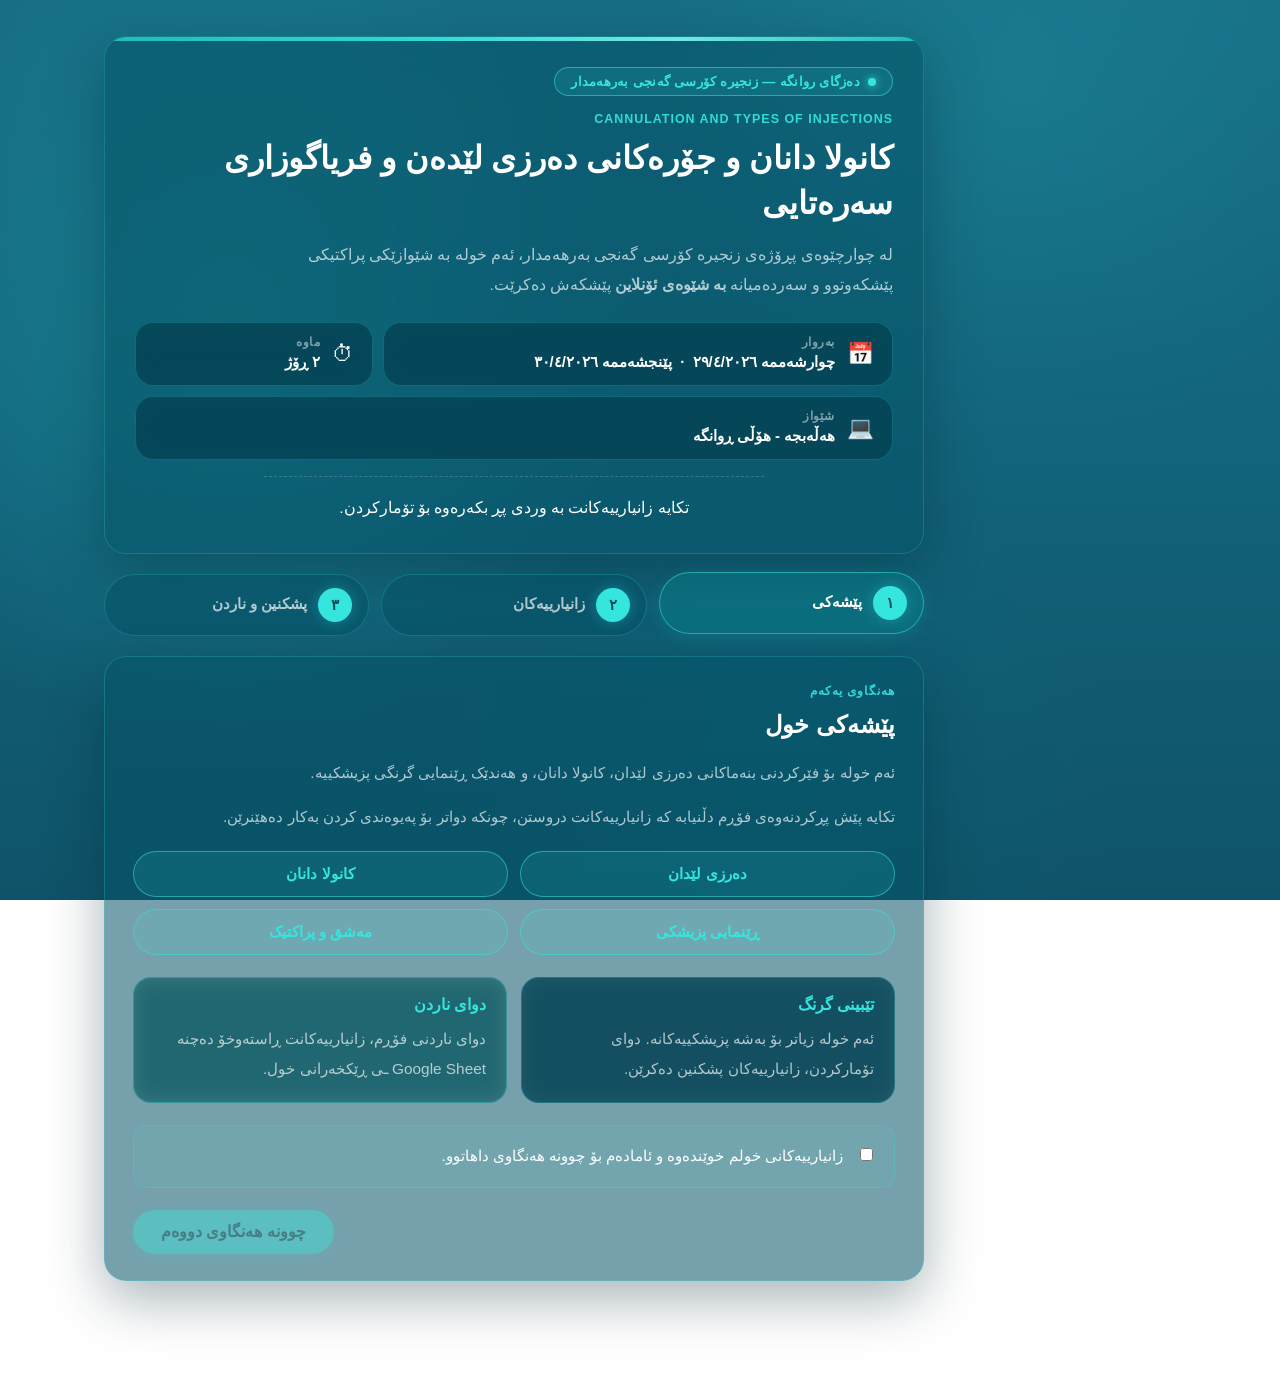
==== index.html @ 4887dec7 "Add files via upload" ====
<!DOCTYPE html>
<html lang="ckb" dir="rtl">

<head>
  <meta charset="UTF-8">
  <meta name="viewport" content="width=device-width, initial-scale=1.0">
  <title>فۆڕمی تۆمارکردن</title>
  <link rel="stylesheet" href="style.css">
</head>

<body>
  <div class="page-shell">
    <main class="form-shell">
      <header class="title-card">
        <div class="title-card__accent" aria-hidden="true"></div>

        <div class="org-badge">
          <span class="org-badge__dot" aria-hidden="true"></span>
          دەزگای روانگە — زنجیرە کۆرسی گەنجی بەرهەمدار
        </div>

        <p class="eyebrow">Cannulation and Types of Injections</p>
        <h1>کانولا دانان و جۆرەکانی دەرزی لێدەن و فریاگوزاری سەرەتایی</h1>

        <p class="lead">
          لە چوارچێوەی پڕۆژەی زنجیرە کۆرسی گەنجی بەرهەمدار، ئەم خولە بە شێوازێکی
          پراکتیکی پێشکەوتوو و سەردەمیانە <strong>بە شێوەی ئۆنلاین</strong> پێشکەش دەکرێت.
        </p>

        <div class="course-meta">
          <div class="course-meta__item">
            <span class="course-meta__icon" aria-hidden="true">📅</span>
            <div>
              <span class="course-meta__label">بەروار</span>
              <span class="course-meta__value">
                چوارشەممە ٢٩/٤/٢٠٢٦
                &nbsp;·&nbsp;
                پێنجشەممە ٣٠/٤/٢٠٢٦
              </span>
            </div>
          </div>
          <div class="course-meta__item">
            <span class="course-meta__icon" aria-hidden="true">⏱</span>
            <div>
              <span class="course-meta__label">ماوە</span>
              <span class="course-meta__value">٢ ڕۆژ</span>
            </div>
          </div>
          <div class="course-meta__item">
            <span class="course-meta__icon" aria-hidden="true">💻</span>
            <div>
              <span class="course-meta__label">شێواز</span>
              <span class="course-meta__value">هەڵەبجە - هۆڵی ڕوانگە</span>
            </div>
          </div>
        </div>

        <p class="lead lead--small title-card__note">
          تکایە زانیارییەکانت بە وردی پڕ بکەرەوە بۆ تۆمارکردن.
        </p>
      </header>

      <ol class="stepper" aria-label="هەنگاوەکانی فۆڕم">
        <li class="stepper__item is-active" data-step-chip="0">
          <span class="stepper__number">١</span>
          <span class="stepper__label">پێشەکی</span>
        </li>
        <li class="stepper__item" data-step-chip="1">
          <span class="stepper__number">٢</span>
          <span class="stepper__label">زانیارییەکان</span>
        </li>
        <li class="stepper__item" data-step-chip="2">
          <span class="stepper__number">٣</span>
          <span class="stepper__label">پشکنین و ناردن</span>
        </li>
      </ol>

      <form id="multiStepForm" novalidate>
        <div class="form-trap" aria-hidden="true">
          <label for="companyWebsite">Leave this field empty</label>
          <input id="companyWebsite" name="companyWebsite" type="text" tabindex="-1" autocomplete="off">
        </div>

        <!-- ══ Step 0: Intro ══════════════════════ -->
        <section class="step-panel step-panel--intro is-active" data-step="0" aria-labelledby="introTitle">
          <article class="section-card intro-card">
            <div class="section-card__head">
              <p class="section-kicker">هەنگاوی یەکەم</p>
              <h2 id="introTitle">پێشەکی خول</h2>
            </div>

            <div class="intro-copy">
              <p>ئەم خولە بۆ فێرکردنی بنەماکانی دەرزی لێدان، کانولا دانان، و هەندێک ڕێنمایی گرنگی پزیشکییە.</p>
              <p>تکایە پێش پڕکردنەوەی فۆڕم دڵنیابە کە زانیارییەکانت دروستن، چونکە دواتر بۆ پەیوەندی کردن بەکار دەهێنرێن.
              </p>
            </div>

            <div class="program-grid" aria-label="بوارەکانی خول">
              <div class="program-pill">دەرزی لێدان</div>
              <div class="program-pill">کانولا دانان</div>
              <div class="program-pill">ڕێنمایی پزیشکی</div>
              <div class="program-pill">مەشق و پراکتیک</div>
            </div>

            <div class="notice-grid">
              <div class="notice-box">
                <h3>تێبینی گرنگ</h3>
                <p>ئەم خولە زیاتر بۆ بەشە پزیشکییەکانە. دوای تۆمارکردن، زانیارییەکان پشکنین دەکرێن.</p>
              </div>
              <div class="notice-box notice-box--soft">
                <h3>دوای ناردن</h3>
                <p>دوای ناردنی فۆڕم، زانیارییەکانت ڕاستەوخۆ دەچنە Google Sheet ـی ڕێکخەرانی خول.</p>
              </div>
            </div>

            <label class="checkbox-card" for="confirmRead">
              <input id="confirmRead" name="confirmRead" type="checkbox">
              <span>زانیارییەکانی خولم خوێندەوە و ئامادەم بۆ چوونە هەنگاوی داهاتوو.</span>
            </label>

            <div class="panel-actions panel-actions--end">
              <button class="button button--primary" id="startButton" type="button" disabled>
                چوونە هەنگاوی دووەم
              </button>
            </div>
          </article>
        </section>

        <!-- ══ Step 1: Info ═══════════════════════ -->
        <section class="step-panel step-panel--details" data-step="1" aria-labelledby="infoTitle">
          <article class="question-card question-card--lead">
            <div class="section-card__head">
              <p class="section-kicker">هەنگاوی دووەم</p>
              <h2 id="infoTitle">پڕکردنەوەی زانیاری</h2>
            </div>
            <p class="hint">تکایە هەموو خانە پێویستەکان بە دروستی پڕ بکەوە.</p>
          </article>

          <!-- ناوی تەواو -->
          <article class="question-card question-card--wide">
            <label class="field-label" for="fullName">ناوی تەواو ( ناو بە ئینگلیزی )*</label>
            <input id="fullName" name="fullName" type="text" placeholder="Mhamad Ahmad" required minlength="3"
              pattern="[A-Za-z\s]+" inputmode="latin">
          </article>

          <!-- ژمارەی مۆبایل -->
          <article class="question-card question-card--half">
            <label class="field-label" for="phone">ژمارەی مۆبایل *</label>
            <input id="phone" name="phone" type="tel" placeholder="07501234567" required pattern="07[0-9]{9}">
          </article>

          <!-- ئیمەیڵ -->
          <article class="question-card question-card--half">
            <label class="field-label" for="email">ئیمەیڵ *</label>
            <input id="email" name="email" type="email" placeholder="example@gmail.com" required inputmode="email">
          </article>

          <!-- شار -->
          <article class="question-card question-card--half">
            <label class="field-label" for="city">شار *</label>
            <input id="city" name="city" type="text" placeholder="ناوی شارەکەت" required minlength="2">
          </article>

          <!-- ڕەگەز -->
          <article class="question-card question-card--half">
            <fieldset class="field-fieldset">
              <legend class="field-label">ڕەگەز *</legend>
              <div class="radio-group" id="genderGroup">
                <label class="radio-card">
                  <input type="radio" name="gender" value="نێر" required>
                  <span>نێر</span>
                </label>
                <label class="radio-card">
                  <input type="radio" name="gender" value="مێ">
                  <span>مێ</span>
                </label>
              </div>
            </fieldset>
          </article>

          <!-- تەمەن -->
          <article class="question-card question-card--wide">
            <label class="field-label" for="age">تەمەن *</label>
            <input id="age" name="age" type="number" placeholder="تەمەنت بنووسە" required min="10" max="80">
          </article>

          <!-- بەش -->
          <article class="question-card question-card--half">
            <label class="field-label" for="department">بەش *</label>
            <input id="department" name="department" type="text" placeholder="وەک: پزیشکی، ددان، پەرستاری..." required
              minlength="2">
          </article>

          <!-- پیشە -->
          <article class="question-card question-card--wide">
            <fieldset class="field-fieldset">
              <legend class="field-label">پیشە *</legend>
              <div class="radio-group" id="professionGroup">
                <label class="radio-card">
                  <input type="radio" name="profession" value="خوێندکار" required>
                  <span>خوێندکار</span>
                </label>
                
                <label class="radio-card radio-card--other" id="profLabelOther">
                  <input type="radio" name="profession" value="other" id="profRadioOther">
                  <span>تر</span>
                  <input type="text" id="professionOther" name="professionOther" class="other-input"
                    placeholder="پیشەکەت بنووسە..." disabled tabindex="-1" autocomplete="off">
                </label>
              </div>
            </fieldset>
          </article>

          <div class="panel-actions">
            <button class="button button--ghost" type="button" data-prev>گەڕانەوە</button>
            <button class="button button--primary" type="button" data-next>چوونە پشکنینەوە</button>
          </div>
        </section>

        <!-- ══ Step 2: Review ═════════════════════ -->
        <section class="step-panel step-panel--review" data-step="2" aria-labelledby="reviewTitle">
          <article class="question-card question-card--lead">
            <div class="section-card__head">
              <p class="section-kicker">هەنگاوی سێیەم</p>
              <h2 id="reviewTitle">پشکنینەوە و ناردن</h2>
            </div>
            <p class="hint">
              پێش ناردنی فۆڕمەکە، تکایە هەموو زانیارییەکان بخوێنەوە. ئەگەر هەڵەیەک هەیە، بگەڕێرەوە و دەستکاری بکە.
            </p>
          </article>

          <article class="question-card question-card--wide review-card">
            <div id="reviewList" class="review-list" aria-live="polite"></div>
          </article>

          <article class="question-card question-card--wide">
            <label class="checkbox-card" for="confirmAccuracy">
              <input id="confirmAccuracy" name="confirmAccuracy" type="checkbox" required>
              <span>دڵنیام لە دروستی زانیارییەکان و ئامادەم بۆ ناردنی فۆڕمەکە.</span>
            </label>
          </article>

          <div id="submitMessage" class="submit-message" aria-live="polite"></div>

          <div class="panel-actions">
            <button class="button button--ghost" type="button" data-prev>گەڕانەوە</button>
            <button class="button button--primary" id="submitButton" type="submit">ناردنی فۆڕم</button>
          </div>
        </section>

        <!-- ══ Step 3: Success ════════════════════ -->
        <section class="step-panel step-panel--success" data-step="3" aria-labelledby="successTitle">
          <article class="section-card success-card">
            <div class="success-badge" aria-hidden="true">✓</div>
            <div class="section-card__head">
              <p class="section-kicker">تەواوبوو</p>
              <h2 id="successTitle">فۆڕمەکەت بە سەرکەوتوویی نێردرا</h2>
            </div>
            <p class="lead lead--small">
              سوپاس بۆ تۆمارکردن. زانیارییەکانت گەیشتنە لای ڕێکخەرانی خول.
            </p>
            <div class="panel-actions panel-actions--end">
              <button class="button button--secondary" id="restartButton" type="button">
                فۆڕمێکی نوێ
              </button>
            </div>
          </article>
        </section>
      </form>
    </main>
  </div>

  <script src="script.js"></script>
</body>

</html>
---- style.css ----
/* ═══════════════════════════════════════════════════════════
   Rwanga Xwendn — Medical Course Registration
   Visual Identity: xwendn.krd
   ═══════════════════════════════════════════════════════════ */

:root {
  /* ── Brand Colors ── */
  --primary: #35e6df;
  --primary-dark: #20c7c0;
  --primary-hover: #7ff7ee;
  --primary-glow: rgba(53, 230, 223, 0.32);
  --primary-glow-sm: rgba(53, 230, 223, 0.18);
  --secondary: #7ff7ee;

  /* ── Background ── */
  --bg-top: #176f86;
  --bg-mid: #12647c;
  --bg-bottom: #0f5369;

  /* ── Surfaces ── */
  --surface: rgba(7, 82, 103, 0.55);
  --surface-deep: rgba(5, 65, 82, 0.70);
  --surface-soft: rgba(53, 230, 223, 0.06);

  /* ── Text ── */
  --text-main: #ffffff;
  --text-muted: rgba(255, 255, 255, 0.68);
  --text-label: rgba(255, 255, 255, 0.50);

  /* ── Borders ── */
  --border: rgba(53, 230, 223, 0.22);
  --border-strong: rgba(53, 230, 223, 0.52);
  --line: rgba(255, 255, 255, 0.18);

  /* ── Shadows ── */
  --shadow-card: 0 18px 55px rgba(0, 36, 50, 0.35);
  --shadow-sm: 0 8px 24px rgba(0, 30, 42, 0.28);
  --shadow-btn: 0 4px 20px rgba(53, 230, 223, 0.32);
  --shadow-btn-hover: 0 6px 28px rgba(53, 230, 223, 0.48);

  /* ── Danger ── */
  --danger: #ff6b6b;

  /* ── Radius ── */
  --radius-xl: 22px;
  --radius-lg: 18px;
  --radius-md: 13px;
  --radius-sm: 8px;

  /* ── Blur ── */
  --blur-card: blur(20px);
  --blur-sm: blur(10px);
}

/* ════════════════════════════════════════════════
   Base Reset
════════════════════════════════════════════════ */
*,
*::before,
*::after {
  box-sizing: border-box;
}

html {
  font-size: 16px;
  width: 100%;
  max-width: 100%;
  overflow-x: hidden;
}

body {
  margin: 0;
  min-height: 100vh;
  width: 100%;
  max-width: 100%;
  overflow-x: hidden;
  font-family: "Noto Sans Arabic", "Vazirmatn", "Segoe UI", Tahoma, sans-serif;
  color: var(--text-main);
  background:
    radial-gradient(circle at 18% 38%, rgba(53, 230, 223, 0.18), transparent 34%),
    radial-gradient(circle at 80% 10%, rgba(53, 230, 223, 0.10), transparent 28%),
    radial-gradient(circle at 60% 85%, rgba(0, 110, 130, 0.20), transparent 32%),
    linear-gradient(180deg, var(--bg-top) 0%, var(--bg-mid) 48%, var(--bg-bottom) 100%);
  background-attachment: fixed;
  -webkit-font-smoothing: antialiased;
}

/* ════════════════════════════════════════════════
   Layout Shell
════════════════════════════════════════════════ */
.page-shell {
  width: 100%;
  max-width: 1120px;
  margin: 0 auto;
  padding: clamp(22px, 4vw, 36px) clamp(14px, 3vw, 24px) 80px;
}

.form-shell {
  width: min(100%, 820px);
  max-width: 100%;
  margin-inline-start: auto;
}

/* ════════════════════════════════════════════════
   Glass Card — Base
════════════════════════════════════════════════ */
.title-card,
.section-card,
.question-card {
  background: var(--surface);
  backdrop-filter: var(--blur-card);
  -webkit-backdrop-filter: var(--blur-card);
  border: 1px solid var(--border);
  border-radius: var(--radius-xl);
  box-shadow: var(--shadow-card);
}

/* ────── Title Card ────── */
.title-card {
  overflow: hidden;
  margin-bottom: 20px;
  padding: 0 30px 30px;
}

.title-card__accent {
  height: 4px;
  margin: 0 -30px 26px;
  background: linear-gradient(90deg,
      var(--primary-dark) 0%,
      var(--primary) 40%,
      var(--primary-hover) 70%,
      var(--primary-dark) 100%);
  opacity: 0.9;
}

/* ────── Section & Question Cards ────── */
.section-card,
.question-card {
  padding: 26px 28px;
  margin-bottom: 14px;
}

.question-card {
  border-top: 4px solid var(--primary);
  border-top-left-radius: var(--radius-xl);
  border-top-right-radius: var(--radius-xl);
}

.section-card__head {
  margin-bottom: 16px;
}

/* ════════════════════════════════════════════════
   Typography
════════════════════════════════════════════════ */
.eyebrow,
.section-kicker {
  margin: 0 0 10px;
  color: var(--primary);
  font-size: 0.78rem;
  font-weight: 700;
  letter-spacing: 0.08em;
  text-transform: uppercase;
  opacity: 0.92;
}

.title-card h1 {
  margin: 0;
  font-size: clamp(1.4rem, 3vw, 2rem);
  font-weight: 800;
  line-height: 1.4;
  color: var(--text-main);
}

.section-card h2,
.question-card h2 {
  margin: 0;
  font-size: clamp(1.1rem, 2.4vw, 1.5rem);
  font-weight: 700;
  line-height: 1.4;
  color: var(--text-main);
}

.lead {
  margin: 14px 0 0;
  max-width: 72ch;
  line-height: 1.95;
  color: var(--text-muted);
  font-size: 0.97rem;
}

.lead--small {
  max-width: 58ch;
  margin-left: auto;
  margin-right: auto;
  text-align: center;
}

.title-card__note {
  margin-top: 16px;
  padding-top: 16px;
  border-top: 1px dashed var(--line);
  color: var(--text-main);
}

.hint {
  margin: 0;
  color: var(--text-muted);
  line-height: 1.85;
  font-size: 0.95rem;
}

/* ════════════════════════════════════════════════
   Org Badge
════════════════════════════════════════════════ */
.org-badge {
  display: inline-flex;
  align-items: center;
  gap: 8px;
  margin-bottom: 16px;
  padding: 6px 16px;
  border-radius: 999px;
  border: 1px solid var(--border-strong);
  background: rgba(53, 230, 223, 0.10);
  color: var(--primary);
  font-size: 0.84rem;
  font-weight: 700;
  letter-spacing: 0.02em;
}

.org-badge__dot {
  width: 8px;
  height: 8px;
  border-radius: 50%;
  background: var(--primary);
  box-shadow: 0 0 8px var(--primary);
  animation: pulse-dot 2.2s ease-in-out infinite;
  flex-shrink: 0;
}

@keyframes pulse-dot {

  0%,
  100% {
    opacity: 1;
    transform: scale(1);
  }

  50% {
    opacity: 0.45;
    transform: scale(0.68);
  }
}

/* ════════════════════════════════════════════════
   Course Meta Cards
════════════════════════════════════════════════ */
.course-meta {
  display: flex;
  flex-wrap: wrap;
  gap: 10px;
  margin-top: 22px;
}

.course-meta__item {
  display: flex;
  align-items: center;
  gap: 12px;
  padding: 12px 18px;
  border-radius: var(--radius-lg);
  border: 1px solid var(--border);
  background: var(--surface-deep);
  backdrop-filter: var(--blur-sm);
  -webkit-backdrop-filter: var(--blur-sm);
  flex: 1 1 auto;
  min-width: 165px;
  transition: border-color 200ms ease, background 200ms ease, transform 180ms ease;
}

.course-meta__item:hover {
  border-color: var(--border-strong);
  background: rgba(7, 100, 125, 0.65);
  transform: translateY(-1px);
}

.course-meta__icon {
  font-size: 1.35rem;
  flex-shrink: 0;
  line-height: 1;
}

.course-meta__label {
  display: block;
  font-size: 0.72rem;
  color: var(--text-label);
  font-weight: 600;
  letter-spacing: 0.05em;
  text-transform: uppercase;
  margin-bottom: 3px;
}

.course-meta__value {
  display: block;
  font-size: 0.93rem;
  font-weight: 700;
  color: var(--text-main);
  line-height: 1.4;
}

/* ════════════════════════════════════════════════
   Stepper
════════════════════════════════════════════════ */
.stepper {
  display: grid;
  grid-template-columns: repeat(3, minmax(0, 1fr));
  gap: 12px;
  list-style: none;
  padding: 0;
  margin: 0 0 20px;
}

.stepper__item {
  display: flex;
  align-items: center;
  gap: 11px;
  padding: 13px 16px;
  border-radius: 999px;
  border: 1px solid var(--border);
  background: var(--surface);
  backdrop-filter: var(--blur-sm);
  -webkit-backdrop-filter: var(--blur-sm);
  color: var(--text-muted);
  transition: transform 180ms ease, border-color 180ms ease, background 180ms ease;
}

.stepper__item.is-active,
.stepper__item.is-complete {
  transform: translateY(-2px);
  border-color: var(--border-strong);
  background: rgba(0, 180, 170, 0.20);
  box-shadow: 0 4px 18px rgba(53, 230, 223, 0.12);
}

.stepper__item.is-active {
  color: var(--text-main);
}

.stepper__item.is-complete .stepper__number {
  background: var(--secondary);
  color: #084d55;
  box-shadow: 0 0 16px rgba(127, 247, 238, 0.45);
}

.stepper__number {
  display: inline-grid;
  place-items: center;
  width: 34px;
  height: 34px;
  flex-shrink: 0;
  border-radius: 50%;
  background: var(--primary);
  color: #084d55;
  font-size: 0.92rem;
  font-weight: 800;
  box-shadow: 0 0 14px var(--primary-glow);
  transition: background 180ms ease, box-shadow 180ms ease;
}

.stepper__label {
  font-size: 0.91rem;
  font-weight: 700;
  line-height: 1.2;
}

/* ════════════════════════════════════════════════
   Step Panels
════════════════════════════════════════════════ */
.step-panel {
  display: none;
}

.step-panel.is-active {
  display: block;
  animation: panel-in 240ms ease both;
}

.step-panel--details.is-active,
.step-panel--review.is-active {
  display: grid;
  grid-template-columns: repeat(2, minmax(0, 1fr));
  gap: 14px;
  align-items: start;
}

.question-card--lead,
.question-card--wide,
.step-panel--details .panel-actions,
.step-panel--review .panel-actions,
#submitMessage {
  grid-column: 1 / -1;
}

.step-panel--details .question-card,
.step-panel--review .question-card,
.step-panel--details .panel-actions,
.step-panel--review .panel-actions,
.step-panel--review #submitMessage {
  margin-bottom: 0;
}

@keyframes panel-in {
  from {
    opacity: 0;
    transform: translateY(12px);
  }

  to {
    opacity: 1;
    transform: translateY(0);
  }
}

/* ════════════════════════════════════════════════
   Intro Sections
════════════════════════════════════════════════ */
.intro-copy p,
.notice-box p {
  margin: 0 0 14px;
  color: var(--text-muted);
  line-height: 1.95;
  font-size: 0.96rem;
}

.intro-copy p:last-child,
.notice-box p:last-child {
  margin-bottom: 0;
}

/* ── Program Pills ── */
.program-grid {
  display: grid;
  grid-template-columns: repeat(2, minmax(0, 1fr));
  gap: 12px;
  margin: 20px 0 22px;
}

.program-pill {
  padding: 13px 18px;
  border: 1px solid var(--border-strong);
  border-radius: 999px;
  background: rgba(53, 230, 223, 0.10);
  font-weight: 700;
  font-size: 0.95rem;
  text-align: center;
  color: var(--primary);
  transition: background 180ms ease, transform 180ms ease, box-shadow 180ms ease;
}

.program-pill:hover {
  background: rgba(53, 230, 223, 0.20);
  transform: translateY(-1px);
  box-shadow: 0 4px 16px rgba(53, 230, 223, 0.16);
}

/* ── Notice Boxes ── */
.notice-grid {
  display: grid;
  grid-template-columns: repeat(2, minmax(0, 1fr));
  gap: 14px;
  margin-bottom: 22px;
}

.notice-box {
  padding: 18px 20px;
  border-radius: var(--radius-lg);
  border: 1px solid var(--border);
  background: var(--surface-deep);
  backdrop-filter: var(--blur-sm);
  -webkit-backdrop-filter: var(--blur-sm);
}

.notice-box--soft {
  border-color: rgba(53, 230, 223, 0.32);
  background: rgba(6, 88, 90, 0.45);
}

.notice-box h3 {
  margin: 0 0 10px;
  font-size: 0.97rem;
  font-weight: 700;
  color: var(--primary);
}

/* ════════════════════════════════════════════════
   Form Fields
════════════════════════════════════════════════ */

/* Honeypot trap — visually hidden */
.form-trap {
  position: absolute;
  width: 1px;
  height: 1px;
  padding: 0;
  margin: -1px;
  overflow: hidden;
  clip: rect(0 0 0 0);
  clip-path: inset(50%);
  white-space: nowrap;
  border: 0;
}

.field-label {
  display: block;
  margin-bottom: 14px;
  font-size: 0.97rem;
  font-weight: 700;
  color: var(--text-main);
}

input[type="text"],
input[type="tel"],
input[type="email"] {
  width: 100%;
  padding: 13px 0 11px;
  border: none;
  border-bottom: 2px solid var(--line);
  background: transparent;
  color: var(--text-main);
  font: inherit;
  font-size: 1rem;
  border-radius: 0;
  transition: border-color 200ms ease, box-shadow 200ms ease;
}

input::placeholder {
  color: rgba(255, 255, 255, 0.30);
}

input:focus {
  outline: none;
  border-bottom-color: var(--primary);
  box-shadow: inset 0 -1px 0 var(--primary);
}

/* Phone: LTR digits, RTL aligned */
#phone {
  direction: ltr;
  text-align: right;
}

#phone::placeholder {
  direction: ltr;
  text-align: right;
}

/* ════════════════════════════════════════════════
   Checkbox Card
════════════════════════════════════════════════ */
.checkbox-card {
  display: flex;
  align-items: flex-start;
  gap: 13px;
  padding: 16px 18px;
  border: 1px solid var(--border);
  border-radius: var(--radius-md);
  background: var(--surface-soft);
  cursor: pointer;
  line-height: 1.85;
  color: var(--text-main);
  font-size: 0.96rem;
  transition: border-color 180ms ease, background 180ms ease;
}

.checkbox-card:hover {
  border-color: var(--border-strong);
  background: rgba(53, 230, 223, 0.09);
}

.checkbox-card input {
  width: auto;
  margin-top: 6px;
  flex-shrink: 0;
  accent-color: var(--primary);
}

/* ════════════════════════════════════════════════
   Buttons
════════════════════════════════════════════════ */
.panel-actions {
  display: flex;
  justify-content: space-between;
  align-items: center;
  gap: 12px;
  margin-top: 22px;
}

.panel-actions--end {
  justify-content: flex-end;
}

.button {
  appearance: none;
  border: none;
  border-radius: 999px;
  padding: 13px 28px;
  font: inherit;
  font-size: 0.97rem;
  font-weight: 700;
  cursor: pointer;
  transition:
    transform 180ms ease,
    background 180ms ease,
    opacity 180ms ease,
    box-shadow 180ms ease;
}

.button:hover:not(:disabled) {
  transform: translateY(-2px);
}

.button:active:not(:disabled) {
  transform: translateY(0);
}

.button:disabled {
  opacity: 0.42;
  cursor: not-allowed;
  transform: none;
}

/* Primary */
.button--primary {
  background: var(--primary);
  color: #084d55;
  box-shadow: var(--shadow-btn);
}

.button--primary:hover:not(:disabled) {
  background: var(--primary-hover);
  box-shadow: var(--shadow-btn-hover);
}

/* Secondary */
.button--secondary {
  background: var(--secondary);
  color: #084d55;
  box-shadow: 0 4px 18px rgba(127, 247, 238, 0.28);
}

.button--secondary:hover:not(:disabled) {
  background: var(--primary-hover);
}

/* Ghost */
.button--ghost {
  background: rgba(53, 230, 223, 0.10);
  color: var(--primary);
  border: 1px solid var(--border);
}

.button--ghost:hover:not(:disabled) {
  background: rgba(53, 230, 223, 0.20);
  border-color: var(--border-strong);
}

/* ════════════════════════════════════════════════
   Review List
════════════════════════════════════════════════ */
.review-list {
  display: grid;
  grid-template-columns: repeat(2, minmax(0, 1fr));
  gap: 12px;
}

.review-card {
  background: linear-gradient(180deg, rgba(7, 82, 103, 0.60), rgba(5, 65, 82, 0.82));
}

.review-item {
  padding: 15px 18px;
  border-radius: var(--radius-md);
  border: 1px solid var(--border);
  background: var(--surface-deep);
  backdrop-filter: var(--blur-sm);
  -webkit-backdrop-filter: var(--blur-sm);
  transition: border-color 180ms ease;
}

.review-item:hover {
  border-color: var(--border-strong);
}

.review-item__label {
  display: block;
  margin-bottom: 6px;
  color: var(--text-label);
  font-size: 0.84rem;
  font-weight: 600;
  letter-spacing: 0.03em;
}

.review-item__value {
  font-weight: 700;
  font-size: 0.98rem;
  word-break: break-word;
  color: var(--primary);
}

/* ════════════════════════════════════════════════
   Submit Message
════════════════════════════════════════════════ */
.submit-message {
  margin: 10px 0 0;
  min-height: 30px;
  text-align: center;
  font-weight: 800;
  font-size: 0.97rem;
  line-height: 1.8;
}

.submit-message.error {
  color: var(--danger);
}

.submit-message.success {
  color: var(--secondary);
}

/* ════════════════════════════════════════════════
   Success Card
════════════════════════════════════════════════ */
.success-card {
  text-align: center;
}

.success-badge {
  display: grid;
  place-items: center;
  width: 84px;
  height: 84px;
  margin: 0 auto 20px;
  border-radius: 50%;
  background: linear-gradient(135deg, var(--primary), var(--secondary));
  color: #084d55;
  font-size: 2.2rem;
  font-weight: 900;
  box-shadow:
    0 0 0 6px rgba(53, 230, 223, 0.18),
    0 12px 36px rgba(53, 230, 223, 0.30);
}

/* ════════════════════════════════════════════════
   Responsive — Tablet
════════════════════════════════════════════════ */
@media (max-width: 760px) {

  body {
    background-attachment: scroll;
  }

  .stepper,
  .step-panel--details.is-active,
  .step-panel--review.is-active,
  .program-grid,
  .notice-grid,
  .review-list {
    grid-template-columns: 1fr;
  }

  .course-meta {
    gap: 8px;
  }

  .page-shell {
    padding-inline: 14px;
  }

  .form-shell {
    width: 100%;
  }

  .org-badge,
  .course-meta__item,
  .stepper__item,
  .checkbox-card,
  .panel-actions>* {
    min-width: 0;
  }

  .org-badge {
    max-width: 100%;
    flex-wrap: wrap;
  }

  .title-card h1,
  .lead,
  .lead--small,
  .course-meta__value,
  .stepper__label,
  .button {
    overflow-wrap: anywhere;
    word-break: break-word;
  }
}

/* ════════════════════════════════════════════════
   Responsive — Mobile
════════════════════════════════════════════════ */
@media (max-width: 580px) {
  .page-shell {
    padding: 20px 14px 64px;
  }

  .title-card {
    padding: 0 20px 22px;
  }

  .title-card__accent {
    margin-left: -20px;
    margin-right: -20px;
  }

  .section-card,
  .question-card {
    padding: 20px;
    border-radius: 16px;
  }

  .panel-actions,
  .panel-actions--end {
    flex-direction: column-reverse;
    align-items: stretch;
  }

  .button {
    width: 100%;
    text-align: center;
    justify-content: center;
  }

  .course-meta__item {
    min-width: 100%;
  }

  .stepper__item {
    padding: 11px 14px;
  }

  .stepper__label {
    font-size: 0.84rem;
  }

  .org-badge {
    width: 100%;
    justify-content: center;
    text-align: center;
  }

  .course-meta__item {
    padding: 12px 14px;
  }
}

@media (max-width: 420px) {
  .page-shell {
    padding: 14px 10px 48px;
  }

  .title-card {
    padding: 0 16px 18px;
  }

  .title-card__accent {
    margin-left: -16px;
    margin-right: -16px;
  }

  .section-card,
  .question-card {
    padding: 16px;
    border-radius: 14px;
  }

  .title-card h1 {
    font-size: 1.28rem;
  }

  .lead,
  .hint,
  .intro-copy p,
  .notice-box p {
    font-size: 0.92rem;
    line-height: 1.75;
  }

  .course-meta__item,
  .button,
  .checkbox-card {
    border-radius: 12px;
  }
}

/* ════════════════════════════════════════════════
   Number Input (Age)
════════════════════════════════════════════════ */
input[type="number"] {
  width: 100%;
  padding: 13px 0 11px;
  border: none;
  border-bottom: 2px solid var(--line);
  background: transparent;
  color: var(--text-main);
  font: inherit;
  font-size: 1rem;
  border-radius: 0;
  transition: border-color 200ms ease, box-shadow 200ms ease;
  -moz-appearance: textfield;
}

input[type="number"]::-webkit-inner-spin-button,
input[type="number"]::-webkit-outer-spin-button {
  -webkit-appearance: none;
  margin: 0;
}

input[type="number"]:focus {
  outline: none;
  border-bottom-color: var(--primary);
  box-shadow: inset 0 -1px 0 var(--primary);
}

/* ════════════════════════════════════════════════
   Radio Group — Gender & Profession
════════════════════════════════════════════════ */
.field-fieldset {
  border: none;
  margin: 0;
  padding: 0;
}

.radio-group {
  display: flex;
  flex-wrap: wrap;
  gap: 10px;
  margin-top: 6px;
}

/* Each radio pill */
.radio-card {
  display: inline-flex;
  align-items: center;
  gap: 9px;
  padding: 11px 20px;
  border: 1px solid var(--border);
  border-radius: 999px;
  background: rgba(53, 230, 223, 0.06);
  cursor: pointer;
  font-weight: 600;
  font-size: 0.95rem;
  color: var(--text-muted);
  transition: border-color 180ms ease, background 180ms ease, color 180ms ease;
  user-select: none;
}

.radio-card:hover {
  border-color: var(--border-strong);
  background: rgba(53, 230, 223, 0.12);
  color: var(--text-main);
}

/* Checked state via JS-added class */
.radio-card.is-selected {
  border-color: var(--border-strong);
  background: rgba(53, 230, 223, 0.20);
  color: var(--primary);
  box-shadow: 0 0 12px rgba(53, 230, 223, 0.14);
}

/* Hide native radio dot, keep it accessible */
.radio-card input[type="radio"] {
  width: 16px;
  height: 16px;
  flex-shrink: 0;
  accent-color: var(--primary);
  cursor: pointer;
  /* override global input styles */
  border-bottom: none !important;
  box-shadow: none !important;
  padding: 0 !important;
  border-radius: 50% !important;
}

/* "Other" option — wider to hold text input */
.radio-card--other {
  border-radius: var(--radius-md);
  flex-wrap: wrap;
  align-items: center;
  gap: 10px;
  padding: 11px 16px;
}

/* Text input that appears when Other is selected */
.other-input {
  display: block;
  width: 180px;
  padding: 4px 0 4px !important;
  border: none !important;
  border-bottom: 1px solid var(--line) !important;
  background: transparent !important;
  color: var(--text-main) !important;
  font: inherit;
  font-size: 0.92rem;
  border-radius: 0 !important;
  box-shadow: none !important;
  transition: border-color 180ms ease, opacity 180ms ease;
  opacity: 0.4;
}

.other-input:not(:disabled) {
  opacity: 1;
  border-bottom-color: var(--primary) !important;
}

.other-input:disabled {
  cursor: not-allowed;
  pointer-events: none;
}

.other-input:focus {
  outline: none;
  border-bottom-color: var(--primary) !important;
  box-shadow: inset 0 -1px 0 var(--primary) !important;
}

.other-input::placeholder {
  color: rgba(255, 255, 255, 0.30);
}

/* Mobile: stack radio pills */
@media (max-width: 480px) {
  .radio-group {
    flex-direction: column;
  }

  .radio-card {
    width: 100%;
    border-radius: var(--radius-md);
  }

  .other-input {
    width: 100%;
  }
}

/* ════════════════════════════════════════════════
   Input background fix — transparent on dark glass
════════════════════════════════════════════════ */

/* Override any browser default white background */
input[type="text"],
input[type="tel"],
input[type="email"],
input[type="number"] {
  background: transparent !important;
  background-color: transparent !important;
}

/* Chrome/Edge autofill override — prevents white flash */
input:-webkit-autofill,
input:-webkit-autofill:hover,
input:-webkit-autofill:focus,
input:-webkit-autofill:active {
  -webkit-box-shadow: 0 0 0 1000px rgba(7, 82, 103, 0.55) inset !important;
  -webkit-text-fill-color: #ffffff !important;
  caret-color: #ffffff;
  transition: background-color 5000s ease-in-out 0s;
}

/* ════════════════════════════════════════════════
   Focus fix — hide outline on programmatic focus
   (h2 headings focused for accessibility only)
════════════════════════════════════════════════ */
[tabindex="-1"]:focus,
[tabindex="-1"]:focus-visible {
  outline: none !important;
  box-shadow: none !important;
}
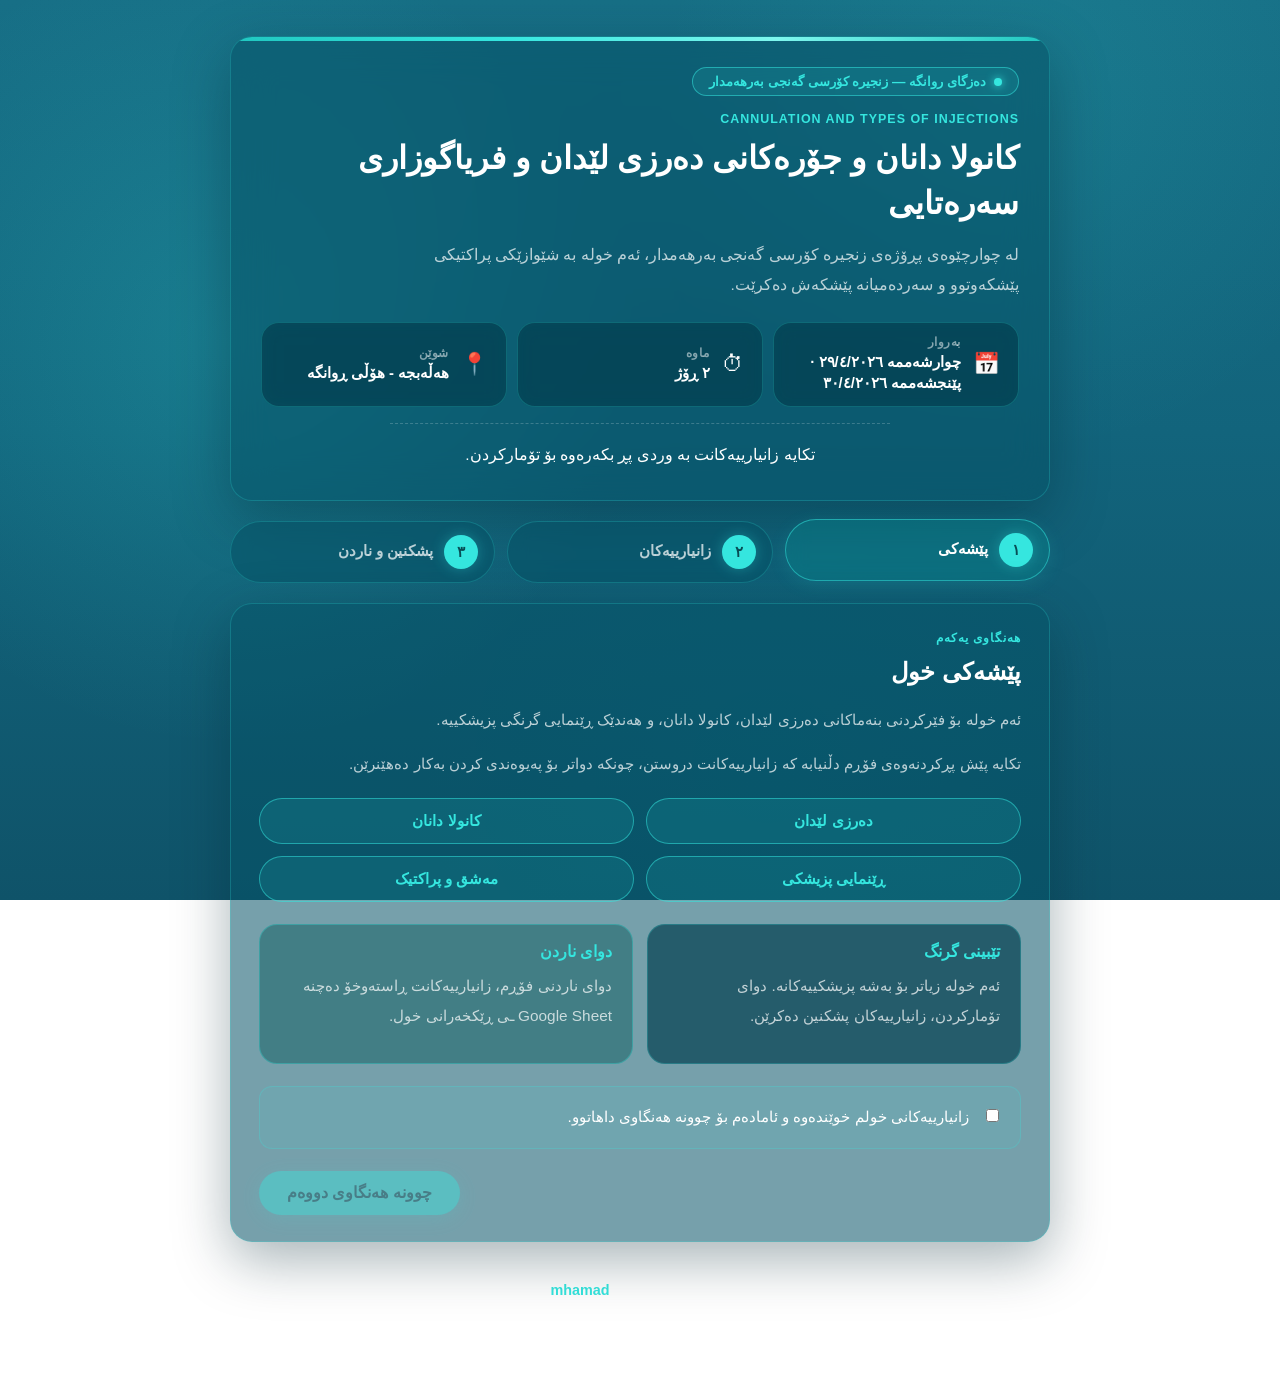
==== commit 2429ffc1: "Add files via upload" ====
--- a/index.html
+++ b/index.html
@@ -2,15 +2,17 @@
 <html lang="ckb" dir="rtl">
 
 <head>
-  <meta charset="UTF-8">
-  <meta name="viewport" content="width=device-width, initial-scale=1.0">
+  <meta charset="UTF-8" />
+  <meta name="viewport" content="width=device-width, initial-scale=1.0" />
   <title>فۆڕمی تۆمارکردن</title>
-  <link rel="stylesheet" href="style.css">
+  <link rel="icon" type="image/png" href="rwanga.png" />
+  <link rel="stylesheet" href="style.css" />
 </head>
 
 <body>
   <div class="page-shell">
     <main class="form-shell">
+
       <header class="title-card">
         <div class="title-card__accent" aria-hidden="true"></div>
 
@@ -20,11 +22,11 @@
         </div>
 
         <p class="eyebrow">Cannulation and Types of Injections</p>
-        <h1>کانولا دانان و جۆرەکانی دەرزی لێدەن و فریاگوزاری سەرەتایی</h1>
+        <h1>کانولا دانان و جۆرەکانی دەرزی لێدان و فریاگوزاری سەرەتایی</h1>
 
         <p class="lead">
           لە چوارچێوەی پڕۆژەی زنجیرە کۆرسی گەنجی بەرهەمدار، ئەم خولە بە شێوازێکی
-          پراکتیکی پێشکەوتوو و سەردەمیانە <strong>بە شێوەی ئۆنلاین</strong> پێشکەش دەکرێت.
+          پراکتیکی پێشکەوتوو و سەردەمیانە پێشکەش دەکرێت.
         </p>
 
         <div class="course-meta">
@@ -32,13 +34,10 @@
             <span class="course-meta__icon" aria-hidden="true">📅</span>
             <div>
               <span class="course-meta__label">بەروار</span>
-              <span class="course-meta__value">
-                چوارشەممە ٢٩/٤/٢٠٢٦
-                &nbsp;·&nbsp;
-                پێنجشەممە ٣٠/٤/٢٠٢٦
-              </span>
-            </div>
-          </div>
+              <span class="course-meta__value">چوارشەممە ٢٩/٤/٢٠٢٦ · پێنجشەممە ٣٠/٤/٢٠٢٦</span>
+            </div>
+          </div>
+
           <div class="course-meta__item">
             <span class="course-meta__icon" aria-hidden="true">⏱</span>
             <div>
@@ -46,10 +45,11 @@
               <span class="course-meta__value">٢ ڕۆژ</span>
             </div>
           </div>
+
           <div class="course-meta__item">
-            <span class="course-meta__icon" aria-hidden="true">💻</span>
+            <span class="course-meta__icon" aria-hidden="true">📍</span>
             <div>
-              <span class="course-meta__label">شێواز</span>
+              <span class="course-meta__label">شوێن</span>
               <span class="course-meta__value">هەڵەبجە - هۆڵی ڕوانگە</span>
             </div>
           </div>
@@ -78,10 +78,9 @@
       <form id="multiStepForm" novalidate>
         <div class="form-trap" aria-hidden="true">
           <label for="companyWebsite">Leave this field empty</label>
-          <input id="companyWebsite" name="companyWebsite" type="text" tabindex="-1" autocomplete="off">
+          <input id="companyWebsite" name="companyWebsite" type="text" tabindex="-1" autocomplete="off" />
         </div>
 
-        <!-- ══ Step 0: Intro ══════════════════════ -->
         <section class="step-panel step-panel--intro is-active" data-step="0" aria-labelledby="introTitle">
           <article class="section-card intro-card">
             <div class="section-card__head">
@@ -91,8 +90,7 @@
 
             <div class="intro-copy">
               <p>ئەم خولە بۆ فێرکردنی بنەماکانی دەرزی لێدان، کانولا دانان، و هەندێک ڕێنمایی گرنگی پزیشکییە.</p>
-              <p>تکایە پێش پڕکردنەوەی فۆڕم دڵنیابە کە زانیارییەکانت دروستن، چونکە دواتر بۆ پەیوەندی کردن بەکار دەهێنرێن.
-              </p>
+              <p>تکایە پێش پڕکردنەوەی فۆڕم دڵنیابە کە زانیارییەکانت دروستن، چونکە دواتر بۆ پەیوەندی کردن بەکار دەهێنرێن.</p>
             </div>
 
             <div class="program-grid" aria-label="بوارەکانی خول">
@@ -107,6 +105,7 @@
                 <h3>تێبینی گرنگ</h3>
                 <p>ئەم خولە زیاتر بۆ بەشە پزیشکییەکانە. دوای تۆمارکردن، زانیارییەکان پشکنین دەکرێن.</p>
               </div>
+
               <div class="notice-box notice-box--soft">
                 <h3>دوای ناردن</h3>
                 <p>دوای ناردنی فۆڕم، زانیارییەکانت ڕاستەوخۆ دەچنە Google Sheet ـی ڕێکخەرانی خول.</p>
@@ -114,7 +113,7 @@
             </div>
 
             <label class="checkbox-card" for="confirmRead">
-              <input id="confirmRead" name="confirmRead" type="checkbox">
+              <input id="confirmRead" name="confirmRead" type="checkbox" />
               <span>زانیارییەکانی خولم خوێندەوە و ئامادەم بۆ چوونە هەنگاوی داهاتوو.</span>
             </label>
 
@@ -126,7 +125,6 @@
           </article>
         </section>
 
-        <!-- ══ Step 1: Info ═══════════════════════ -->
         <section class="step-panel step-panel--details" data-step="1" aria-labelledby="infoTitle">
           <article class="question-card question-card--lead">
             <div class="section-card__head">
@@ -136,76 +134,82 @@
             <p class="hint">تکایە هەموو خانە پێویستەکان بە دروستی پڕ بکەوە.</p>
           </article>
 
-          <!-- ناوی تەواو -->
           <article class="question-card question-card--wide">
-            <label class="field-label" for="fullName">ناوی تەواو ( ناو بە ئینگلیزی )*</label>
+            <label class="field-label" for="fullName">ناوی تەواو (بە ئینگلیزی) *</label>
             <input id="fullName" name="fullName" type="text" placeholder="Mhamad Ahmad" required minlength="3"
-              pattern="[A-Za-z\s]+" inputmode="latin">
-          </article>
-
-          <!-- ژمارەی مۆبایل -->
+              pattern="[A-Za-z\s]+" inputmode="latin" autocomplete="name" />
+          </article>
+
           <article class="question-card question-card--half">
             <label class="field-label" for="phone">ژمارەی مۆبایل *</label>
-            <input id="phone" name="phone" type="tel" placeholder="07501234567" required pattern="07[0-9]{9}">
-          </article>
-
-          <!-- ئیمەیڵ -->
+            <input id="phone" name="phone" type="tel" placeholder="07501234567" required pattern="07[0-9]{9}"
+              autocomplete="tel" />
+          </article>
+
           <article class="question-card question-card--half">
             <label class="field-label" for="email">ئیمەیڵ *</label>
-            <input id="email" name="email" type="email" placeholder="example@gmail.com" required inputmode="email">
-          </article>
-
-          <!-- شار -->
+            <input id="email" name="email" type="email" placeholder="example@gmail.com" required inputmode="email"
+              autocomplete="email" />
+          </article>
+
           <article class="question-card question-card--half">
             <label class="field-label" for="city">شار *</label>
-            <input id="city" name="city" type="text" placeholder="ناوی شارەکەت" required minlength="2">
-          </article>
-
-          <!-- ڕەگەز -->
+            <input id="city" name="city" type="text" placeholder="ناوی شارەکەت" required minlength="2" />
+          </article>
+
           <article class="question-card question-card--half">
             <fieldset class="field-fieldset">
               <legend class="field-label">ڕەگەز *</legend>
               <div class="radio-group" id="genderGroup">
                 <label class="radio-card">
-                  <input type="radio" name="gender" value="نێر" required>
+                  <input type="radio" name="gender" value="نێر" required />
                   <span>نێر</span>
                 </label>
-                <label class="radio-card">
-                  <input type="radio" name="gender" value="مێ">
+
+                <label class="radio-card">
+                  <input type="radio" name="gender" value="مێ" />
                   <span>مێ</span>
                 </label>
               </div>
             </fieldset>
           </article>
 
-          <!-- تەمەن -->
-          <article class="question-card question-card--wide">
+          <article class="question-card question-card--half">
             <label class="field-label" for="age">تەمەن *</label>
-            <input id="age" name="age" type="number" placeholder="تەمەنت بنووسە" required min="10" max="80">
-          </article>
-
-          <!-- بەش -->
+            <input id="age" name="age" type="number" placeholder="تەمەنت بنووسە" required min="10" max="80" />
+          </article>
+
           <article class="question-card question-card--half">
             <label class="field-label" for="department">بەش *</label>
             <input id="department" name="department" type="text" placeholder="وەک: پزیشکی، ددان، پەرستاری..." required
-              minlength="2">
-          </article>
-
-          <!-- پیشە -->
-          <article class="question-card question-card--wide">
+              minlength="2" />
+          </article>
+
+          <article class="question-card question-card--wide profession-card">
             <fieldset class="field-fieldset">
               <legend class="field-label">پیشە *</legend>
-              <div class="radio-group" id="professionGroup">
-                <label class="radio-card">
-                  <input type="radio" name="profession" value="خوێندکار" required>
+
+              <div class="radio-group radio-group--profession" id="professionGroup">
+                <label class="radio-card">
+                  <input type="radio" name="profession" value="خوێندکار" required />
                   <span>خوێندکار</span>
                 </label>
-                
+
+                <label class="radio-card">
+                  <input type="radio" name="profession" value="کارمەند" />
+                  <span>کارمەند</span>
+                </label>
+
+                <label class="radio-card">
+                  <input type="radio" name="profession" value="بێکار" />
+                  <span>بێکار</span>
+                </label>
+
                 <label class="radio-card radio-card--other" id="profLabelOther">
-                  <input type="radio" name="profession" value="other" id="profRadioOther">
+                  <input type="radio" name="profession" value="other" id="profRadioOther" />
                   <span>تر</span>
                   <input type="text" id="professionOther" name="professionOther" class="other-input"
-                    placeholder="پیشەکەت بنووسە..." disabled tabindex="-1" autocomplete="off">
+                    placeholder="پیشەکەت بنووسە..." disabled tabindex="-1" autocomplete="off" />
                 </label>
               </div>
             </fieldset>
@@ -217,7 +221,6 @@
           </div>
         </section>
 
-        <!-- ══ Step 2: Review ═════════════════════ -->
         <section class="step-panel step-panel--review" data-step="2" aria-labelledby="reviewTitle">
           <article class="question-card question-card--lead">
             <div class="section-card__head">
@@ -225,7 +228,8 @@
               <h2 id="reviewTitle">پشکنینەوە و ناردن</h2>
             </div>
             <p class="hint">
-              پێش ناردنی فۆڕمەکە، تکایە هەموو زانیارییەکان بخوێنەوە. ئەگەر هەڵەیەک هەیە، بگەڕێرەوە و دەستکاری بکە.
+              پێش ناردنی فۆڕمەکە، تکایە هەموو زانیارییەکان بخوێنەوە. ئەگەر
+              هەڵەیەک هەیە، بگەڕێرەوە و دەستکاری بکە.
             </p>
           </article>
 
@@ -235,7 +239,7 @@
 
           <article class="question-card question-card--wide">
             <label class="checkbox-card" for="confirmAccuracy">
-              <input id="confirmAccuracy" name="confirmAccuracy" type="checkbox" required>
+              <input id="confirmAccuracy" name="confirmAccuracy" type="checkbox" required />
               <span>دڵنیام لە دروستی زانیارییەکان و ئامادەم بۆ ناردنی فۆڕمەکە.</span>
             </label>
           </article>
@@ -248,17 +252,19 @@
           </div>
         </section>
 
-        <!-- ══ Step 3: Success ════════════════════ -->
         <section class="step-panel step-panel--success" data-step="3" aria-labelledby="successTitle">
           <article class="section-card success-card">
             <div class="success-badge" aria-hidden="true">✓</div>
+
             <div class="section-card__head">
               <p class="section-kicker">تەواوبوو</p>
               <h2 id="successTitle">فۆڕمەکەت بە سەرکەوتوویی نێردرا</h2>
             </div>
+
             <p class="lead lead--small">
               سوپاس بۆ تۆمارکردن. زانیارییەکانت گەیشتنە لای ڕێکخەرانی خول.
             </p>
+
             <div class="panel-actions panel-actions--end">
               <button class="button button--secondary" id="restartButton" type="button">
                 فۆڕمێکی نوێ
@@ -267,6 +273,13 @@
           </article>
         </section>
       </form>
+
+      <footer class="dev-footer">
+        دروستکراوە لەلایەن
+        <a href="https://mhamadrebae-pixel.github.io/my-profile/index.html" target="_blank" rel="noopener">
+          mhamad
+        </a>
+      </footer>
     </main>
   </div>
 
--- a/style.css
+++ b/style.css
@@ -1,60 +1,41 @@
-/* ═══════════════════════════════════════════════════════════
-   Rwanga Xwendn — Medical Course Registration
-   Visual Identity: xwendn.krd
-   ═══════════════════════════════════════════════════════════ */
+/* Rwanga Xwendn — Medical Course Registration */
 
 :root {
-  /* ── Brand Colors ── */
   --primary: #35e6df;
   --primary-dark: #20c7c0;
   --primary-hover: #7ff7ee;
   --primary-glow: rgba(53, 230, 223, 0.32);
-  --primary-glow-sm: rgba(53, 230, 223, 0.18);
   --secondary: #7ff7ee;
 
-  /* ── Background ── */
   --bg-top: #176f86;
   --bg-mid: #12647c;
   --bg-bottom: #0f5369;
 
-  /* ── Surfaces ── */
   --surface: rgba(7, 82, 103, 0.55);
   --surface-deep: rgba(5, 65, 82, 0.70);
-  --surface-soft: rgba(53, 230, 223, 0.06);
-
-  /* ── Text ── */
+  --surface-soft: rgba(53, 230, 223, 0.08);
+
   --text-main: #ffffff;
-  --text-muted: rgba(255, 255, 255, 0.68);
-  --text-label: rgba(255, 255, 255, 0.50);
-
-  /* ── Borders ── */
+  --text-muted: rgba(255, 255, 255, 0.72);
+  --text-label: rgba(255, 255, 255, 0.52);
+
   --border: rgba(53, 230, 223, 0.22);
   --border-strong: rgba(53, 230, 223, 0.52);
-  --line: rgba(255, 255, 255, 0.18);
-
-  /* ── Shadows ── */
+  --line: rgba(255, 255, 255, 0.20);
+
+  --danger: #ff6b6b;
+
   --shadow-card: 0 18px 55px rgba(0, 36, 50, 0.35);
-  --shadow-sm: 0 8px 24px rgba(0, 30, 42, 0.28);
   --shadow-btn: 0 4px 20px rgba(53, 230, 223, 0.32);
   --shadow-btn-hover: 0 6px 28px rgba(53, 230, 223, 0.48);
 
-  /* ── Danger ── */
-  --danger: #ff6b6b;
-
-  /* ── Radius ── */
   --radius-xl: 22px;
   --radius-lg: 18px;
   --radius-md: 13px;
-  --radius-sm: 8px;
-
-  /* ── Blur ── */
   --blur-card: blur(20px);
   --blur-sm: blur(10px);
 }
 
-/* ════════════════════════════════════════════════
-   Base Reset
-════════════════════════════════════════════════ */
 *,
 *::before,
 *::after {
@@ -64,7 +45,6 @@
 html {
   font-size: 16px;
   width: 100%;
-  max-width: 100%;
   overflow-x: hidden;
 }
 
@@ -72,7 +52,6 @@
   margin: 0;
   min-height: 100vh;
   width: 100%;
-  max-width: 100%;
   overflow-x: hidden;
   font-family: "Noto Sans Arabic", "Vazirmatn", "Segoe UI", Tahoma, sans-serif;
   color: var(--text-main);
@@ -85,25 +64,17 @@
   -webkit-font-smoothing: antialiased;
 }
 
-/* ════════════════════════════════════════════════
-   Layout Shell
-════════════════════════════════════════════════ */
 .page-shell {
-  width: 100%;
-  max-width: 1120px;
-  margin: 0 auto;
-  padding: clamp(22px, 4vw, 36px) clamp(14px, 3vw, 24px) 80px;
+  width: min(100%, 960px);
+  margin-inline: auto;
+  padding: 36px 18px 80px;
 }
 
 .form-shell {
   width: min(100%, 820px);
-  max-width: 100%;
-  margin-inline-start: auto;
-}
-
-/* ════════════════════════════════════════════════
-   Glass Card — Base
-════════════════════════════════════════════════ */
+  margin-inline: auto;
+}
+
 .title-card,
 .section-card,
 .question-card {
@@ -115,7 +86,6 @@
   box-shadow: var(--shadow-card);
 }
 
-/* ────── Title Card ────── */
 .title-card {
   overflow: hidden;
   margin-bottom: 20px;
@@ -125,15 +95,9 @@
 .title-card__accent {
   height: 4px;
   margin: 0 -30px 26px;
-  background: linear-gradient(90deg,
-      var(--primary-dark) 0%,
-      var(--primary) 40%,
-      var(--primary-hover) 70%,
-      var(--primary-dark) 100%);
-  opacity: 0.9;
-}
-
-/* ────── Section & Question Cards ────── */
+  background: linear-gradient(90deg, var(--primary-dark), var(--primary), var(--primary-hover), var(--primary-dark));
+}
+
 .section-card,
 .question-card {
   padding: 26px 28px;
@@ -142,17 +106,12 @@
 
 .question-card {
   border-top: 4px solid var(--primary);
-  border-top-left-radius: var(--radius-xl);
-  border-top-right-radius: var(--radius-xl);
 }
 
 .section-card__head {
   margin-bottom: 16px;
 }
 
-/* ════════════════════════════════════════════════
-   Typography
-════════════════════════════════════════════════ */
 .eyebrow,
 .section-kicker {
   margin: 0 0 10px;
@@ -161,24 +120,25 @@
   font-weight: 700;
   letter-spacing: 0.08em;
   text-transform: uppercase;
-  opacity: 0.92;
-}
-
-.title-card h1 {
-  margin: 0;
-  font-size: clamp(1.4rem, 3vw, 2rem);
-  font-weight: 800;
-  line-height: 1.4;
-  color: var(--text-main);
-}
-
+}
+
+.title-card h1,
 .section-card h2,
 .question-card h2 {
   margin: 0;
+  color: var(--text-main);
+  line-height: 1.4;
+}
+
+.title-card h1 {
+  font-size: clamp(1.4rem, 3vw, 2rem);
+  font-weight: 800;
+}
+
+.section-card h2,
+.question-card h2 {
   font-size: clamp(1.1rem, 2.4vw, 1.5rem);
   font-weight: 700;
-  line-height: 1.4;
-  color: var(--text-main);
 }
 
 .lead {
@@ -210,9 +170,6 @@
   font-size: 0.95rem;
 }
 
-/* ════════════════════════════════════════════════
-   Org Badge
-════════════════════════════════════════════════ */
 .org-badge {
   display: inline-flex;
   align-items: center;
@@ -225,7 +182,6 @@
   color: var(--primary);
   font-size: 0.84rem;
   font-weight: 700;
-  letter-spacing: 0.02em;
 }
 
 .org-badge__dot {
@@ -235,7 +191,6 @@
   background: var(--primary);
   box-shadow: 0 0 8px var(--primary);
   animation: pulse-dot 2.2s ease-in-out infinite;
-  flex-shrink: 0;
 }
 
 @keyframes pulse-dot {
@@ -252,12 +207,9 @@
   }
 }
 
-/* ════════════════════════════════════════════════
-   Course Meta Cards
-════════════════════════════════════════════════ */
 .course-meta {
-  display: flex;
-  flex-wrap: wrap;
+  display: grid;
+  grid-template-columns: repeat(3, 1fr);
   gap: 10px;
   margin-top: 22px;
 }
@@ -272,8 +224,6 @@
   background: var(--surface-deep);
   backdrop-filter: var(--blur-sm);
   -webkit-backdrop-filter: var(--blur-sm);
-  flex: 1 1 auto;
-  min-width: 165px;
   transition: border-color 200ms ease, background 200ms ease, transform 180ms ease;
 }
 
@@ -286,7 +236,6 @@
 .course-meta__icon {
   font-size: 1.35rem;
   flex-shrink: 0;
-  line-height: 1;
 }
 
 .course-meta__label {
@@ -295,7 +244,6 @@
   color: var(--text-label);
   font-weight: 600;
   letter-spacing: 0.05em;
-  text-transform: uppercase;
   margin-bottom: 3px;
 }
 
@@ -307,9 +255,6 @@
   line-height: 1.4;
 }
 
-/* ════════════════════════════════════════════════
-   Stepper
-════════════════════════════════════════════════ */
 .stepper {
   display: grid;
   grid-template-columns: repeat(3, minmax(0, 1fr));
@@ -339,16 +284,12 @@
   border-color: var(--border-strong);
   background: rgba(0, 180, 170, 0.20);
   box-shadow: 0 4px 18px rgba(53, 230, 223, 0.12);
-}
-
-.stepper__item.is-active {
   color: var(--text-main);
 }
 
 .stepper__item.is-complete .stepper__number {
   background: var(--secondary);
   color: #084d55;
-  box-shadow: 0 0 16px rgba(127, 247, 238, 0.45);
 }
 
 .stepper__number {
@@ -363,7 +304,6 @@
   font-size: 0.92rem;
   font-weight: 800;
   box-shadow: 0 0 14px var(--primary-glow);
-  transition: background 180ms ease, box-shadow 180ms ease;
 }
 
 .stepper__label {
@@ -372,9 +312,6 @@
   line-height: 1.2;
 }
 
-/* ════════════════════════════════════════════════
-   Step Panels
-════════════════════════════════════════════════ */
 .step-panel {
   display: none;
 }
@@ -420,9 +357,6 @@
   }
 }
 
-/* ════════════════════════════════════════════════
-   Intro Sections
-════════════════════════════════════════════════ */
 .intro-copy p,
 .notice-box p {
   margin: 0 0 14px;
@@ -431,12 +365,6 @@
   font-size: 0.96rem;
 }
 
-.intro-copy p:last-child,
-.notice-box p:last-child {
-  margin-bottom: 0;
-}
-
-/* ── Program Pills ── */
 .program-grid {
   display: grid;
   grid-template-columns: repeat(2, minmax(0, 1fr));
@@ -453,16 +381,8 @@
   font-size: 0.95rem;
   text-align: center;
   color: var(--primary);
-  transition: background 180ms ease, transform 180ms ease, box-shadow 180ms ease;
-}
-
-.program-pill:hover {
-  background: rgba(53, 230, 223, 0.20);
-  transform: translateY(-1px);
-  box-shadow: 0 4px 16px rgba(53, 230, 223, 0.16);
-}
-
-/* ── Notice Boxes ── */
+}
+
 .notice-grid {
   display: grid;
   grid-template-columns: repeat(2, minmax(0, 1fr));
@@ -475,8 +395,6 @@
   border-radius: var(--radius-lg);
   border: 1px solid var(--border);
   background: var(--surface-deep);
-  backdrop-filter: var(--blur-sm);
-  -webkit-backdrop-filter: var(--blur-sm);
 }
 
 .notice-box--soft {
@@ -491,11 +409,6 @@
   color: var(--primary);
 }
 
-/* ════════════════════════════════════════════════
-   Form Fields
-════════════════════════════════════════════════ */
-
-/* Honeypot trap — visually hidden */
 .form-trap {
   position: absolute;
   width: 1px;
@@ -519,12 +432,13 @@
 
 input[type="text"],
 input[type="tel"],
-input[type="email"] {
+input[type="email"],
+input[type="number"] {
   width: 100%;
   padding: 13px 0 11px;
   border: none;
   border-bottom: 2px solid var(--line);
-  background: transparent;
+  background: transparent !important;
   color: var(--text-main);
   font: inherit;
   font-size: 1rem;
@@ -542,7 +456,16 @@
   box-shadow: inset 0 -1px 0 var(--primary);
 }
 
-/* Phone: LTR digits, RTL aligned */
+input[type="number"] {
+  -moz-appearance: textfield;
+}
+
+input[type="number"]::-webkit-inner-spin-button,
+input[type="number"]::-webkit-outer-spin-button {
+  -webkit-appearance: none;
+  margin: 0;
+}
+
 #phone {
   direction: ltr;
   text-align: right;
@@ -553,9 +476,6 @@
   text-align: right;
 }
 
-/* ════════════════════════════════════════════════
-   Checkbox Card
-════════════════════════════════════════════════ */
 .checkbox-card {
   display: flex;
   align-items: flex-start;
@@ -583,9 +503,106 @@
   accent-color: var(--primary);
 }
 
-/* ════════════════════════════════════════════════
-   Buttons
-════════════════════════════════════════════════ */
+.field-fieldset {
+  border: none;
+  margin: 0;
+  padding: 0;
+}
+
+.radio-group {
+  display: flex;
+  flex-wrap: wrap;
+  gap: 10px;
+  margin-top: 6px;
+}
+
+.radio-group--profession {
+  display: grid;
+  grid-template-columns: repeat(4, minmax(120px, 1fr));
+  gap: 12px;
+}
+
+.radio-card {
+  display: inline-flex;
+  align-items: center;
+  justify-content: center;
+  gap: 9px;
+  min-height: 48px;
+  padding: 11px 18px;
+  border: 1px solid var(--border);
+  border-radius: 999px;
+  background: rgba(53, 230, 223, 0.06);
+  cursor: pointer;
+  font-weight: 700;
+  font-size: 0.95rem;
+  color: var(--text-muted);
+  transition: border-color 180ms ease, background 180ms ease, color 180ms ease, box-shadow 180ms ease;
+  user-select: none;
+}
+
+.radio-card:hover {
+  border-color: var(--border-strong);
+  background: rgba(53, 230, 223, 0.12);
+  color: var(--text-main);
+}
+
+.radio-card.is-selected {
+  border-color: var(--border-strong);
+  background: rgba(53, 230, 223, 0.20);
+  color: var(--primary);
+  box-shadow: 0 0 12px rgba(53, 230, 223, 0.14);
+}
+
+.radio-card input[type="radio"] {
+  width: 16px;
+  height: 16px;
+  flex-shrink: 0;
+  accent-color: var(--primary);
+  cursor: pointer;
+  border-bottom: none !important;
+  box-shadow: none !important;
+  padding: 0 !important;
+}
+
+.radio-card--other {
+  border-radius: var(--radius-md);
+  flex-wrap: wrap;
+  justify-content: flex-start;
+}
+
+.other-input {
+  display: block;
+  width: 100%;
+  min-width: 160px;
+  padding: 6px 0 4px !important;
+  border: none !important;
+  border-bottom: 1px solid var(--line) !important;
+  background: transparent !important;
+  color: var(--text-main) !important;
+  font: inherit;
+  font-size: 0.92rem;
+  border-radius: 0 !important;
+  box-shadow: none !important;
+  transition: border-color 180ms ease, opacity 180ms ease;
+  opacity: 0.4;
+}
+
+.other-input:not(:disabled) {
+  opacity: 1;
+  border-bottom-color: var(--primary) !important;
+}
+
+.other-input:disabled {
+  cursor: not-allowed;
+  pointer-events: none;
+}
+
+.other-input:focus {
+  outline: none;
+  border-bottom-color: var(--primary) !important;
+  box-shadow: inset 0 -1px 0 var(--primary) !important;
+}
+
 .panel-actions {
   display: flex;
   justify-content: space-between;
@@ -607,28 +624,18 @@
   font-size: 0.97rem;
   font-weight: 700;
   cursor: pointer;
-  transition:
-    transform 180ms ease,
-    background 180ms ease,
-    opacity 180ms ease,
-    box-shadow 180ms ease;
+  transition: transform 180ms ease, background 180ms ease, opacity 180ms ease, box-shadow 180ms ease;
 }
 
 .button:hover:not(:disabled) {
   transform: translateY(-2px);
-}
-
-.button:active:not(:disabled) {
-  transform: translateY(0);
 }
 
 .button:disabled {
   opacity: 0.42;
   cursor: not-allowed;
-  transform: none;
-}
-
-/* Primary */
+}
+
 .button--primary {
   background: var(--primary);
   color: #084d55;
@@ -640,32 +647,17 @@
   box-shadow: var(--shadow-btn-hover);
 }
 
-/* Secondary */
 .button--secondary {
   background: var(--secondary);
   color: #084d55;
-  box-shadow: 0 4px 18px rgba(127, 247, 238, 0.28);
-}
-
-.button--secondary:hover:not(:disabled) {
-  background: var(--primary-hover);
-}
-
-/* Ghost */
+}
+
 .button--ghost {
   background: rgba(53, 230, 223, 0.10);
   color: var(--primary);
   border: 1px solid var(--border);
 }
 
-.button--ghost:hover:not(:disabled) {
-  background: rgba(53, 230, 223, 0.20);
-  border-color: var(--border-strong);
-}
-
-/* ════════════════════════════════════════════════
-   Review List
-════════════════════════════════════════════════ */
 .review-list {
   display: grid;
   grid-template-columns: repeat(2, minmax(0, 1fr));
@@ -681,13 +673,6 @@
   border-radius: var(--radius-md);
   border: 1px solid var(--border);
   background: var(--surface-deep);
-  backdrop-filter: var(--blur-sm);
-  -webkit-backdrop-filter: var(--blur-sm);
-  transition: border-color 180ms ease;
-}
-
-.review-item:hover {
-  border-color: var(--border-strong);
 }
 
 .review-item__label {
@@ -696,7 +681,6 @@
   color: var(--text-label);
   font-size: 0.84rem;
   font-weight: 600;
-  letter-spacing: 0.03em;
 }
 
 .review-item__value {
@@ -706,9 +690,6 @@
   color: var(--primary);
 }
 
-/* ════════════════════════════════════════════════
-   Submit Message
-════════════════════════════════════════════════ */
 .submit-message {
   margin: 10px 0 0;
   min-height: 30px;
@@ -726,9 +707,6 @@
   color: var(--secondary);
 }
 
-/* ════════════════════════════════════════════════
-   Success Card
-════════════════════════════════════════════════ */
 .success-card {
   text-align: center;
 }
@@ -744,16 +722,43 @@
   color: #084d55;
   font-size: 2.2rem;
   font-weight: 900;
-  box-shadow:
-    0 0 0 6px rgba(53, 230, 223, 0.18),
-    0 12px 36px rgba(53, 230, 223, 0.30);
-}
-
-/* ════════════════════════════════════════════════
-   Responsive — Tablet
-════════════════════════════════════════════════ */
+  box-shadow: 0 0 0 6px rgba(53, 230, 223, 0.18), 0 12px 36px rgba(53, 230, 223, 0.30);
+}
+
+.dev-footer {
+  text-align: center;
+  margin-top: 40px;
+  font-size: 0.9rem;
+  color: rgba(255, 255, 255, 0.65);
+}
+
+.dev-footer a {
+  color: var(--primary);
+  font-weight: 800;
+  text-decoration: none;
+}
+
+.dev-footer a:hover {
+  text-decoration: underline;
+}
+
+input:-webkit-autofill,
+input:-webkit-autofill:hover,
+input:-webkit-autofill:focus,
+input:-webkit-autofill:active {
+  -webkit-box-shadow: 0 0 0 1000px rgba(7, 82, 103, 0.55) inset !important;
+  -webkit-text-fill-color: #ffffff !important;
+  caret-color: #ffffff;
+  transition: background-color 5000s ease-in-out 0s;
+}
+
+[tabindex="-1"]:focus,
+[tabindex="-1"]:focus-visible {
+  outline: none !important;
+  box-shadow: none !important;
+}
+
 @media (max-width: 760px) {
-
   body {
     background-attachment: scroll;
   }
@@ -763,16 +768,10 @@
   .step-panel--review.is-active,
   .program-grid,
   .notice-grid,
-  .review-list {
+  .review-list,
+  .course-meta,
+  .radio-group--profession {
     grid-template-columns: 1fr;
-  }
-
-  .course-meta {
-    gap: 8px;
-  }
-
-  .page-shell {
-    padding-inline: 14px;
   }
 
   .form-shell {
@@ -785,11 +784,6 @@
   .checkbox-card,
   .panel-actions>* {
     min-width: 0;
-  }
-
-  .org-badge {
-    max-width: 100%;
-    flex-wrap: wrap;
   }
 
   .title-card h1,
@@ -803,12 +797,9 @@
   }
 }
 
-/* ════════════════════════════════════════════════
-   Responsive — Mobile
-════════════════════════════════════════════════ */
 @media (max-width: 580px) {
   .page-shell {
-    padding: 20px 14px 64px;
+    padding: 24px 14px 70px;
   }
 
   .title-card {
@@ -835,7 +826,6 @@
   .button {
     width: 100%;
     text-align: center;
-    justify-content: center;
   }
 
   .course-meta__item {
@@ -854,35 +844,23 @@
     width: 100%;
     justify-content: center;
     text-align: center;
-  }
-
-  .course-meta__item {
-    padding: 12px 14px;
+    flex-wrap: wrap;
   }
 }
 
 @media (max-width: 420px) {
-  .page-shell {
-    padding: 14px 10px 48px;
-  }
-
   .title-card {
     padding: 0 16px 18px;
   }
 
-  .title-card__accent {
-    margin-left: -16px;
-    margin-right: -16px;
+  .title-card h1 {
+    font-size: 1.28rem;
   }
 
   .section-card,
   .question-card {
     padding: 16px;
     border-radius: 14px;
-  }
-
-  .title-card h1 {
-    font-size: 1.28rem;
   }
 
   .lead,
@@ -892,196 +870,51 @@
     font-size: 0.92rem;
     line-height: 1.75;
   }
-
-  .course-meta__item,
-  .button,
-  .checkbox-card {
-    border-radius: 12px;
-  }
-}
-
-/* ════════════════════════════════════════════════
-   Number Input (Age)
-════════════════════════════════════════════════ */
-input[type="number"] {
-  width: 100%;
-  padding: 13px 0 11px;
-  border: none;
-  border-bottom: 2px solid var(--line);
-  background: transparent;
-  color: var(--text-main);
-  font: inherit;
-  font-size: 1rem;
-  border-radius: 0;
-  transition: border-color 200ms ease, box-shadow 200ms ease;
-  -moz-appearance: textfield;
-}
-
-input[type="number"]::-webkit-inner-spin-button,
-input[type="number"]::-webkit-outer-spin-button {
-  -webkit-appearance: none;
-  margin: 0;
-}
-
-input[type="number"]:focus {
-  outline: none;
-  border-bottom-color: var(--primary);
-  box-shadow: inset 0 -1px 0 var(--primary);
-}
-
-/* ════════════════════════════════════════════════
-   Radio Group — Gender & Profession
-════════════════════════════════════════════════ */
-.field-fieldset {
-  border: none;
-  margin: 0;
-  padding: 0;
-}
-
-.radio-group {
+}
+
+/* Profession same style as gender */
+.profession-card {
+  grid-column: 1 / -1;
+}
+
+.radio-group--profession {
   display: flex;
   flex-wrap: wrap;
   gap: 10px;
   margin-top: 6px;
 }
 
-/* Each radio pill */
-.radio-card {
-  display: inline-flex;
-  align-items: center;
-  gap: 9px;
-  padding: 11px 20px;
-  border: 1px solid var(--border);
+.radio-group--profession .radio-card {
+  width: auto;
+  min-width: 115px;
+  min-height: 48px;
+  justify-content: center;
   border-radius: 999px;
-  background: rgba(53, 230, 223, 0.06);
-  cursor: pointer;
-  font-weight: 600;
-  font-size: 0.95rem;
-  color: var(--text-muted);
-  transition: border-color 180ms ease, background 180ms ease, color 180ms ease;
-  user-select: none;
-}
-
-.radio-card:hover {
-  border-color: var(--border-strong);
-  background: rgba(53, 230, 223, 0.12);
-  color: var(--text-main);
-}
-
-/* Checked state via JS-added class */
-.radio-card.is-selected {
-  border-color: var(--border-strong);
-  background: rgba(53, 230, 223, 0.20);
-  color: var(--primary);
-  box-shadow: 0 0 12px rgba(53, 230, 223, 0.14);
-}
-
-/* Hide native radio dot, keep it accessible */
-.radio-card input[type="radio"] {
-  width: 16px;
-  height: 16px;
-  flex-shrink: 0;
-  accent-color: var(--primary);
-  cursor: pointer;
-  /* override global input styles */
-  border-bottom: none !important;
-  box-shadow: none !important;
-  padding: 0 !important;
-  border-radius: 50% !important;
-}
-
-/* "Other" option — wider to hold text input */
-.radio-card--other {
-  border-radius: var(--radius-md);
-  flex-wrap: wrap;
-  align-items: center;
-  gap: 10px;
-  padding: 11px 16px;
-}
-
-/* Text input that appears when Other is selected */
-.other-input {
-  display: block;
-  width: 180px;
-  padding: 4px 0 4px !important;
-  border: none !important;
-  border-bottom: 1px solid var(--line) !important;
-  background: transparent !important;
-  color: var(--text-main) !important;
-  font: inherit;
-  font-size: 0.92rem;
-  border-radius: 0 !important;
-  box-shadow: none !important;
-  transition: border-color 180ms ease, opacity 180ms ease;
-  opacity: 0.4;
-}
-
-.other-input:not(:disabled) {
-  opacity: 1;
-  border-bottom-color: var(--primary) !important;
-}
-
-.other-input:disabled {
-  cursor: not-allowed;
-  pointer-events: none;
-}
-
-.other-input:focus {
-  outline: none;
-  border-bottom-color: var(--primary) !important;
-  box-shadow: inset 0 -1px 0 var(--primary) !important;
-}
-
-.other-input::placeholder {
-  color: rgba(255, 255, 255, 0.30);
-}
-
-/* Mobile: stack radio pills */
+}
+
+.radio-group--profession .radio-card--other {
+  width: auto;
+  min-width: 190px;
+  border-radius: 999px;
+}
+
+.radio-group--profession .other-input {
+  width: 95px;
+  min-width: 95px;
+}
+
 @media (max-width: 480px) {
-  .radio-group {
+  .radio-group--profession {
     flex-direction: column;
   }
 
-  .radio-card {
+  .radio-group--profession .radio-card,
+  .radio-group--profession .radio-card--other {
     width: 100%;
-    border-radius: var(--radius-md);
-  }
-
-  .other-input {
+    min-width: 0;
+  }
+
+  .radio-group--profession .other-input {
     width: 100%;
   }
-}
-
-/* ════════════════════════════════════════════════
-   Input background fix — transparent on dark glass
-════════════════════════════════════════════════ */
-
-/* Override any browser default white background */
-input[type="text"],
-input[type="tel"],
-input[type="email"],
-input[type="number"] {
-  background: transparent !important;
-  background-color: transparent !important;
-}
-
-/* Chrome/Edge autofill override — prevents white flash */
-input:-webkit-autofill,
-input:-webkit-autofill:hover,
-input:-webkit-autofill:focus,
-input:-webkit-autofill:active {
-  -webkit-box-shadow: 0 0 0 1000px rgba(7, 82, 103, 0.55) inset !important;
-  -webkit-text-fill-color: #ffffff !important;
-  caret-color: #ffffff;
-  transition: background-color 5000s ease-in-out 0s;
-}
-
-/* ════════════════════════════════════════════════
-   Focus fix — hide outline on programmatic focus
-   (h2 headings focused for accessibility only)
-════════════════════════════════════════════════ */
-[tabindex="-1"]:focus,
-[tabindex="-1"]:focus-visible {
-  outline: none !important;
-  box-shadow: none !important;
-}
+}
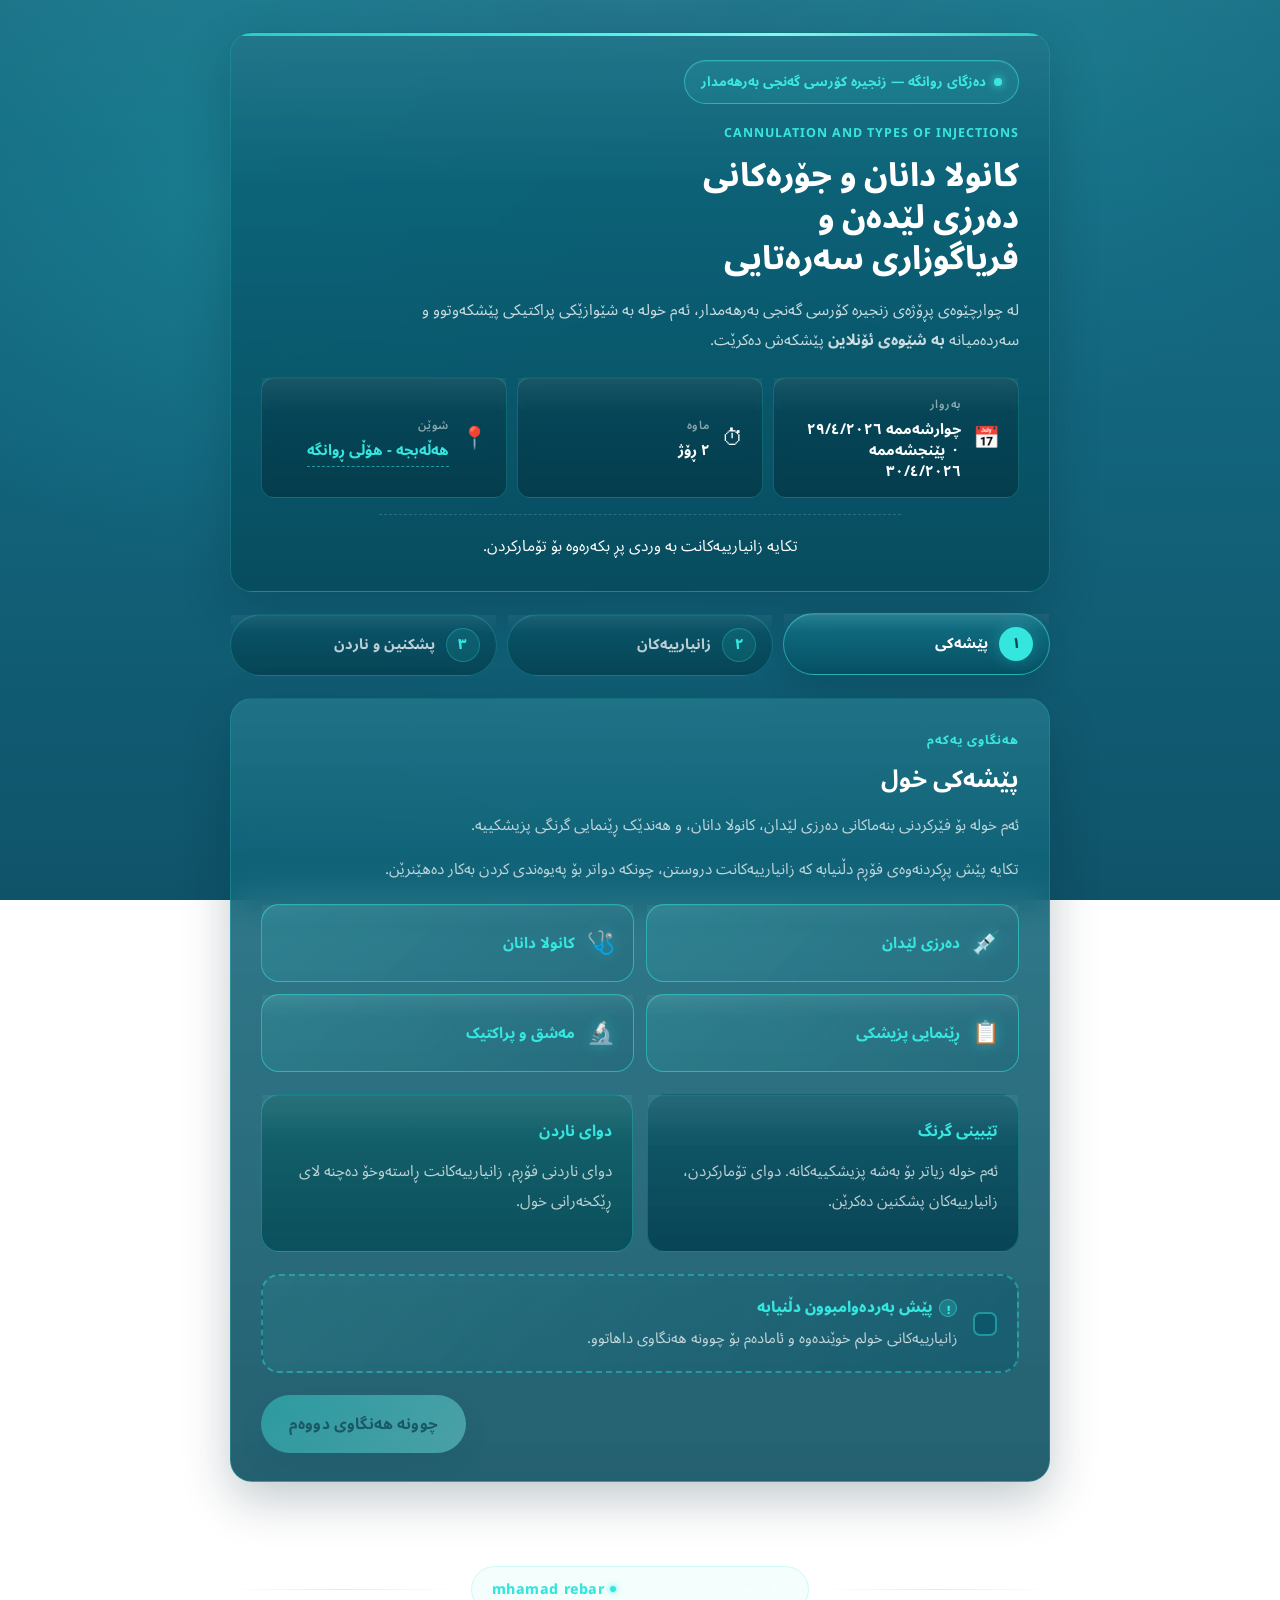
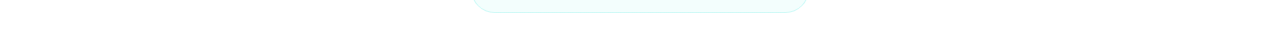
==== commit 5b68ceed: "Add files via upload" ====
--- a/index.html
+++ b/index.html
@@ -1,43 +1,46 @@
 <!DOCTYPE html>
 <html lang="ckb" dir="rtl">
-
+ 
 <head>
-  <meta charset="UTF-8" />
-  <meta name="viewport" content="width=device-width, initial-scale=1.0" />
+  <meta charset="UTF-8">
+  <meta name="viewport" content="width=device-width, initial-scale=1.0">
   <title>فۆڕمی تۆمارکردن</title>
-  <link rel="icon" type="image/png" href="rwanga.png" />
-  <link rel="stylesheet" href="style.css" />
+  <link rel="icon" type="image/png" href="rwanga.png">
+  <link rel="stylesheet" href="style.css">
 </head>
-
+ 
 <body>
   <div class="page-shell">
     <main class="form-shell">
-
+    
       <header class="title-card">
         <div class="title-card__accent" aria-hidden="true"></div>
-
+ 
         <div class="org-badge">
           <span class="org-badge__dot" aria-hidden="true"></span>
           دەزگای روانگە — زنجیرە کۆرسی گەنجی بەرهەمدار
         </div>
-
+ 
         <p class="eyebrow">Cannulation and Types of Injections</p>
-        <h1>کانولا دانان و جۆرەکانی دەرزی لێدان و فریاگوزاری سەرەتایی</h1>
-
+        <h1>کانولا دانان و جۆرەکانی دەرزی لێدەن و فریاگوزاری سەرەتایی</h1>
+ 
         <p class="lead">
           لە چوارچێوەی پڕۆژەی زنجیرە کۆرسی گەنجی بەرهەمدار، ئەم خولە بە شێوازێکی
-          پراکتیکی پێشکەوتوو و سەردەمیانە پێشکەش دەکرێت.
+          پراکتیکی پێشکەوتوو و سەردەمیانە <strong>بە شێوەی ئۆنلاین</strong> پێشکەش دەکرێت.
         </p>
-
+ 
         <div class="course-meta">
           <div class="course-meta__item">
             <span class="course-meta__icon" aria-hidden="true">📅</span>
             <div>
               <span class="course-meta__label">بەروار</span>
-              <span class="course-meta__value">چوارشەممە ٢٩/٤/٢٠٢٦ · پێنجشەممە ٣٠/٤/٢٠٢٦</span>
-            </div>
-          </div>
-
+              <span class="course-meta__value">
+                چوارشەممە ٢٩/٤/٢٠٢٦
+                &nbsp;·&nbsp;
+                پێنجشەممە ٣٠/٤/٢٠٢٦
+              </span>
+            </div>
+          </div>
           <div class="course-meta__item">
             <span class="course-meta__icon" aria-hidden="true">⏱</span>
             <div>
@@ -45,21 +48,24 @@
               <span class="course-meta__value">٢ ڕۆژ</span>
             </div>
           </div>
-
           <div class="course-meta__item">
             <span class="course-meta__icon" aria-hidden="true">📍</span>
             <div>
               <span class="course-meta__label">شوێن</span>
-              <span class="course-meta__value">هەڵەبجە - هۆڵی ڕوانگە</span>
+              <span class="course-meta__value">
+                <a href="https://maps.app.goo.gl/pkV5ePofHRRp8667A" target="_blank" rel="noopener noreferrer" class="location-link">
+                  هەڵەبجە - هۆڵی ڕوانگە
+                </a>
+              </span>
             </div>
           </div>
         </div>
-
+ 
         <p class="lead lead--small title-card__note">
           تکایە زانیارییەکانت بە وردی پڕ بکەرەوە بۆ تۆمارکردن.
         </p>
       </header>
-
+ 
       <ol class="stepper" aria-label="هەنگاوەکانی فۆڕم">
         <li class="stepper__item is-active" data-step-chip="0">
           <span class="stepper__number">١</span>
@@ -74,49 +80,66 @@
           <span class="stepper__label">پشکنین و ناردن</span>
         </li>
       </ol>
-
-      <form id="multiStepForm" novalidate>
+ 
+      <form id="multiStepForm" novalidate autocomplete="on">
         <div class="form-trap" aria-hidden="true">
           <label for="companyWebsite">Leave this field empty</label>
-          <input id="companyWebsite" name="companyWebsite" type="text" tabindex="-1" autocomplete="off" />
+          <input id="companyWebsite" name="companyWebsite" type="text" tabindex="-1" autocomplete="new-password">
         </div>
-
+ 
+        <!-- ══ Step 0: Intro ══════════════════════ -->
         <section class="step-panel step-panel--intro is-active" data-step="0" aria-labelledby="introTitle">
+ 
           <article class="section-card intro-card">
             <div class="section-card__head">
               <p class="section-kicker">هەنگاوی یەکەم</p>
               <h2 id="introTitle">پێشەکی خول</h2>
             </div>
-
+ 
             <div class="intro-copy">
               <p>ئەم خولە بۆ فێرکردنی بنەماکانی دەرزی لێدان، کانولا دانان، و هەندێک ڕێنمایی گرنگی پزیشکییە.</p>
-              <p>تکایە پێش پڕکردنەوەی فۆڕم دڵنیابە کە زانیارییەکانت دروستن، چونکە دواتر بۆ پەیوەندی کردن بەکار دەهێنرێن.</p>
-            </div>
-
+              <p>تکایە پێش پڕکردنەوەی فۆڕم دڵنیابە کە زانیارییەکانت دروستن، چونکە دواتر بۆ پەیوەندی کردن بەکار دەهێنرێن.
+              </p>
+            </div>
+ 
             <div class="program-grid" aria-label="بوارەکانی خول">
-              <div class="program-pill">دەرزی لێدان</div>
-              <div class="program-pill">کانولا دانان</div>
-              <div class="program-pill">ڕێنمایی پزیشکی</div>
-              <div class="program-pill">مەشق و پراکتیک</div>
-            </div>
-
+              <div class="program-pill">
+                <span class="program-pill__icon" aria-hidden="true">💉</span>
+                <span class="program-pill__label">دەرزی لێدان</span>
+              </div>
+              <div class="program-pill">
+                <span class="program-pill__icon" aria-hidden="true">🩺</span>
+                <span class="program-pill__label">کانولا دانان</span>
+              </div>
+              <div class="program-pill">
+                <span class="program-pill__icon" aria-hidden="true">📋</span>
+                <span class="program-pill__label">ڕێنمایی پزیشکی</span>
+              </div>
+              <div class="program-pill">
+                <span class="program-pill__icon" aria-hidden="true">🔬</span>
+                <span class="program-pill__label">مەشق و پراکتیک</span>
+              </div>
+            </div>
+ 
             <div class="notice-grid">
               <div class="notice-box">
                 <h3>تێبینی گرنگ</h3>
                 <p>ئەم خولە زیاتر بۆ بەشە پزیشکییەکانە. دوای تۆمارکردن، زانیارییەکان پشکنین دەکرێن.</p>
               </div>
-
               <div class="notice-box notice-box--soft">
                 <h3>دوای ناردن</h3>
-                <p>دوای ناردنی فۆڕم، زانیارییەکانت ڕاستەوخۆ دەچنە Google Sheet ـی ڕێکخەرانی خول.</p>
-              </div>
-            </div>
-
+                <p>دوای ناردنی فۆڕم، زانیارییەکانت ڕاستەوخۆ دەچنە لای ڕێکخەرانی خول.</p>
+              </div>
+            </div>
+ 
             <label class="checkbox-card" for="confirmRead">
-              <input id="confirmRead" name="confirmRead" type="checkbox" />
-              <span>زانیارییەکانی خولم خوێندەوە و ئامادەم بۆ چوونە هەنگاوی داهاتوو.</span>
+              <input id="confirmRead" name="confirmRead" type="checkbox">
+              <span class="checkbox-card__body">
+                <strong class="checkbox-card__title">پێش بەردەوامبوون دڵنیابە</strong>
+                <span class="checkbox-card__text">زانیارییەکانی خولم خوێندەوە و ئامادەم بۆ چوونە هەنگاوی داهاتوو.</span>
+              </span>
             </label>
-
+ 
             <div class="panel-actions panel-actions--end">
               <button class="button button--primary" id="startButton" type="button" disabled>
                 چوونە هەنگاوی دووەم
@@ -124,8 +147,9 @@
             </div>
           </article>
         </section>
-
-        <section class="step-panel step-panel--details" data-step="1" aria-labelledby="infoTitle">
+ 
+        <!-- ══ Step 1: Info ═══════════════════════ -->
+        <section class="step-panel step-panel--details" data-step="1" aria-labelledby="infoTitle" hidden>
           <article class="question-card question-card--lead">
             <div class="section-card__head">
               <p class="section-kicker">هەنگاوی دووەم</p>
@@ -133,138 +157,146 @@
             </div>
             <p class="hint">تکایە هەموو خانە پێویستەکان بە دروستی پڕ بکەوە.</p>
           </article>
-
+ 
+          <!-- ناوی تەواو -->
           <article class="question-card question-card--wide">
-            <label class="field-label" for="fullName">ناوی تەواو (بە ئینگلیزی) *</label>
+            <label class="field-label" for="fullName">ناوی تەواو ( ناو بە ئینگلیزی )*</label>
             <input id="fullName" name="fullName" type="text" placeholder="Mhamad Ahmad" required minlength="3"
-              pattern="[A-Za-z\s]+" inputmode="latin" autocomplete="name" />
-          </article>
-
+              pattern="[A-Za-z][A-Za-z\s'.-]*" autocomplete="name" autocapitalize="words" spellcheck="false" lang="en" dir="ltr">
+          </article>
+ 
+          <!-- ژمارەی مۆبایل -->
           <article class="question-card question-card--half">
             <label class="field-label" for="phone">ژمارەی مۆبایل *</label>
-            <input id="phone" name="phone" type="tel" placeholder="07501234567" required pattern="07[0-9]{9}"
-              autocomplete="tel" />
-          </article>
-
+            <input id="phone" name="phone" type="tel" placeholder="07501234567" required minlength="10"
+              pattern="07[0-9]{8,9}" inputmode="numeric" autocomplete="tel-national" dir="ltr">
+          </article>
+ 
+          <!-- ئیمەیڵ -->
           <article class="question-card question-card--half">
             <label class="field-label" for="email">ئیمەیڵ *</label>
             <input id="email" name="email" type="email" placeholder="example@gmail.com" required inputmode="email"
-              autocomplete="email" />
-          </article>
-
+              autocomplete="email" spellcheck="false" dir="ltr">
+          </article>
+ 
+          <!-- شار -->
           <article class="question-card question-card--half">
             <label class="field-label" for="city">شار *</label>
-            <input id="city" name="city" type="text" placeholder="ناوی شارەکەت" required minlength="2" />
-          </article>
-
+            <input id="city" name="city" type="text" placeholder="ناوی شارەکەت" required minlength="2"
+              autocomplete="address-level2" list="citySuggestions">
+          </article>
+ 
+          <!-- ڕەگەز -->
           <article class="question-card question-card--half">
             <fieldset class="field-fieldset">
               <legend class="field-label">ڕەگەز *</legend>
               <div class="radio-group" id="genderGroup">
                 <label class="radio-card">
-                  <input type="radio" name="gender" value="نێر" required />
+                  <input type="radio" name="gender" value="نێر" required autocomplete="sex">
                   <span>نێر</span>
                 </label>
-
                 <label class="radio-card">
-                  <input type="radio" name="gender" value="مێ" />
+                  <input type="radio" name="gender" value="مێ" autocomplete="sex">
                   <span>مێ</span>
                 </label>
               </div>
             </fieldset>
           </article>
-
+ 
+          <!-- تەمەن -->
           <article class="question-card question-card--half">
             <label class="field-label" for="age">تەمەن *</label>
-            <input id="age" name="age" type="number" placeholder="تەمەنت بنووسە" required min="10" max="80" />
-          </article>
-
+            <input id="age" name="age" type="number" placeholder="تەمەنت بنووسە" required min="10" max="80">
+          </article>
+ 
+          <!-- بەش -->
           <article class="question-card question-card--half">
             <label class="field-label" for="department">بەش *</label>
             <input id="department" name="department" type="text" placeholder="وەک: پزیشکی، ددان، پەرستاری..." required
-              minlength="2" />
-          </article>
-
-          <article class="question-card question-card--wide profession-card">
+              minlength="2" autocomplete="organization-title" list="departmentSuggestions">
+          </article>
+ 
+          <!-- پیشە -->
+          <article class="question-card question-card--wide">
             <fieldset class="field-fieldset">
               <legend class="field-label">پیشە *</legend>
-
               <div class="radio-group radio-group--profession" id="professionGroup">
                 <label class="radio-card">
-                  <input type="radio" name="profession" value="خوێندکار" required />
+                  <input type="radio" name="profession" value="خوێندکار" required>
                   <span>خوێندکار</span>
                 </label>
-
-                <label class="radio-card">
-                  <input type="radio" name="profession" value="کارمەند" />
-                  <span>کارمەند</span>
-                </label>
-
-                <label class="radio-card">
-                  <input type="radio" name="profession" value="بێکار" />
-                  <span>بێکار</span>
-                </label>
-
-                <label class="radio-card radio-card--other" id="profLabelOther">
-                  <input type="radio" name="profession" value="other" id="profRadioOther" />
-                  <span>تر</span>
-                  <input type="text" id="professionOther" name="professionOther" class="other-input"
-                    placeholder="پیشەکەت بنووسە..." disabled tabindex="-1" autocomplete="off" />
-                </label>
+                <div class="other-combo">
+                  <label class="other-combo__radio" for="profRadioOther">
+                    <input type="radio" name="profession" value="other" id="profRadioOther">
+                    <span>تر</span>
+                  </label> 
+                  <input type="text" id="professionOther" name="professionOther" class="other-input other-input--standalone"
+                    placeholder="پیشەکەت بنووسە..." autocomplete="organization-title" list="professionSuggestions" disabled>
+                </div>
               </div>
             </fieldset>
           </article>
-
+ 
+          <datalist id="citySuggestions">
+            <option value="هەڵەبجە"></option>
+            <option value="خورماڵ"></option>
+            <option value="سەیسایەق"></option>
+            <option value="سلێمانی"></option>
+            <option value="هەولێر"></option>
+          </datalist>
+ 
+          <datalist id="departmentSuggestions"></datalist>
+ 
+          <datalist id="professionSuggestions"></datalist>
+ 
           <div class="panel-actions">
             <button class="button button--ghost" type="button" data-prev>گەڕانەوە</button>
             <button class="button button--primary" type="button" data-next>چوونە پشکنینەوە</button>
           </div>
         </section>
-
-        <section class="step-panel step-panel--review" data-step="2" aria-labelledby="reviewTitle">
+ 
+        <!-- ══ Step 2: Review ═════════════════════ -->
+        <section class="step-panel step-panel--review" data-step="2" aria-labelledby="reviewTitle" hidden>
           <article class="question-card question-card--lead">
             <div class="section-card__head">
               <p class="section-kicker">هەنگاوی سێیەم</p>
               <h2 id="reviewTitle">پشکنینەوە و ناردن</h2>
             </div>
             <p class="hint">
-              پێش ناردنی فۆڕمەکە، تکایە هەموو زانیارییەکان بخوێنەوە. ئەگەر
-              هەڵەیەک هەیە، بگەڕێرەوە و دەستکاری بکە.
+              پێش ناردنی فۆڕمەکە، تکایە هەموو زانیارییەکان بخوێنەوە. ئەگەر هەڵەیەک هەیە، بگەڕێرەوە و دەستکاری بکە.
             </p>
           </article>
-
+ 
           <article class="question-card question-card--wide review-card">
             <div id="reviewList" class="review-list" aria-live="polite"></div>
           </article>
-
+ 
           <article class="question-card question-card--wide">
             <label class="checkbox-card" for="confirmAccuracy">
-              <input id="confirmAccuracy" name="confirmAccuracy" type="checkbox" required />
+              <input id="confirmAccuracy" name="confirmAccuracy" type="checkbox" required>
               <span>دڵنیام لە دروستی زانیارییەکان و ئامادەم بۆ ناردنی فۆڕمەکە.</span>
             </label>
           </article>
-
+ 
           <div id="submitMessage" class="submit-message" aria-live="polite"></div>
-
+ 
           <div class="panel-actions">
             <button class="button button--ghost" type="button" data-prev>گەڕانەوە</button>
             <button class="button button--primary" id="submitButton" type="submit">ناردنی فۆڕم</button>
           </div>
         </section>
-
-        <section class="step-panel step-panel--success" data-step="3" aria-labelledby="successTitle">
+ 
+        <!-- ══ Step 3: Success ════════════════════ -->
+        <section class="step-panel step-panel--success" data-step="3" aria-labelledby="successTitle" hidden>
           <article class="section-card success-card">
             <div class="success-badge" aria-hidden="true">✓</div>
-
             <div class="section-card__head">
               <p class="section-kicker">تەواوبوو</p>
               <h2 id="successTitle">فۆڕمەکەت بە سەرکەوتوویی نێردرا</h2>
             </div>
-
             <p class="lead lead--small">
               سوپاس بۆ تۆمارکردن. زانیارییەکانت گەیشتنە لای ڕێکخەرانی خول.
             </p>
-
             <div class="panel-actions panel-actions--end">
               <button class="button button--secondary" id="restartButton" type="button">
                 فۆڕمێکی نوێ
@@ -273,17 +305,24 @@
           </article>
         </section>
       </form>
-
-      <footer class="dev-footer">
-        دروستکراوە لەلایەن
-        <a href="https://mhamadrebae-pixel.github.io/my-profile/index.html" target="_blank" rel="noopener">
-          mhamad
-        </a>
-      </footer>
     </main>
   </div>
-
+ 
+  <footer class="dev-footer">
+    <div class="dev-footer__inner">
+      <span class="dev-footer__line" aria-hidden="true"></span>
+      <div class="dev-footer__content">
+        <span class="dev-footer__text">مافی ئەم وێبسایتە پارێزراوە بۆ </span>
+        <a href="https://mhamadrebae-pixel.github.io/my-profile/index.html" target="_blank" rel="noopener noreferrer" class="dev-footer__link">
+          <span class="dev-footer__dot" aria-hidden="true"></span>
+          mhamad rebar
+        </a>
+      </div>
+      <span class="dev-footer__line" aria-hidden="true"></span>
+    </div>
+  </footer>
+ 
   <script src="script.js"></script>
 </body>
-
-</html>
+ 
+</html>
--- a/style.css
+++ b/style.css
@@ -1,53 +1,59 @@
 /* Rwanga Xwendn — Medical Course Registration */
-
+@import url('https://fonts.googleapis.com/css2?family=Noto+Sans+Arabic:wght@400;500;600;700;800&family=Vazirmatn:wght@400;500;600;700;800&display=swap');
+ 
 :root {
   --primary: #35e6df;
   --primary-dark: #20c7c0;
   --primary-hover: #7ff7ee;
   --primary-glow: rgba(53, 230, 223, 0.32);
   --secondary: #7ff7ee;
-
+ 
   --bg-top: #176f86;
   --bg-mid: #12647c;
   --bg-bottom: #0f5369;
-
-  --surface: rgba(7, 82, 103, 0.55);
-  --surface-deep: rgba(5, 65, 82, 0.70);
+ 
+  --surface: rgba(8, 86, 108, 0.56);
+  --surface-deep: rgba(5, 65, 82, 0.76);
   --surface-soft: rgba(53, 230, 223, 0.08);
-
+  --surface-gloss: rgba(255, 255, 255, 0.05);
+ 
   --text-main: #ffffff;
   --text-muted: rgba(255, 255, 255, 0.72);
   --text-label: rgba(255, 255, 255, 0.52);
-
+ 
   --border: rgba(53, 230, 223, 0.22);
   --border-strong: rgba(53, 230, 223, 0.52);
-  --line: rgba(255, 255, 255, 0.20);
-
+  --line: rgba(255, 255, 255, 0.16);
+ 
   --danger: #ff6b6b;
-
-  --shadow-card: 0 18px 55px rgba(0, 36, 50, 0.35);
-  --shadow-btn: 0 4px 20px rgba(53, 230, 223, 0.32);
-  --shadow-btn-hover: 0 6px 28px rgba(53, 230, 223, 0.48);
-
+  --danger-soft: rgba(255, 107, 107, 0.14);
+  --danger-border: rgba(255, 107, 107, 0.55);
+ 
+  --shadow-card: 0 18px 48px rgba(0, 36, 50, 0.24);
+  --shadow-card-soft: 0 10px 28px rgba(0, 36, 50, 0.16);
+  --shadow-btn: 0 12px 28px rgba(8, 70, 86, 0.22);
+  --shadow-btn-hover: 0 16px 34px rgba(8, 70, 86, 0.28);
+ 
   --radius-xl: 22px;
   --radius-lg: 18px;
   --radius-md: 13px;
   --blur-card: blur(20px);
   --blur-sm: blur(10px);
 }
-
+ 
+/* Reset */
 *,
 *::before,
 *::after {
   box-sizing: border-box;
 }
-
+ 
 html {
   font-size: 16px;
   width: 100%;
   overflow-x: hidden;
 }
-
+ 
 body {
   margin: 0;
   min-height: 100vh;
@@ -56,62 +62,101 @@
   font-family: "Noto Sans Arabic", "Vazirmatn", "Segoe UI", Tahoma, sans-serif;
   color: var(--text-main);
   background:
-    radial-gradient(circle at 18% 38%, rgba(53, 230, 223, 0.18), transparent 34%),
-    radial-gradient(circle at 80% 10%, rgba(53, 230, 223, 0.10), transparent 28%),
-    radial-gradient(circle at 60% 85%, rgba(0, 110, 130, 0.20), transparent 32%),
+    radial-gradient(circle at 18% 22%, rgba(53, 230, 223, 0.14), transparent 30%),
+    radial-gradient(circle at 82% 10%, rgba(53, 230, 223, 0.08), transparent 24%),
+    radial-gradient(circle at 50% 100%, rgba(0, 110, 130, 0.24), transparent 34%),
     linear-gradient(180deg, var(--bg-top) 0%, var(--bg-mid) 48%, var(--bg-bottom) 100%);
   background-attachment: fixed;
   -webkit-font-smoothing: antialiased;
-}
-
+  position: relative;
+}
+ 
+body::before {
+  content: "";
+  position: fixed;
+  inset: 0;
+  pointer-events: none;
+  background:
+    linear-gradient(180deg, rgba(255, 255, 255, 0.025), transparent 20%),
+    radial-gradient(circle at 50% 0%, rgba(255, 255, 255, 0.04), transparent 34%);
+}
+ 
+/* Layout */
 .page-shell {
   width: min(100%, 960px);
   margin-inline: auto;
-  padding: 36px 18px 80px;
-}
-
+  padding: 32px 18px 42px;
+}
+ 
 .form-shell {
   width: min(100%, 820px);
   margin-inline: auto;
 }
-
+ 
+/* Cards */
 .title-card,
 .section-card,
 .question-card {
-  background: var(--surface);
+  position: relative;
+  overflow: hidden;
+  background:
+    linear-gradient(180deg, rgba(255, 255, 255, 0.03), transparent 28%),
+    linear-gradient(180deg, rgba(12, 104, 126, 0.84), rgba(6, 74, 92, 0.88));
   backdrop-filter: var(--blur-card);
   -webkit-backdrop-filter: var(--blur-card);
   border: 1px solid var(--border);
   border-radius: var(--radius-xl);
   box-shadow: var(--shadow-card);
 }
-
+ 
+.title-card::before,
+.section-card::before,
+.question-card::before,
+.course-meta__item::before,
+.stepper__item::before,
+.program-pill::before,
+.notice-box::before,
+.review-item::before,
+.dev-footer__content::before {
+  content: "";
+  position: absolute;
+  inset: 0;
+  pointer-events: none;
+  background: linear-gradient(180deg, var(--surface-gloss), transparent 28%);
+}
+ 
 .title-card {
   overflow: hidden;
-  margin-bottom: 20px;
+  margin-bottom: 22px;
   padding: 0 30px 30px;
 }
-
+ 
+.title-card--hidden {
+  display: none !important;
+}
+ 
 .title-card__accent {
-  height: 4px;
-  margin: 0 -30px 26px;
+  height: 3px;
+  margin: 0 -30px 24px;
   background: linear-gradient(90deg, var(--primary-dark), var(--primary), var(--primary-hover), var(--primary-dark));
 }
-
+ 
 .section-card,
 .question-card {
-  padding: 26px 28px;
+  padding: 28px 30px;
   margin-bottom: 14px;
 }
-
+ 
 .question-card {
-  border-top: 4px solid var(--primary);
-}
-
+  border-top: 3px solid var(--primary);
+  transition: border-color 180ms ease, box-shadow 180ms ease, background 180ms ease;
+}
+ 
 .section-card__head {
-  margin-bottom: 16px;
-}
-
+  margin-bottom: 14px;
+}
+ 
+/* Typography */
 .eyebrow,
 .section-kicker {
   margin: 0 0 10px;
@@ -121,7 +166,7 @@
   letter-spacing: 0.08em;
   text-transform: uppercase;
 }
-
+ 
 .title-card h1,
 .section-card h2,
 .question-card h2 {
@@ -129,61 +174,66 @@
   color: var(--text-main);
   line-height: 1.4;
 }
-
+ 
 .title-card h1 {
   font-size: clamp(1.4rem, 3vw, 2rem);
   font-weight: 800;
-}
-
+  line-height: 1.3;
+  text-wrap: balance;
+  max-width: 21ch;
+}
+ 
 .section-card h2,
 .question-card h2 {
   font-size: clamp(1.1rem, 2.4vw, 1.5rem);
   font-weight: 700;
 }
-
+ 
 .lead {
   margin: 14px 0 0;
   max-width: 72ch;
   line-height: 1.95;
-  color: var(--text-muted);
+  color: rgba(255, 255, 255, 0.78);
   font-size: 0.97rem;
 }
-
+ 
 .lead--small {
   max-width: 58ch;
   margin-left: auto;
   margin-right: auto;
   text-align: center;
 }
-
+ 
 .title-card__note {
   margin-top: 16px;
   padding-top: 16px;
   border-top: 1px dashed var(--line);
   color: var(--text-main);
 }
-
+ 
 .hint {
   margin: 0;
   color: var(--text-muted);
   line-height: 1.85;
   font-size: 0.95rem;
 }
-
+ 
+/* Organization badge */
 .org-badge {
   display: inline-flex;
   align-items: center;
   gap: 8px;
   margin-bottom: 16px;
-  padding: 6px 16px;
+  padding: 7px 16px;
   border-radius: 999px;
   border: 1px solid var(--border-strong);
-  background: rgba(53, 230, 223, 0.10);
+  background: rgba(53, 230, 223, 0.09);
   color: var(--primary);
   font-size: 0.84rem;
   font-weight: 700;
-}
-
+  box-shadow: inset 0 1px 0 rgba(255, 255, 255, 0.08);
+}
+ 
 .org-badge__dot {
   width: 8px;
   height: 8px;
@@ -192,52 +242,61 @@
   box-shadow: 0 0 8px var(--primary);
   animation: pulse-dot 2.2s ease-in-out infinite;
 }
-
+ 
 @keyframes pulse-dot {
-
+ 
   0%,
   100% {
     opacity: 1;
     transform: scale(1);
   }
-
+ 
   50% {
     opacity: 0.45;
     transform: scale(0.68);
   }
 }
-
+ 
+/* Course meta */
 .course-meta {
   display: grid;
   grid-template-columns: repeat(3, 1fr);
   gap: 10px;
   margin-top: 22px;
 }
-
+ 
 .course-meta__item {
+  position: relative;
   display: flex;
   align-items: center;
   gap: 12px;
-  padding: 12px 18px;
-  border-radius: var(--radius-lg);
+  min-height: 82px;
+  padding: 14px 18px;
+  border-radius: var(--radius-md);
   border: 1px solid var(--border);
-  background: var(--surface-deep);
+  background:
+    linear-gradient(180deg, rgba(255, 255, 255, 0.025), transparent 30%),
+    linear-gradient(180deg, rgba(6, 71, 89, 0.82), rgba(5, 60, 76, 0.94));
   backdrop-filter: var(--blur-sm);
   -webkit-backdrop-filter: var(--blur-sm);
-  transition: border-color 200ms ease, background 200ms ease, transform 180ms ease;
-}
-
+  box-shadow: inset 0 1px 0 rgba(255, 255, 255, 0.04);
+  transition: border-color 200ms ease, background 200ms ease, transform 180ms ease, box-shadow 180ms ease;
+}
+ 
 .course-meta__item:hover {
   border-color: var(--border-strong);
-  background: rgba(7, 100, 125, 0.65);
+  background:
+    linear-gradient(180deg, rgba(255, 255, 255, 0.04), transparent 28%),
+    linear-gradient(180deg, rgba(9, 90, 112, 0.82), rgba(6, 71, 88, 0.95));
   transform: translateY(-1px);
-}
-
+  box-shadow: var(--shadow-card-soft);
+}
+ 
 .course-meta__icon {
   font-size: 1.35rem;
   flex-shrink: 0;
 }
-
+ 
 .course-meta__label {
   display: block;
   font-size: 0.72rem;
@@ -246,7 +305,7 @@
   letter-spacing: 0.05em;
   margin-bottom: 3px;
 }
-
+ 
 .course-meta__value {
   display: block;
   font-size: 0.93rem;
@@ -254,44 +313,71 @@
   color: var(--text-main);
   line-height: 1.4;
 }
-
+ 
+/* Stepper */
 .stepper {
   display: grid;
   grid-template-columns: repeat(3, minmax(0, 1fr));
-  gap: 12px;
+  gap: 10px;
   list-style: none;
   padding: 0;
-  margin: 0 0 20px;
-}
-
+  margin: 0 0 22px;
+}
+ 
 .stepper__item {
+  position: relative;
   display: flex;
   align-items: center;
   gap: 11px;
+  min-height: 60px;
   padding: 13px 16px;
   border-radius: 999px;
   border: 1px solid var(--border);
-  background: var(--surface);
+  background:
+    linear-gradient(180deg, rgba(255, 255, 255, 0.025), transparent 30%),
+    linear-gradient(180deg, rgba(9, 84, 104, 0.66), rgba(5, 65, 81, 0.86));
   backdrop-filter: var(--blur-sm);
   -webkit-backdrop-filter: var(--blur-sm);
   color: var(--text-muted);
-  transition: transform 180ms ease, border-color 180ms ease, background 180ms ease;
-}
-
+  box-shadow: inset 0 1px 0 rgba(255, 255, 255, 0.04);
+  transition: transform 180ms ease, border-color 180ms ease, background 180ms ease, box-shadow 180ms ease;
+}
+ 
 .stepper__item.is-active,
 .stepper__item.is-complete {
-  transform: translateY(-2px);
+  transform: translateY(-1px);
   border-color: var(--border-strong);
-  background: rgba(0, 180, 170, 0.20);
-  box-shadow: 0 4px 18px rgba(53, 230, 223, 0.12);
   color: var(--text-main);
 }
-
+ 
+.stepper__item.is-active {
+  background:
+    linear-gradient(180deg, rgba(255, 255, 255, 0.05), transparent 30%),
+    linear-gradient(180deg, rgba(18, 124, 143, 0.70), rgba(7, 79, 98, 0.92));
+  box-shadow: 0 12px 28px rgba(0, 36, 50, 0.16), inset 0 1px 0 rgba(255, 255, 255, 0.08);
+}
+ 
+.stepper__item.is-complete {
+  background:
+    linear-gradient(180deg, rgba(255, 255, 255, 0.03), transparent 28%),
+    linear-gradient(180deg, rgba(11, 98, 113, 0.64), rgba(6, 74, 91, 0.90));
+  box-shadow: inset 0 1px 0 rgba(255, 255, 255, 0.05);
+}
+ 
 .stepper__item.is-complete .stepper__number {
   background: var(--secondary);
   color: #084d55;
-}
-
+  border-color: transparent;
+  box-shadow: 0 0 14px rgba(53, 230, 223, 0.26);
+}
+ 
+.stepper__item.is-active .stepper__number {
+  background: var(--primary);
+  color: #084d55;
+  border-color: transparent;
+  box-shadow: 0 0 16px rgba(53, 230, 223, 0.28);
+}
+ 
 .stepper__number {
   display: inline-grid;
   place-items: center;
@@ -299,28 +385,30 @@
   height: 34px;
   flex-shrink: 0;
   border-radius: 50%;
-  background: var(--primary);
-  color: #084d55;
+  border: 1px solid rgba(53, 230, 223, 0.28);
+  background: rgba(53, 230, 223, 0.10);
+  color: var(--primary);
   font-size: 0.92rem;
   font-weight: 800;
-  box-shadow: 0 0 14px var(--primary-glow);
-}
-
+  box-shadow: none;
+}
+ 
 .stepper__label {
   font-size: 0.91rem;
   font-weight: 700;
   line-height: 1.2;
 }
-
+ 
+/* Panels */
 .step-panel {
   display: none;
 }
-
+ 
 .step-panel.is-active {
   display: block;
   animation: panel-in 240ms ease both;
 }
-
+ 
 .step-panel--details.is-active,
 .step-panel--review.is-active {
   display: grid;
@@ -328,7 +416,7 @@
   gap: 14px;
   align-items: start;
 }
-
+ 
 .question-card--lead,
 .question-card--wide,
 .step-panel--details .panel-actions,
@@ -336,7 +424,7 @@
 #submitMessage {
   grid-column: 1 / -1;
 }
-
+ 
 .step-panel--details .question-card,
 .step-panel--review .question-card,
 .step-panel--details .panel-actions,
@@ -344,19 +432,20 @@
 .step-panel--review #submitMessage {
   margin-bottom: 0;
 }
-
+ 
 @keyframes panel-in {
   from {
     opacity: 0;
     transform: translateY(12px);
   }
-
+ 
   to {
     opacity: 1;
     transform: translateY(0);
   }
 }
-
+ 
+/* Intro */
 .intro-copy p,
 .notice-box p {
   margin: 0 0 14px;
@@ -364,51 +453,88 @@
   line-height: 1.95;
   font-size: 0.96rem;
 }
-
+ 
 .program-grid {
   display: grid;
   grid-template-columns: repeat(2, minmax(0, 1fr));
   gap: 12px;
   margin: 20px 0 22px;
 }
-
+ 
 .program-pill {
-  padding: 13px 18px;
+  position: relative;
+  display: flex;
+  align-items: center;
+  gap: 12px;
+  min-height: 60px;
+  padding: 14px 18px;
   border: 1px solid var(--border-strong);
-  border-radius: 999px;
-  background: rgba(53, 230, 223, 0.10);
+  border-radius: var(--radius-lg);
+  background:
+    linear-gradient(180deg, rgba(255, 255, 255, 0.025), transparent 34%),
+    linear-gradient(135deg, rgba(53, 230, 223, 0.10), rgba(7, 82, 103, 0.16));
   font-weight: 700;
   font-size: 0.95rem;
-  text-align: center;
+  color: var(--text-main);
+  box-shadow: inset 0 1px 0 rgba(255, 255, 255, 0.05);
+  transition: transform 180ms ease, border-color 180ms ease, background 180ms ease, box-shadow 180ms ease;
+  cursor: default;
+}
+ 
+.program-pill:hover {
+  transform: translateY(-2px);
+  border-color: var(--primary);
+  background:
+    linear-gradient(180deg, rgba(255, 255, 255, 0.04), transparent 34%),
+    linear-gradient(135deg, rgba(53, 230, 223, 0.16), rgba(53, 230, 223, 0.07));
+  box-shadow: var(--shadow-card-soft);
+}
+ 
+.program-pill__icon {
+  font-size: 1.4rem;
+  flex-shrink: 0;
+  filter: drop-shadow(0 0 6px rgba(53, 230, 223, 0.35));
+}
+ 
+.program-pill__label {
   color: var(--primary);
-}
-
+  font-weight: 700;
+}
+ 
 .notice-grid {
   display: grid;
   grid-template-columns: repeat(2, minmax(0, 1fr));
   gap: 14px;
   margin-bottom: 22px;
 }
-
+ 
 .notice-box {
-  padding: 18px 20px;
+  position: relative;
+  min-height: 126px;
+  padding: 20px;
   border-radius: var(--radius-lg);
   border: 1px solid var(--border);
-  background: var(--surface-deep);
-}
-
+  background:
+    linear-gradient(180deg, rgba(255, 255, 255, 0.03), transparent 34%),
+    linear-gradient(180deg, rgba(7, 84, 100, 0.68), rgba(5, 65, 82, 0.90));
+  box-shadow: inset 0 1px 0 rgba(255, 255, 255, 0.04);
+}
+ 
 .notice-box--soft {
   border-color: rgba(53, 230, 223, 0.32);
-  background: rgba(6, 88, 90, 0.45);
-}
-
+  background:
+    linear-gradient(180deg, rgba(255, 255, 255, 0.035), transparent 30%),
+    linear-gradient(180deg, rgba(7, 94, 98, 0.58), rgba(6, 76, 88, 0.86));
+}
+ 
 .notice-box h3 {
   margin: 0 0 10px;
   font-size: 0.97rem;
   font-weight: 700;
   color: var(--primary);
 }
-
+ 
+/* Form fields */
 .form-trap {
   position: absolute;
   width: 1px;
@@ -421,15 +547,16 @@
   white-space: nowrap;
   border: 0;
 }
-
+ 
 .field-label {
   display: block;
   margin-bottom: 14px;
   font-size: 0.97rem;
   font-weight: 700;
   color: var(--text-main);
-}
-
+  text-align: right;
+}
+ 
 input[type="text"],
 input[type="tel"],
 input[type="email"],
@@ -437,7 +564,7 @@
   width: 100%;
   padding: 13px 0 11px;
   border: none;
-  border-bottom: 2px solid var(--line);
+  border-bottom: 2px solid rgba(53, 230, 223, 0.30);
   background: transparent !important;
   color: var(--text-main);
   font: inherit;
@@ -445,83 +572,165 @@
   border-radius: 0;
   transition: border-color 200ms ease, box-shadow 200ms ease;
 }
-
+ 
 input::placeholder {
   color: rgba(255, 255, 255, 0.30);
 }
-
+ 
 input:focus {
   outline: none;
   border-bottom-color: var(--primary);
   box-shadow: inset 0 -1px 0 var(--primary);
 }
-
+ 
 input[type="number"] {
   -moz-appearance: textfield;
 }
-
+ 
 input[type="number"]::-webkit-inner-spin-button,
 input[type="number"]::-webkit-outer-spin-button {
   -webkit-appearance: none;
   margin: 0;
 }
-
-#phone {
-  direction: ltr;
-  text-align: right;
-}
-
-#phone::placeholder {
-  direction: ltr;
-  text-align: right;
-}
-
+ 
+/* direction/text-align for LTR inputs handled in Final Design Fixes below */
+ 
+/* Checkbox */
 .checkbox-card {
+  position: relative;
   display: flex;
-  align-items: flex-start;
-  gap: 13px;
-  padding: 16px 18px;
-  border: 1px solid var(--border);
-  border-radius: var(--radius-md);
-  background: var(--surface-soft);
+  align-items: center;
+  flex-wrap: wrap;
+  gap: 16px;
+  padding: 18px 20px;
+  border: 2px dashed rgba(53, 230, 223, 0.40);
+  border-radius: var(--radius-lg);
+  background: linear-gradient(135deg, rgba(53, 230, 223, 0.07), rgba(7, 82, 103, 0.42));
   cursor: pointer;
   line-height: 1.85;
+  color: var(--text-muted);
+  font-size: 0.96rem;
+  transition: border-color 220ms ease, background 220ms ease, box-shadow 220ms ease, color 220ms ease;
+  user-select: none;
+  margin-top: 10px;
+}
+ 
+.checkbox-card:hover {
+  border-style: solid;
+  border-color: var(--primary);
+  background: linear-gradient(135deg, rgba(53, 230, 223, 0.11), rgba(7, 82, 103, 0.54));
+  box-shadow: 0 0 0 4px rgba(53, 230, 223, 0.07), 0 10px 24px rgba(0, 36, 50, 0.16);
   color: var(--text-main);
-  font-size: 0.96rem;
-  transition: border-color 180ms ease, background 180ms ease;
-}
-
-.checkbox-card:hover {
-  border-color: var(--border-strong);
-  background: rgba(53, 230, 223, 0.09);
-}
-
-.checkbox-card input {
-  width: auto;
-  margin-top: 6px;
+}
+ 
+.checkbox-card:has(input:checked) {
+  border-style: solid;
+  border-color: var(--primary);
+  background: linear-gradient(135deg, rgba(53, 230, 223, 0.15), rgba(7, 82, 103, 0.60));
+  box-shadow: 0 0 0 3px rgba(53, 230, 223, 0.14), 0 6px 24px rgba(53, 230, 223, 0.18);
+  color: var(--text-main);
+}
+ 
+.checkbox-card input[type="checkbox"] {
+  appearance: none;
+  -webkit-appearance: none;
+  width: 24px;
+  height: 24px;
+  min-width: 24px;
   flex-shrink: 0;
-  accent-color: var(--primary);
-}
-
+  border: 2px solid rgba(53, 230, 223, 0.45);
+  border-radius: 7px;
+  background: rgba(7, 82, 103, 0.60);
+  cursor: pointer;
+  position: relative;
+  transition: border-color 180ms ease, background 180ms ease, box-shadow 180ms ease;
+  margin: 0;
+}
+ 
+.checkbox-card input[type="checkbox"]:hover {
+  border-color: var(--primary);
+  box-shadow: 0 0 0 3px rgba(53, 230, 223, 0.14);
+}
+ 
+.checkbox-card input[type="checkbox"]:checked {
+  background: var(--primary);
+  border-color: var(--primary);
+  box-shadow: 0 0 12px rgba(53, 230, 223, 0.50);
+}
+ 
+.checkbox-card input[type="checkbox"]:checked::after {
+  content: "";
+  position: absolute;
+  top: 3px;
+  right: 7px;
+  width: 5px;
+  height: 11px;
+  border: 2.5px solid #084d55;
+  border-top: none;
+  border-right: none;
+  transform: rotate(-45deg) scaleX(-1);
+}
+ 
+.checkbox-card__body {
+  display: flex;
+  flex-direction: column;
+  flex: 1 1 220px;
+  gap: 4px;
+}
+ 
+.checkbox-card__title {
+  font-size: 0.94rem;
+  font-weight: 800;
+  color: var(--primary);
+  display: flex;
+  align-items: center;
+  gap: 6px;
+}
+ 
+.checkbox-card__title::before {
+  content: "!";
+  display: inline-grid;
+  place-items: center;
+  width: 18px;
+  height: 18px;
+  border-radius: 50%;
+  background: rgba(53, 230, 223, 0.20);
+  border: 1px solid rgba(53, 230, 223, 0.50);
+  font-size: 0.72rem;
+  font-weight: 900;
+  color: var(--primary);
+  flex-shrink: 0;
+}
+ 
+.checkbox-card:has(input:checked) .checkbox-card__title {
+  color: var(--secondary);
+}
+ 
+.checkbox-card:has(input:checked) .checkbox-card__title::before {
+  content: "\2713";
+  background: rgba(53, 230, 223, 0.28);
+}
+ 
+.checkbox-card__text {
+  font-size: 0.93rem;
+  color: inherit;
+  line-height: 1.8;
+}
+ 
+/* Radio cards */
 .field-fieldset {
   border: none;
   margin: 0;
   padding: 0;
 }
-
+ 
 .radio-group {
   display: flex;
   flex-wrap: wrap;
   gap: 10px;
   margin-top: 6px;
 }
-
-.radio-group--profession {
-  display: grid;
-  grid-template-columns: repeat(4, minmax(120px, 1fr));
-  gap: 12px;
-}
-
+ 
 .radio-card {
   display: inline-flex;
   align-items: center;
@@ -539,20 +748,20 @@
   transition: border-color 180ms ease, background 180ms ease, color 180ms ease, box-shadow 180ms ease;
   user-select: none;
 }
-
+ 
 .radio-card:hover {
   border-color: var(--border-strong);
   background: rgba(53, 230, 223, 0.12);
   color: var(--text-main);
 }
-
+ 
 .radio-card.is-selected {
   border-color: var(--border-strong);
   background: rgba(53, 230, 223, 0.20);
   color: var(--primary);
   box-shadow: 0 0 12px rgba(53, 230, 223, 0.14);
 }
-
+ 
 .radio-card input[type="radio"] {
   width: 16px;
   height: 16px;
@@ -563,46 +772,182 @@
   box-shadow: none !important;
   padding: 0 !important;
 }
-
-.radio-card--other {
-  border-radius: var(--radius-md);
+ 
+/* Profession clean style: same as gender */
+.profession-card {
+  grid-column: 1 / -1;
+  padding-top: 18px;
+  padding-bottom: 18px;
+}
+ 
+.radio-group--profession {
+  display: flex;
   flex-wrap: wrap;
-  justify-content: flex-start;
-}
-
-.other-input {
-  display: block;
-  width: 100%;
+  gap: 10px;
+  margin-top: 6px;
+}
+ 
+.radio-group--profession .radio-card {
+  width: auto;
+  min-width: 110px;
+  min-height: 48px;
+  justify-content: center;
+  border-radius: 999px;
+}
+ 
+.radio-group--profession .radio-card--other {
+  width: auto;
   min-width: 160px;
-  padding: 6px 0 4px !important;
+  padding: 8px 14px;
+  border-radius: 999px;
+}
+ 
+/* "تر" + input grouped together */
+.other-combo {
+  display: flex;
+  align-items: center;
+  flex-wrap: nowrap;
+  flex: 1;
+  min-width: 220px;
+  border: 1px solid var(--border);
+  border-radius: 999px;
+  background: rgba(53, 230, 223, 0.06);
+  overflow: hidden;
+  transition: border-color 220ms ease, box-shadow 220ms ease;
+}
+ 
+.other-combo:has(input[type="radio"]:checked) {
+  border-color: var(--primary);
+  box-shadow: 0 0 0 2px rgba(53, 230, 223, 0.15);
+  background: rgba(53, 230, 223, 0.10);
+}
+ 
+.other-combo__radio {
+  display: inline-flex;
+  align-items: center;
+  gap: 8px;
+  padding: 11px 16px;
+  cursor: pointer;
+  white-space: nowrap;
+  font-weight: 700;
+  font-size: 0.95rem;
+  color: var(--text-muted);
+  flex-shrink: 0;
+  border-inline-end: 1px solid var(--border);
+  transition: color 180ms ease;
+}
+ 
+.other-combo__radio input[type="radio"] {
+  width: 16px !important;
+  height: 16px !important;
+  min-width: 16px;
+  flex-shrink: 0;
+  accent-color: var(--primary);
+  border-bottom: none !important;
+  box-shadow: none !important;
+  padding: 0 !important;
+  margin: 0;
+}
+ 
+.other-combo:has(input[type="radio"]:checked) .other-combo__radio {
+  color: var(--primary);
+}
+ 
+.radio-group--profession .other-input--standalone {
+  flex: 1;
+  min-width: 0;
+  padding: 11px 16px !important;
   border: none !important;
-  border-bottom: 1px solid var(--line) !important;
+  border-radius: 0 !important;
   background: transparent !important;
   color: var(--text-main) !important;
   font: inherit;
-  font-size: 0.92rem;
-  border-radius: 0 !important;
+  font-size: 0.93rem;
   box-shadow: none !important;
-  transition: border-color 180ms ease, opacity 180ms ease;
-  opacity: 0.4;
-}
-
-.other-input:not(:disabled) {
+  transition: opacity 180ms ease;
+  opacity: 0.35;
+  pointer-events: none;
+}
+ 
+.radio-group--profession .other-input--standalone:not(:disabled) {
   opacity: 1;
-  border-bottom-color: var(--primary) !important;
-}
-
-.other-input:disabled {
+  pointer-events: auto;
+}
+ 
+.radio-group--profession .other-input--standalone:disabled {
+  pointer-events: none;
   cursor: not-allowed;
-  pointer-events: none;
-}
-
-.other-input:focus {
+}
+ 
+.radio-group--profession .other-input--standalone:focus {
   outline: none;
-  border-bottom-color: var(--primary) !important;
-  box-shadow: inset 0 -1px 0 var(--primary) !important;
-}
-
+  box-shadow: none !important;
+}
+ 
+/* Error system */
+.has-error {
+  border-color: rgba(255, 107, 107, 0.72) !important;
+  background: linear-gradient(180deg, rgba(120, 18, 18, 0.24), rgba(7, 82, 103, 0.62));
+  box-shadow:
+    0 0 0 1px rgba(255, 107, 107, 0.28),
+    0 18px 44px rgba(82, 22, 30, 0.26);
+}
+ 
+.question-card.has-error,
+.section-card.has-error,
+.checkbox-card.has-error {
+  border-color: rgba(255, 107, 107, 0.72) !important;
+}
+ 
+.question-card.has-error {
+  border-top-color: var(--danger);
+}
+ 
+.has-error input[type="text"],
+.has-error input[type="tel"],
+.has-error input[type="email"],
+.has-error input[type="number"] {
+  border-bottom-color: var(--danger) !important;
+}
+ 
+.has-error .field-label,
+.has-error legend,
+.checkbox-card.has-error .checkbox-card__title {
+  color: #ffd4d4;
+}
+ 
+.has-error .radio-card,
+.has-error .checkbox-card,
+.has-error .other-combo {
+  border-color: var(--danger-border);
+}
+ 
+.has-error .radio-group {
+  padding: 10px;
+  border-radius: 16px;
+  background: rgba(255, 107, 107, 0.08);
+}
+ 
+.field-error {
+  margin-top: 10px;
+  display: block;
+  width: 100%;
+  padding: 11px 13px;
+  border: 1px solid rgba(255, 107, 107, 0.46);
+  border-radius: 12px;
+  background: rgba(120, 18, 18, 0.34);
+  color: #ffd1d1;
+  font-size: 0.88rem;
+  font-weight: 800;
+  line-height: 1.7;
+}
+ 
+.checkbox-card .field-error {
+  flex-basis: 100%;
+  margin-top: 14px;
+}
+ 
+/* Actions */
 .panel-actions {
   display: flex;
   justify-content: space-between;
@@ -610,71 +955,79 @@
   gap: 12px;
   margin-top: 22px;
 }
-
+ 
 .panel-actions--end {
   justify-content: flex-end;
 }
-
+ 
 .button {
   appearance: none;
   border: none;
   border-radius: 999px;
+  min-height: 48px;
   padding: 13px 28px;
   font: inherit;
   font-size: 0.97rem;
   font-weight: 700;
+  letter-spacing: 0.01em;
   cursor: pointer;
   transition: transform 180ms ease, background 180ms ease, opacity 180ms ease, box-shadow 180ms ease;
 }
-
+ 
 .button:hover:not(:disabled) {
   transform: translateY(-2px);
 }
-
+ 
 .button:disabled {
   opacity: 0.42;
   cursor: not-allowed;
 }
-
+ 
 .button--primary {
-  background: var(--primary);
+  background: linear-gradient(135deg, var(--primary), var(--secondary));
   color: #084d55;
   box-shadow: var(--shadow-btn);
 }
-
+ 
 .button--primary:hover:not(:disabled) {
-  background: var(--primary-hover);
+  background: linear-gradient(135deg, var(--primary-hover), #9dfff6);
   box-shadow: var(--shadow-btn-hover);
 }
-
+ 
 .button--secondary {
   background: var(--secondary);
   color: #084d55;
 }
-
+ 
 .button--ghost {
-  background: rgba(53, 230, 223, 0.10);
+  background: rgba(255, 255, 255, 0.04);
   color: var(--primary);
   border: 1px solid var(--border);
 }
-
+ 
+/* Review */
 .review-list {
   display: grid;
   grid-template-columns: repeat(2, minmax(0, 1fr));
   gap: 12px;
 }
-
+ 
 .review-card {
-  background: linear-gradient(180deg, rgba(7, 82, 103, 0.60), rgba(5, 65, 82, 0.82));
-}
-
+  background:
+    linear-gradient(180deg, rgba(255, 255, 255, 0.035), transparent 30%),
+    linear-gradient(180deg, rgba(7, 82, 103, 0.60), rgba(5, 65, 82, 0.82));
+}
+ 
 .review-item {
-  padding: 15px 18px;
+  position: relative;
+  padding: 16px 18px;
   border-radius: var(--radius-md);
   border: 1px solid var(--border);
-  background: var(--surface-deep);
-}
-
+  background:
+    linear-gradient(180deg, rgba(255, 255, 255, 0.03), transparent 34%),
+    linear-gradient(180deg, rgba(6, 71, 89, 0.76), rgba(5, 60, 76, 0.92));
+}
+ 
 .review-item__label {
   display: block;
   margin-bottom: 6px;
@@ -682,14 +1035,15 @@
   font-size: 0.84rem;
   font-weight: 600;
 }
-
+ 
 .review-item__value {
   font-weight: 700;
   font-size: 0.98rem;
   word-break: break-word;
   color: var(--primary);
 }
-
+ 
+/* Submit */
 .submit-message {
   margin: 10px 0 0;
   min-height: 30px;
@@ -698,19 +1052,20 @@
   font-size: 0.97rem;
   line-height: 1.8;
 }
-
+ 
 .submit-message.error {
   color: var(--danger);
 }
-
+ 
 .submit-message.success {
   color: var(--secondary);
 }
-
+ 
+/* Success */
 .success-card {
   text-align: center;
 }
-
+ 
 .success-badge {
   display: grid;
   place-items: center;
@@ -722,62 +1077,181 @@
   color: #084d55;
   font-size: 2.2rem;
   font-weight: 900;
-  box-shadow: 0 0 0 6px rgba(53, 230, 223, 0.18), 0 12px 36px rgba(53, 230, 223, 0.30);
-}
-
+  box-shadow: 0 0 0 6px rgba(53, 230, 223, 0.16), 0 12px 30px rgba(0, 36, 50, 0.18);
+}
+ 
+/* Footer */
 .dev-footer {
-  text-align: center;
-  margin-top: 40px;
-  font-size: 0.9rem;
-  color: rgba(255, 255, 255, 0.65);
-}
-
-.dev-footer a {
+  padding: 28px 18px 20px;
+}
+ 
+.dev-footer__inner {
+  display: flex;
+  align-items: center;
+  gap: 16px;
+  max-width: 820px;
+  margin-inline: auto;
+}
+ 
+.dev-footer__line {
+  flex: 1;
+  height: 1px;
+  background: linear-gradient(90deg, transparent, rgba(53, 230, 223, 0.28), transparent);
+}
+ 
+.dev-footer__content {
+  position: relative;
+  display: inline-flex;
+  align-items: center;
+  gap: 10px;
+  padding: 8px 20px;
+  border-radius: 999px;
+  border: 1px solid rgba(53, 230, 223, 0.18);
+  background:
+    linear-gradient(180deg, rgba(255, 255, 255, 0.03), transparent 40%),
+    rgba(53, 230, 223, 0.06);
+  backdrop-filter: blur(8px);
+  -webkit-backdrop-filter: blur(8px);
+  white-space: nowrap;
+}
+ 
+.dev-footer__text {
+  font-size: 0.84rem;
+  color: rgba(255, 255, 255, 0.50);
+  font-weight: 500;
+}
+ 
+.dev-footer__link {
+  display: inline-flex;
+  align-items: center;
+  gap: 6px;
   color: var(--primary);
   font-weight: 800;
+  font-size: 0.88rem;
   text-decoration: none;
-}
-
-.dev-footer a:hover {
-  text-decoration: underline;
-}
-
-input:-webkit-autofill,
-input:-webkit-autofill:hover,
-input:-webkit-autofill:focus,
-input:-webkit-autofill:active {
-  -webkit-box-shadow: 0 0 0 1000px rgba(7, 82, 103, 0.55) inset !important;
-  -webkit-text-fill-color: #ffffff !important;
-  caret-color: #ffffff;
-  transition: background-color 5000s ease-in-out 0s;
-}
-
+  letter-spacing: 0.04em;
+  transition: color 180ms ease, text-shadow 180ms ease;
+}
+ 
+.dev-footer__link:hover {
+  color: var(--primary-hover);
+  text-shadow: 0 0 12px rgba(53, 230, 223, 0.55);
+}
+ 
+.dev-footer__dot {
+  width: 6px;
+  height: 6px;
+  border-radius: 50%;
+  background: var(--primary);
+  box-shadow: 0 0 6px var(--primary);
+  animation: pulse-dot 2.2s ease-in-out infinite;
+  flex-shrink: 0;
+}
+ 
+/* intro-copy last paragraph: no extra bottom space */
+.intro-copy p:last-child {
+  margin-bottom: 0;
+}
+ 
 [tabindex="-1"]:focus,
 [tabindex="-1"]:focus-visible {
   outline: none !important;
   box-shadow: none !important;
 }
-
-@media (max-width: 760px) {
+ 
+/* Responsive */
+@media (max-width: 768px) {
   body {
+    background:
+      radial-gradient(circle at 50% 0%, rgba(53, 230, 223, 0.10), transparent 34%),
+      linear-gradient(180deg, var(--bg-top) 0%, var(--bg-mid) 48%, var(--bg-bottom) 100%);
     background-attachment: scroll;
   }
-
+ 
+  body::before {
+    display: none;
+  }
+ 
+  .title-card,
+  .section-card,
+  .question-card,
+  .stepper__item,
+  .course-meta__item,
+  .dev-footer__content {
+    backdrop-filter: none;
+    -webkit-backdrop-filter: none;
+  }
+ 
+  .title-card,
+  .section-card,
+  .question-card {
+    box-shadow: 0 10px 22px rgba(0, 36, 50, 0.18);
+  }
+ 
+  .stepper__item,
+  .course-meta__item,
+  .program-pill,
+  .notice-box,
+  .review-item,
+  .checkbox-card,
+  .dev-footer__content {
+    box-shadow: none;
+  }
+ 
+  .program-pill,
+  .course-meta__item,
+  .button,
+  .stepper__item,
+  .checkbox-card,
+  .radio-card {
+    transition-duration: 140ms;
+  }
+ 
+  .program-pill:hover,
+  .course-meta__item:hover,
+  .button:hover:not(:disabled) {
+    transform: none;
+  }
+ 
+  .step-panel.is-active {
+    animation: none;
+  }
+ 
+  .org-badge__dot,
+  .dev-footer__dot {
+    animation: none;
+  }
+ 
   .stepper,
   .step-panel--details.is-active,
   .step-panel--review.is-active,
   .program-grid,
   .notice-grid,
   .review-list,
-  .course-meta,
+  .course-meta {
+    grid-template-columns: 1fr;
+  }
+ 
   .radio-group--profession {
-    grid-template-columns: 1fr;
-  }
-
+    flex-direction: column;
+  }
+ 
+  .radio-group--profession .radio-card,
+  .radio-group--profession .radio-card--other,
+  .radio-group--profession .other-combo {
+    width: 100%;
+    min-width: 0;
+  }
+ 
+  .radio-group--profession .other-input {
+    width: 100%;
+    min-width: 0;
+  }
+ 
   .form-shell {
     width: 100%;
   }
-
+ 
   .org-badge,
   .course-meta__item,
   .stepper__item,
@@ -785,7 +1259,7 @@
   .panel-actions>* {
     min-width: 0;
   }
-
+ 
   .title-card h1,
   .lead,
   .lead--small,
@@ -795,51 +1269,77 @@
     overflow-wrap: anywhere;
     word-break: break-word;
   }
-}
-
+ 
+  .other-combo {
+    width: 100%;
+    flex-direction: column;
+    align-items: stretch;
+    border-radius: 18px;
+    overflow: hidden;
+  }
+ 
+  .other-combo__radio {
+    width: 100%;
+    justify-content: flex-start;
+    border-inline-end: none;
+    border-bottom: 1px solid var(--border);
+  }
+ 
+  .radio-group--profession .other-input--standalone {
+    width: 100%;
+    padding: 13px 16px !important;
+  }
+}
+ 
 @media (max-width: 580px) {
   .page-shell {
-    padding: 24px 14px 70px;
-  }
-
+    padding: 24px 14px 64px;
+  }
+ 
   .title-card {
     padding: 0 20px 22px;
   }
-
+ 
   .title-card__accent {
     margin-left: -20px;
     margin-right: -20px;
   }
-
+ 
   .section-card,
   .question-card {
     padding: 20px;
     border-radius: 16px;
   }
-
+ 
+  .course-meta__item,
+  .program-pill,
+  .notice-box {
+    min-height: auto;
+  }
+ 
   .panel-actions,
   .panel-actions--end {
     flex-direction: column-reverse;
     align-items: stretch;
   }
-
+ 
   .button {
     width: 100%;
     text-align: center;
   }
-
+ 
   .course-meta__item {
     min-width: 100%;
   }
-
+ 
   .stepper__item {
     padding: 11px 14px;
   }
-
+ 
   .stepper__label {
     font-size: 0.84rem;
   }
-
+ 
   .org-badge {
     width: 100%;
     justify-content: center;
@@ -847,22 +1347,22 @@
     flex-wrap: wrap;
   }
 }
-
+ 
 @media (max-width: 420px) {
   .title-card {
     padding: 0 16px 18px;
   }
-
+ 
   .title-card h1 {
     font-size: 1.28rem;
   }
-
+ 
   .section-card,
   .question-card {
     padding: 16px;
     border-radius: 14px;
   }
-
+ 
   .lead,
   .hint,
   .intro-copy p,
@@ -870,51 +1370,120 @@
     font-size: 0.92rem;
     line-height: 1.75;
   }
-}
-
-/* Profession same style as gender */
-.profession-card {
-  grid-column: 1 / -1;
-}
-
-.radio-group--profession {
-  display: flex;
-  flex-wrap: wrap;
-  gap: 10px;
-  margin-top: 6px;
-}
-
-.radio-group--profession .radio-card {
-  width: auto;
-  min-width: 115px;
-  min-height: 48px;
-  justify-content: center;
-  border-radius: 999px;
-}
-
-.radio-group--profession .radio-card--other {
-  width: auto;
-  min-width: 190px;
-  border-radius: 999px;
-}
-
-.radio-group--profession .other-input {
-  width: 95px;
-  min-width: 95px;
-}
-
-@media (max-width: 480px) {
-  .radio-group--profession {
-    flex-direction: column;
-  }
-
-  .radio-group--profession .radio-card,
-  .radio-group--profession .radio-card--other {
-    width: 100%;
-    min-width: 0;
-  }
-
-  .radio-group--profession .other-input {
-    width: 100%;
-  }
+ 
+  .page-shell {
+    padding-inline: 12px;
+  }
+ 
+  .stepper__item {
+    min-height: 54px;
+  }
+ 
+  .stepper__number {
+    width: 30px;
+    height: 30px;
+    font-size: 0.82rem;
+  }
+ 
+  .field-label {
+    font-size: 0.92rem;
+  }
+ 
+  input[type="text"],
+  input[type="tel"],
+  input[type="email"],
+  input[type="number"] {
+    font-size: 0.96rem;
+  }
+}
+ 
+@media (prefers-reduced-motion: reduce) {
+ 
+  .step-panel.is-active,
+  .org-badge__dot,
+  .dev-footer__dot {
+    animation: none;
+  }
+ 
+  .program-pill,
+  .course-meta__item,
+  .button,
+  .stepper__item,
+  .checkbox-card,
+  .radio-card {
+    transition: none;
+  }
+}
+ 
+input:-webkit-autofill,
+input:-webkit-autofill:hover,
+input:-webkit-autofill:focus,
+input:-webkit-autofill:active {
+  -webkit-text-fill-color: var(--text-main) !important;
+  caret-color: var(--text-main) !important;
+  transition: background-color 999999s ease-in-out 0s !important;
+}
+ 
+/* ===== Final Design Fixes ===== */
+ 
+@media (hover: none),
+(max-width: 768px) {
+  body {
+    background-attachment: scroll;
+  }
+}
+ 
+#fullName,
+#phone,
+#email {
+  text-align: left;
+  direction: ltr;
+}
+ 
+#fullName::placeholder,
+#phone::placeholder,
+#email::placeholder {
+  text-align: left;
+}
+ 
+.location-link {
+  color: var(--primary);
+  text-decoration: none;
+  border-bottom: 1px dashed rgba(53, 230, 223, 0.55);
+}
+ 
+.location-link:hover {
+  color: var(--primary-hover);
+  border-bottom-style: solid;
+}
+ 
+.other-combo {
+  min-height: 50px;
+}
+ 
+.other-combo__radio {
+  min-height: 50px;
+}
+ 
+.radio-group--profession .other-input--standalone {
+  min-height: 50px;
+}
+ 
+.has-error .radio-group {
+  padding: 8px;
+  border: 1px solid rgba(255, 107, 107, 0.35);
+}
+ 
+.has-error .field-error {
+  background: rgba(120, 18, 18, 0.42);
+}
+ 
+/* Hide browser datalist dropdown arrows */
+input::-webkit-calendar-picker-indicator {
+  display: none !important;
+  opacity: 0 !important;
+}
+ 
+input[list]::-webkit-list-button {
+  display: none !important;
 }
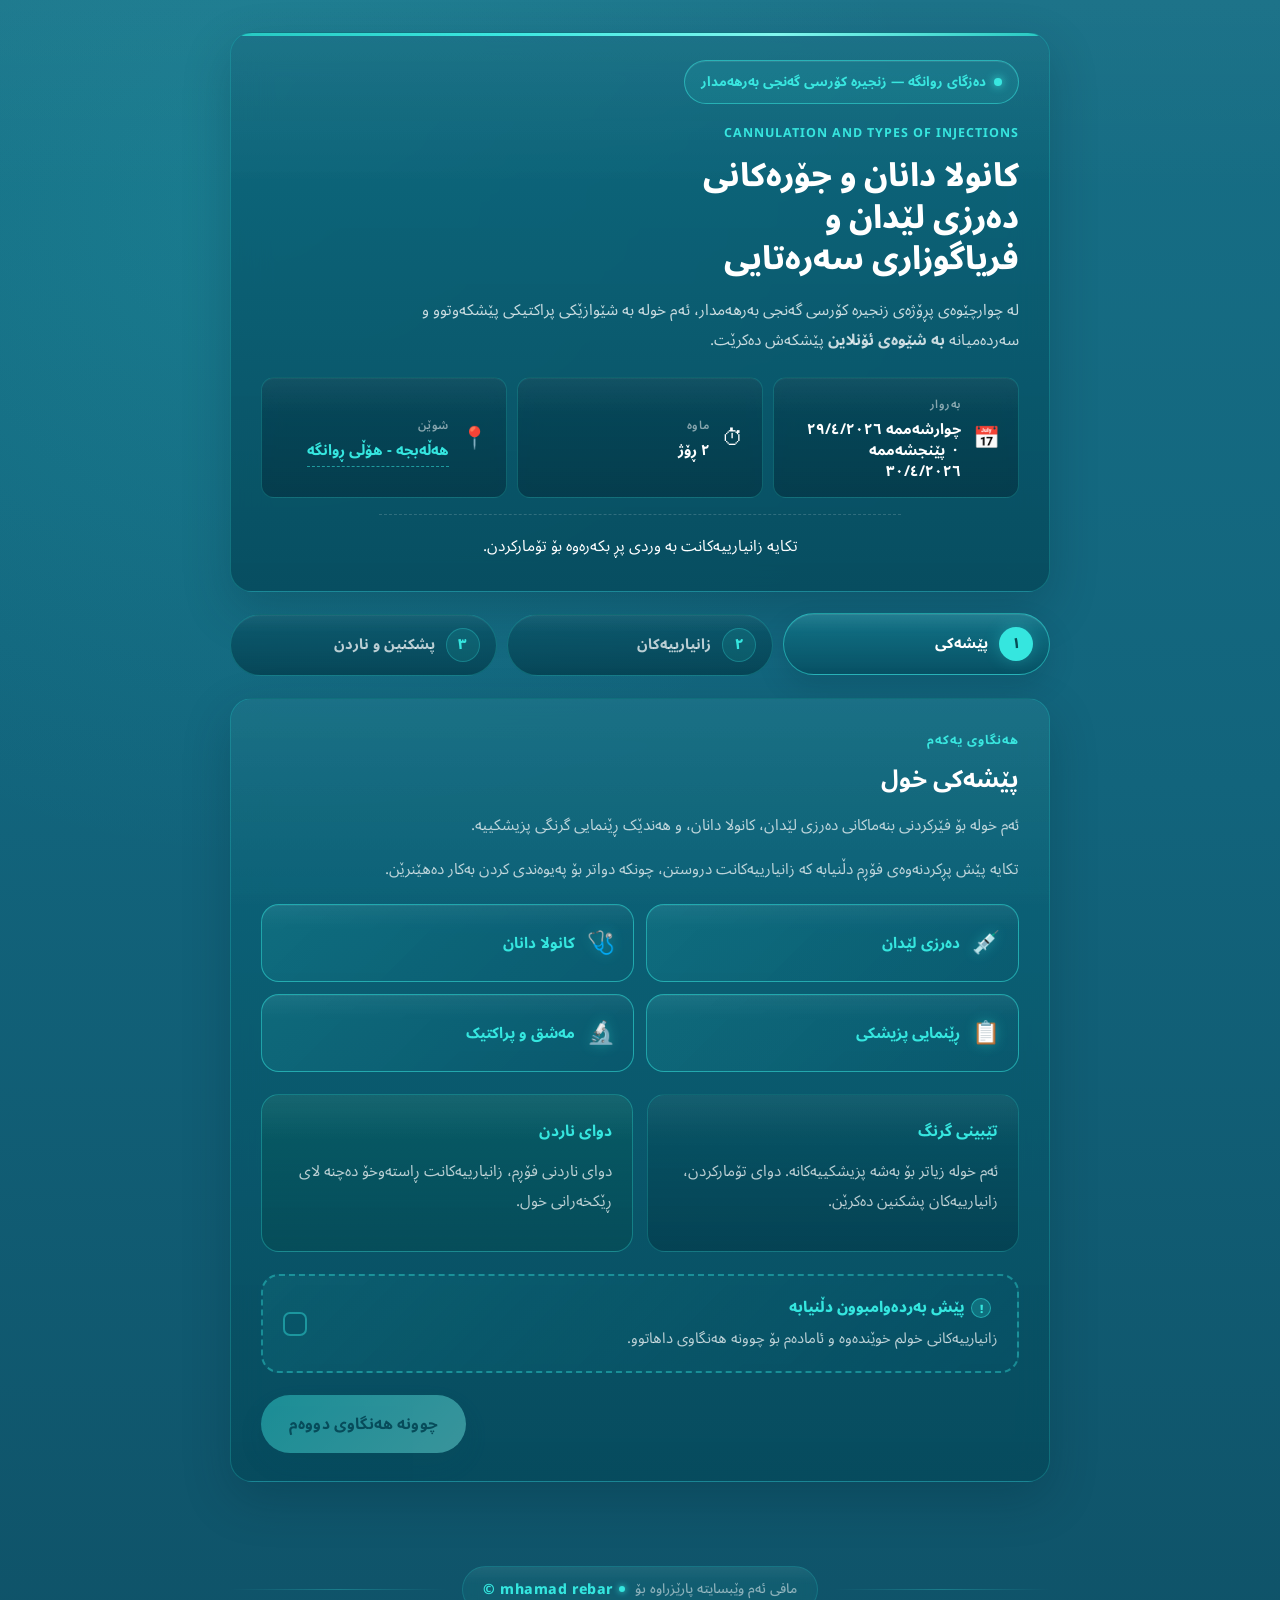
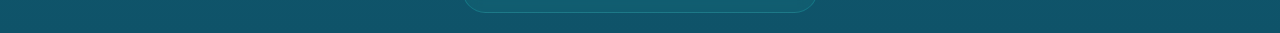
==== commit a295f7fc: "Add files via upload" ====
--- a/index.html
+++ b/index.html
@@ -4,33 +4,58 @@
 <head>
   <meta charset="UTF-8">
   <meta name="viewport" content="width=device-width, initial-scale=1.0">
-  <title>فۆڕمی تۆمارکردن</title>
+  <meta name="description" content="تۆمارکردن بۆ خولی کانولا دانان و جۆرەکانی دەرزی لێدان — دەزگای روانگە، هەڵەبجە">
+  <meta name="robots" content="index, follow">
+  <meta name="theme-color" content="#176f86">
+  <meta name="color-scheme" content="dark">
+ 
+  <!-- Open Graph -->
+  <meta property="og:title" content="تۆمارکردن — کانولا دانان و دەرزی لێدان">
+  <meta property="og:description" content="خولی پراکتیکی پزیشکی لە دەزگای روانگە، هەڵەبجە. تۆمارکردن ئۆنلاین.">
+  <meta property="og:type" content="website">
+  <meta property="og:locale" content="ckb_IQ">
+ 
+  <title>فۆڕمی تۆمارکردن — دەزگای روانگە</title>
   <link rel="icon" type="image/png" href="rwanga.png">
+ 
+  <!-- Font performance: preconnect + non-blocking load -->
+  <link rel="preconnect" href="https://fonts.googleapis.com">
+  <link rel="preconnect" href="https://fonts.gstatic.com" crossorigin>
+  <link rel="preload" as="style"
+    href="https://fonts.googleapis.com/css2?family=Noto+Sans+Arabic:wght@400;500;600;700;800&family=Vazirmatn:wght@400;500;600;700;800&display=swap">
+  <link rel="stylesheet"
+    href="https://fonts.googleapis.com/css2?family=Noto+Sans+Arabic:wght@400;500;600;700;800&family=Vazirmatn:wght@400;500;600;700;800&display=swap"
+    media="print" onload="this.media='all'">
+  <noscript>
+    <link rel="stylesheet"
+      href="https://fonts.googleapis.com/css2?family=Noto+Sans+Arabic:wght@400;500;600;700;800&family=Vazirmatn:wght@400;500;600;700;800&display=swap">
+  </noscript>
+ 
   <link rel="stylesheet" href="style.css">
 </head>
  
 <body>
   <div class="page-shell">
-    <main class="form-shell">
-    
-      <header class="title-card">
+    <main class="form-shell" role="main" id="main-content">
+ 
+      <header class="title-card" role="banner">
         <div class="title-card__accent" aria-hidden="true"></div>
  
-        <div class="org-badge">
+        <div class="org-badge" role="note">
           <span class="org-badge__dot" aria-hidden="true"></span>
           دەزگای روانگە — زنجیرە کۆرسی گەنجی بەرهەمدار
         </div>
  
         <p class="eyebrow">Cannulation and Types of Injections</p>
-        <h1>کانولا دانان و جۆرەکانی دەرزی لێدەن و فریاگوزاری سەرەتایی</h1>
+        <h1>کانولا دانان و جۆرەکانی دەرزی لێدان و فریاگوزاری سەرەتایی</h1>
  
         <p class="lead">
           لە چوارچێوەی پڕۆژەی زنجیرە کۆرسی گەنجی بەرهەمدار، ئەم خولە بە شێوازێکی
           پراکتیکی پێشکەوتوو و سەردەمیانە <strong>بە شێوەی ئۆنلاین</strong> پێشکەش دەکرێت.
         </p>
  
-        <div class="course-meta">
-          <div class="course-meta__item">
+        <div class="course-meta" role="list" aria-label="زانیارییەکانی خول">
+          <div class="course-meta__item" role="listitem">
             <span class="course-meta__icon" aria-hidden="true">📅</span>
             <div>
               <span class="course-meta__label">بەروار</span>
@@ -41,19 +66,20 @@
               </span>
             </div>
           </div>
-          <div class="course-meta__item">
+          <div class="course-meta__item" role="listitem">
             <span class="course-meta__icon" aria-hidden="true">⏱</span>
             <div>
               <span class="course-meta__label">ماوە</span>
               <span class="course-meta__value">٢ ڕۆژ</span>
             </div>
           </div>
-          <div class="course-meta__item">
+          <div class="course-meta__item" role="listitem">
             <span class="course-meta__icon" aria-hidden="true">📍</span>
             <div>
               <span class="course-meta__label">شوێن</span>
               <span class="course-meta__value">
-                <a href="https://maps.app.goo.gl/pkV5ePofHRRp8667A" target="_blank" rel="noopener noreferrer" class="location-link">
+                <a href="https://maps.app.goo.gl/pkV5ePofHRRp8667A" target="_blank" rel="noopener noreferrer"
+                  class="location-link" aria-label="هەڵەبجە - هۆڵی ڕوانگە (کرتە بکە بۆ نەخشە)">
                   هەڵەبجە - هۆڵی ڕوانگە
                 </a>
               </span>
@@ -66,74 +92,77 @@
         </p>
       </header>
  
-      <ol class="stepper" aria-label="هەنگاوەکانی فۆڕم">
-        <li class="stepper__item is-active" data-step-chip="0">
-          <span class="stepper__number">١</span>
-          <span class="stepper__label">پێشەکی</span>
-        </li>
-        <li class="stepper__item" data-step-chip="1">
-          <span class="stepper__number">٢</span>
-          <span class="stepper__label">زانیارییەکان</span>
-        </li>
-        <li class="stepper__item" data-step-chip="2">
-          <span class="stepper__number">٣</span>
-          <span class="stepper__label">پشکنین و ناردن</span>
-        </li>
-      </ol>
- 
-      <form id="multiStepForm" novalidate autocomplete="on">
+      <nav aria-label="هەنگاوەکانی فۆڕم">
+        <ol class="stepper">
+          <li class="stepper__item is-active" data-step-chip="0" aria-current="step">
+            <span class="stepper__number" aria-hidden="true">١</span>
+            <span class="stepper__label">پێشەکی</span>
+          </li>
+          <li class="stepper__item" data-step-chip="1">
+            <span class="stepper__number" aria-hidden="true">٢</span>
+            <span class="stepper__label">زانیارییەکان</span>
+          </li>
+          <li class="stepper__item" data-step-chip="2">
+            <span class="stepper__number" aria-hidden="true">٣</span>
+            <span class="stepper__label">پشکنین و ناردن</span>
+          </li>
+        </ol>
+      </nav>
+ 
+      <form id="multiStepForm" novalidate autocomplete="on" aria-label="فۆڕمی تۆمارکردن">
+        <!-- Honeypot -->
         <div class="form-trap" aria-hidden="true">
           <label for="companyWebsite">Leave this field empty</label>
           <input id="companyWebsite" name="companyWebsite" type="text" tabindex="-1" autocomplete="new-password">
         </div>
  
         <!-- ══ Step 0: Intro ══════════════════════ -->
-        <section class="step-panel step-panel--intro is-active" data-step="0" aria-labelledby="introTitle">
+        <section class="step-panel step-panel--intro is-active" data-step="0" aria-labelledby="introTitle"
+          role="region">
  
           <article class="section-card intro-card">
             <div class="section-card__head">
-              <p class="section-kicker">هەنگاوی یەکەم</p>
+              <p class="section-kicker" aria-hidden="true">هەنگاوی یەکەم</p>
               <h2 id="introTitle">پێشەکی خول</h2>
             </div>
  
             <div class="intro-copy">
               <p>ئەم خولە بۆ فێرکردنی بنەماکانی دەرزی لێدان، کانولا دانان، و هەندێک ڕێنمایی گرنگی پزیشکییە.</p>
-              <p>تکایە پێش پڕکردنەوەی فۆڕم دڵنیابە کە زانیارییەکانت دروستن، چونکە دواتر بۆ پەیوەندی کردن بەکار دەهێنرێن.
-              </p>
-            </div>
- 
-            <div class="program-grid" aria-label="بوارەکانی خول">
-              <div class="program-pill">
+              <p>تکایە پێش پڕکردنەوەی فۆڕم دڵنیابە کە زانیارییەکانت دروستن، چونکە دواتر بۆ پەیوەندی کردن بەکار دەهێنرێن.</p>
+            </div>
+ 
+            <div class="program-grid" role="list" aria-label="بوارەکانی خول">
+              <div class="program-pill" role="listitem">
                 <span class="program-pill__icon" aria-hidden="true">💉</span>
                 <span class="program-pill__label">دەرزی لێدان</span>
               </div>
-              <div class="program-pill">
+              <div class="program-pill" role="listitem">
                 <span class="program-pill__icon" aria-hidden="true">🩺</span>
                 <span class="program-pill__label">کانولا دانان</span>
               </div>
-              <div class="program-pill">
+              <div class="program-pill" role="listitem">
                 <span class="program-pill__icon" aria-hidden="true">📋</span>
                 <span class="program-pill__label">ڕێنمایی پزیشکی</span>
               </div>
-              <div class="program-pill">
+              <div class="program-pill" role="listitem">
                 <span class="program-pill__icon" aria-hidden="true">🔬</span>
                 <span class="program-pill__label">مەشق و پراکتیک</span>
               </div>
             </div>
  
-            <div class="notice-grid">
-              <div class="notice-box">
+            <div class="notice-grid" role="list">
+              <div class="notice-box" role="listitem">
                 <h3>تێبینی گرنگ</h3>
                 <p>ئەم خولە زیاتر بۆ بەشە پزیشکییەکانە. دوای تۆمارکردن، زانیارییەکان پشکنین دەکرێن.</p>
               </div>
-              <div class="notice-box notice-box--soft">
+              <div class="notice-box notice-box--soft" role="listitem">
                 <h3>دوای ناردن</h3>
                 <p>دوای ناردنی فۆڕم، زانیارییەکانت ڕاستەوخۆ دەچنە لای ڕێکخەرانی خول.</p>
               </div>
             </div>
  
             <label class="checkbox-card" for="confirmRead">
-              <input id="confirmRead" name="confirmRead" type="checkbox">
+              <input id="confirmRead" name="confirmRead" type="checkbox" aria-required="true">
               <span class="checkbox-card__body">
                 <strong class="checkbox-card__title">پێش بەردەوامبوون دڵنیابە</strong>
                 <span class="checkbox-card__text">زانیارییەکانی خولم خوێندەوە و ئامادەم بۆ چوونە هەنگاوی داهاتوو.</span>
@@ -141,18 +170,21 @@
             </label>
  
             <div class="panel-actions panel-actions--end">
-              <button class="button button--primary" id="startButton" type="button" disabled>
+              <button class="button button--primary" id="startButton" type="button" disabled
+                aria-describedby="startHint">
                 چوونە هەنگاوی دووەم
               </button>
+              <span id="startHint" class="sr-only">تکایە تیکی دڵنیابوونەوەکە هەڵبژێرە تا دەکرێت بەردەوام بیت</span>
             </div>
           </article>
         </section>
  
         <!-- ══ Step 1: Info ═══════════════════════ -->
-        <section class="step-panel step-panel--details" data-step="1" aria-labelledby="infoTitle" hidden>
+        <section class="step-panel step-panel--details" data-step="1" aria-labelledby="infoTitle" hidden
+          role="region">
           <article class="question-card question-card--lead">
             <div class="section-card__head">
-              <p class="section-kicker">هەنگاوی دووەم</p>
+              <p class="section-kicker" aria-hidden="true">هەنگاوی دووەم</p>
               <h2 id="infoTitle">پڕکردنەوەی زانیاری</h2>
             </div>
             <p class="hint">تکایە هەموو خانە پێویستەکان بە دروستی پڕ بکەوە.</p>
@@ -160,37 +192,40 @@
  
           <!-- ناوی تەواو -->
           <article class="question-card question-card--wide">
-            <label class="field-label" for="fullName">ناوی تەواو ( ناو بە ئینگلیزی )*</label>
+            <label class="field-label" for="fullName">ناوی تەواو <span class="field-label__sub">( ناو بە ئینگلیزی )</span> <span class="field-required" aria-hidden="true">*</span></label>
             <input id="fullName" name="fullName" type="text" placeholder="Mhamad Ahmad" required minlength="3"
-              pattern="[A-Za-z][A-Za-z\s'.-]*" autocomplete="name" autocapitalize="words" spellcheck="false" lang="en" dir="ltr">
+              pattern="[A-Za-z][A-Za-z\s'.-]*" autocomplete="name" autocapitalize="words" spellcheck="false" lang="en"
+              dir="ltr" aria-required="true">
           </article>
  
           <!-- ژمارەی مۆبایل -->
           <article class="question-card question-card--half">
-            <label class="field-label" for="phone">ژمارەی مۆبایل *</label>
-            <input id="phone" name="phone" type="tel" placeholder="07501234567" required minlength="10"
-              pattern="07[0-9]{8,9}" inputmode="numeric" autocomplete="tel-national" dir="ltr">
+            <label class="field-label" for="phone">ژمارەی مۆبایل <span class="field-required" aria-hidden="true">*</span></label>
+            <input id="phone" name="phone" type="tel" placeholder="07501234567" required minlength="11" maxlength="11"
+              pattern="07(50|70|80|90)[0-9]{7}" inputmode="numeric" autocomplete="tel-national" dir="ltr"
+              aria-required="true" aria-describedby="phone-hint">
+            <span id="phone-hint" class="field-hint">نموونە: 07501234567</span>
           </article>
  
           <!-- ئیمەیڵ -->
           <article class="question-card question-card--half">
-            <label class="field-label" for="email">ئیمەیڵ *</label>
+            <label class="field-label" for="email">ئیمەیڵ <span class="field-required" aria-hidden="true">*</span></label>
             <input id="email" name="email" type="email" placeholder="example@gmail.com" required inputmode="email"
-              autocomplete="email" spellcheck="false" dir="ltr">
+              autocomplete="email" spellcheck="false" dir="ltr" aria-required="true">
           </article>
  
           <!-- شار -->
           <article class="question-card question-card--half">
-            <label class="field-label" for="city">شار *</label>
+            <label class="field-label" for="city">شار <span class="field-required" aria-hidden="true">*</span></label>
             <input id="city" name="city" type="text" placeholder="ناوی شارەکەت" required minlength="2"
-              autocomplete="address-level2" list="citySuggestions">
+              autocomplete="address-level2" list="citySuggestions" aria-required="true">
           </article>
  
           <!-- ڕەگەز -->
           <article class="question-card question-card--half">
-            <fieldset class="field-fieldset">
-              <legend class="field-label">ڕەگەز *</legend>
-              <div class="radio-group" id="genderGroup">
+            <fieldset class="field-fieldset" aria-required="true">
+              <legend class="field-label">ڕەگەز <span class="field-required" aria-hidden="true">*</span></legend>
+              <div class="radio-group" id="genderGroup" role="radiogroup">
                 <label class="radio-card">
                   <input type="radio" name="gender" value="نێر" required autocomplete="sex">
                   <span>نێر</span>
@@ -205,22 +240,23 @@
  
           <!-- تەمەن -->
           <article class="question-card question-card--half">
-            <label class="field-label" for="age">تەمەن *</label>
-            <input id="age" name="age" type="number" placeholder="تەمەنت بنووسە" required min="10" max="80">
+            <label class="field-label" for="age">تەمەن <span class="field-required" aria-hidden="true">*</span></label>
+            <input id="age" name="age" type="number" placeholder="تەمەنت بنووسە" required min="10" max="80"
+              inputmode="numeric" aria-required="true">
           </article>
  
           <!-- بەش -->
           <article class="question-card question-card--half">
-            <label class="field-label" for="department">بەش *</label>
+            <label class="field-label" for="department">بەش <span class="field-required" aria-hidden="true">*</span></label>
             <input id="department" name="department" type="text" placeholder="وەک: پزیشکی، ددان، پەرستاری..." required
-              minlength="2" autocomplete="organization-title" list="departmentSuggestions">
+              minlength="2" autocomplete="organization-title" list="departmentSuggestions" aria-required="true">
           </article>
  
           <!-- پیشە -->
           <article class="question-card question-card--wide">
-            <fieldset class="field-fieldset">
-              <legend class="field-label">پیشە *</legend>
-              <div class="radio-group radio-group--profession" id="professionGroup">
+            <fieldset class="field-fieldset" aria-required="true">
+              <legend class="field-label">پیشە <span class="field-required" aria-hidden="true">*</span></legend>
+              <div class="radio-group radio-group--profession" id="professionGroup" role="radiogroup">
                 <label class="radio-card">
                   <input type="radio" name="profession" value="خوێندکار" required>
                   <span>خوێندکار</span>
@@ -229,9 +265,10 @@
                   <label class="other-combo__radio" for="profRadioOther">
                     <input type="radio" name="profession" value="other" id="profRadioOther">
                     <span>تر</span>
-                  </label> 
-                  <input type="text" id="professionOther" name="professionOther" class="other-input other-input--standalone"
-                    placeholder="پیشەکەت بنووسە..." autocomplete="organization-title" list="professionSuggestions" disabled>
+                  </label>
+                  <input type="text" id="professionOther" name="professionOther"
+                    class="other-input other-input--standalone" placeholder="پیشەکەت بنووسە..."
+                    autocomplete="organization-title" list="professionSuggestions" disabled aria-label="پیشەی تر">
                 </div>
               </div>
             </fieldset>
@@ -246,20 +283,20 @@
           </datalist>
  
           <datalist id="departmentSuggestions"></datalist>
- 
           <datalist id="professionSuggestions"></datalist>
  
           <div class="panel-actions">
-            <button class="button button--ghost" type="button" data-prev>گەڕانەوە</button>
+            <button class="button button--ghost" type="button" data-prev aria-label="گەڕانەوە بۆ هەنگاوی پێشوو">گەڕانەوە</button>
             <button class="button button--primary" type="button" data-next>چوونە پشکنینەوە</button>
           </div>
         </section>
  
         <!-- ══ Step 2: Review ═════════════════════ -->
-        <section class="step-panel step-panel--review" data-step="2" aria-labelledby="reviewTitle" hidden>
+        <section class="step-panel step-panel--review" data-step="2" aria-labelledby="reviewTitle" hidden
+          role="region">
           <article class="question-card question-card--lead">
             <div class="section-card__head">
-              <p class="section-kicker">هەنگاوی سێیەم</p>
+              <p class="section-kicker" aria-hidden="true">هەنگاوی سێیەم</p>
               <h2 id="reviewTitle">پشکنینەوە و ناردن</h2>
             </div>
             <p class="hint">
@@ -268,37 +305,52 @@
           </article>
  
           <article class="question-card question-card--wide review-card">
-            <div id="reviewList" class="review-list" aria-live="polite"></div>
+            <div id="reviewList" class="review-list" aria-live="polite" aria-label="پوختەی زانیارییەکانت"></div>
           </article>
  
           <article class="question-card question-card--wide">
             <label class="checkbox-card" for="confirmAccuracy">
-              <input id="confirmAccuracy" name="confirmAccuracy" type="checkbox" required>
+              <input id="confirmAccuracy" name="confirmAccuracy" type="checkbox" required aria-required="true">
               <span>دڵنیام لە دروستی زانیارییەکان و ئامادەم بۆ ناردنی فۆڕمەکە.</span>
             </label>
           </article>
  
-          <div id="submitMessage" class="submit-message" aria-live="polite"></div>
+          <div id="submitMessage" class="submit-message" aria-live="assertive" role="status"></div>
  
           <div class="panel-actions">
-            <button class="button button--ghost" type="button" data-prev>گەڕانەوە</button>
-            <button class="button button--primary" id="submitButton" type="submit">ناردنی فۆڕم</button>
+            <button class="button button--ghost" type="button" data-prev aria-label="گەڕانەوە بۆ هەنگاوی پێشوو">گەڕانەوە</button>
+            <button class="button button--primary" id="submitButton" type="submit" aria-describedby="submitMessage">
+              <span class="btn-text">ناردنی فۆڕم</span>
+              <span class="btn-spinner" aria-hidden="true"></span>
+            </button>
           </div>
         </section>
  
         <!-- ══ Step 3: Success ════════════════════ -->
-        <section class="step-panel step-panel--success" data-step="3" aria-labelledby="successTitle" hidden>
+        <section class="step-panel step-panel--success" data-step="3" aria-labelledby="successTitle" hidden
+          role="region">
           <article class="section-card success-card">
-            <div class="success-badge" aria-hidden="true">✓</div>
+            <div class="success-badge" aria-hidden="true">
+              <span class="success-badge__check">✓</span>
+            </div>
+            <div class="success-confetti" aria-hidden="true">
+              <span></span><span></span><span></span><span></span><span></span>
+              <span></span><span></span><span></span>
+            </div>
             <div class="section-card__head">
               <p class="section-kicker">تەواوبوو</p>
-              <h2 id="successTitle">فۆڕمەکەت بە سەرکەوتوویی نێردرا</h2>
+              <h2 id="successTitle" tabindex="-1">فۆڕمەکەت بە سەرکەوتوویی نێردرا</h2>
             </div>
             <p class="lead lead--small">
               سوپاس بۆ تۆمارکردن. زانیارییەکانت گەیشتنە لای ڕێکخەرانی خول.
+              بەزووی پەیوەندیت پێوە دەکرێت.
             </p>
-            <div class="panel-actions panel-actions--end">
-              <button class="button button--secondary" id="restartButton" type="button">
+            <p class="lead lead--small success-note">
+              تکایە ئامادە بە بۆ پەیوەندی کردن لە ڕێگای تەلەفۆن یان ئیمەیڵ.
+            </p>
+            <div class="panel-actions panel-actions--end panel-actions--center">
+              <button class="button button--secondary" id="restartButton" type="button"
+                aria-label="کرتە بکە بۆ داخلبوون بۆ فۆڕمێکی نوێ">
                 فۆڕمێکی نوێ
               </button>
             </div>
@@ -308,14 +360,15 @@
     </main>
   </div>
  
-  <footer class="dev-footer">
+  <footer class="dev-footer" role="contentinfo">
     <div class="dev-footer__inner">
       <span class="dev-footer__line" aria-hidden="true"></span>
       <div class="dev-footer__content">
         <span class="dev-footer__text">مافی ئەم وێبسایتە پارێزراوە بۆ </span>
-        <a href="https://mhamadrebae-pixel.github.io/my-profile/index.html" target="_blank" rel="noopener noreferrer" class="dev-footer__link">
+        <a href="https://mhamadrebae-pixel.github.io/my-profile/index.html" target="_blank" rel="noopener noreferrer"
+          class="dev-footer__link" aria-label="پرۆفایلی mhamad rebar (دەکرێتە لاپەڕەیەکی تازە)">
           <span class="dev-footer__dot" aria-hidden="true"></span>
-          mhamad rebar
+          mhamad rebar ©
         </a>
       </div>
       <span class="dev-footer__line" aria-hidden="true"></span>
@@ -325,4 +378,5 @@
   <script src="script.js"></script>
 </body>
  
-</html>+</html>
+ 
--- a/style.css
+++ b/style.css
@@ -1,59 +1,69 @@
-/* Rwanga Xwendn — Medical Course Registration */
-@import url('https://fonts.googleapis.com/css2?family=Noto+Sans+Arabic:wght@400;500;600;700;800&family=Vazirmatn:wght@400;500;600;700;800&display=swap');
- 
+/* ═══════════════════════════════════════════════════════════════
+   Rwanga Medical Course Registration — Production CSS
+   Optimised for: Performance · Accessibility · Mobile-First
+   ═══════════════════════════════════════════════════════════════ */
+
+/* Note: @import removed; fonts are loaded via <link> in HTML
+   for faster non-blocking font loading (eliminates FOIT/FOUT) */
+
+/* ─── Design Tokens ─────────────────────────────────────────── */
 :root {
   --primary: #35e6df;
   --primary-dark: #20c7c0;
   --primary-hover: #7ff7ee;
   --primary-glow: rgba(53, 230, 223, 0.32);
   --secondary: #7ff7ee;
- 
+
   --bg-top: #176f86;
   --bg-mid: #12647c;
   --bg-bottom: #0f5369;
- 
+
   --surface: rgba(8, 86, 108, 0.56);
   --surface-deep: rgba(5, 65, 82, 0.76);
   --surface-soft: rgba(53, 230, 223, 0.08);
   --surface-gloss: rgba(255, 255, 255, 0.05);
- 
+
   --text-main: #ffffff;
   --text-muted: rgba(255, 255, 255, 0.72);
   --text-label: rgba(255, 255, 255, 0.52);
- 
+
   --border: rgba(53, 230, 223, 0.22);
   --border-strong: rgba(53, 230, 223, 0.52);
   --line: rgba(255, 255, 255, 0.16);
- 
+
   --danger: #ff6b6b;
   --danger-soft: rgba(255, 107, 107, 0.14);
   --danger-border: rgba(255, 107, 107, 0.55);
- 
+
   --shadow-card: 0 18px 48px rgba(0, 36, 50, 0.24);
   --shadow-card-soft: 0 10px 28px rgba(0, 36, 50, 0.16);
   --shadow-btn: 0 12px 28px rgba(8, 70, 86, 0.22);
   --shadow-btn-hover: 0 16px 34px rgba(8, 70, 86, 0.28);
- 
+
   --radius-xl: 22px;
   --radius-lg: 18px;
   --radius-md: 13px;
-  --blur-card: blur(20px);
+  --blur-card: blur(18px);
   --blur-sm: blur(10px);
-}
- 
-/* Reset */
+
+  /* Touch target minimum */
+  --touch-min: 48px;
+}
+
+/* ─── Reset ──────────────────────────────────────────────────── */
 *,
 *::before,
 *::after {
   box-sizing: border-box;
 }
- 
+
 html {
   font-size: 16px;
   width: 100%;
   overflow-x: hidden;
-}
- 
+  scroll-behavior: smooth;
+}
+
 body {
   margin: 0;
   min-height: 100vh;
@@ -61,39 +71,52 @@
   overflow-x: hidden;
   font-family: "Noto Sans Arabic", "Vazirmatn", "Segoe UI", Tahoma, sans-serif;
   color: var(--text-main);
+  /* OPTIMISED: reduced to 2 layers (was 4). Eliminates GPU overheating on mobile. */
   background:
-    radial-gradient(circle at 18% 22%, rgba(53, 230, 223, 0.14), transparent 30%),
-    radial-gradient(circle at 82% 10%, rgba(53, 230, 223, 0.08), transparent 24%),
-    radial-gradient(circle at 50% 100%, rgba(0, 110, 130, 0.24), transparent 34%),
+    radial-gradient(circle at 20% 12%, rgba(53, 230, 223, 0.13), transparent 38%),
     linear-gradient(180deg, var(--bg-top) 0%, var(--bg-mid) 48%, var(--bg-bottom) 100%);
-  background-attachment: fixed;
+  background-attachment: scroll;
   -webkit-font-smoothing: antialiased;
-  position: relative;
-}
- 
+  -moz-osx-font-smoothing: grayscale;
+}
+
+/* Subtle top sheen — single layer, contains-paint so GPU promotes only this */
 body::before {
   content: "";
-  position: fixed;
+  position: absolute;
   inset: 0;
   pointer-events: none;
-  background:
-    linear-gradient(180deg, rgba(255, 255, 255, 0.025), transparent 20%),
-    radial-gradient(circle at 50% 0%, rgba(255, 255, 255, 0.04), transparent 34%);
-}
- 
-/* Layout */
+  background: linear-gradient(180deg, rgba(255, 255, 255, 0.028), transparent 22%);
+  contain: strict;
+}
+
+/* ─── Screen-reader only ─────────────────────────────────────── */
+.sr-only {
+  position: absolute;
+  width: 1px;
+  height: 1px;
+  padding: 0;
+  margin: -1px;
+  overflow: hidden;
+  clip: rect(0 0 0 0);
+  clip-path: inset(50%);
+  white-space: nowrap;
+  border: 0;
+}
+
+/* ─── Layout ──────────────────────────────────────────────────── */
 .page-shell {
   width: min(100%, 960px);
   margin-inline: auto;
   padding: 32px 18px 42px;
 }
- 
+
 .form-shell {
   width: min(100%, 820px);
   margin-inline: auto;
 }
- 
-/* Cards */
+
+/* ─── Cards ───────────────────────────────────────────────────── */
 .title-card,
 .section-card,
 .question-card {
@@ -108,7 +131,8 @@
   border-radius: var(--radius-xl);
   box-shadow: var(--shadow-card);
 }
- 
+
+/* Glass sheen overlay — clipped inside rounded corners */
 .title-card::before,
 .section-card::before,
 .question-card::before,
@@ -123,40 +147,52 @@
   inset: 0;
   pointer-events: none;
   background: linear-gradient(180deg, var(--surface-gloss), transparent 28%);
-}
- 
+  z-index: 0;
+  border-radius: inherit;
+  opacity: 0.55;
+}
+
 .title-card {
   overflow: hidden;
   margin-bottom: 22px;
   padding: 0 30px 30px;
 }
- 
+
 .title-card--hidden {
   display: none !important;
 }
- 
+
 .title-card__accent {
   height: 3px;
   margin: 0 -30px 24px;
   background: linear-gradient(90deg, var(--primary-dark), var(--primary), var(--primary-hover), var(--primary-dark));
 }
- 
+
 .section-card,
 .question-card {
   padding: 28px 30px;
   margin-bottom: 14px;
 }
- 
+
 .question-card {
-  border-top: 3px solid var(--primary);
-  transition: border-color 180ms ease, box-shadow 180ms ease, background 180ms ease;
-}
- 
+  border-top: 1px solid var(--border);
+  transition: border-color 180ms ease, box-shadow 180ms ease;
+  overflow: hidden;
+}
+
+.question-card--lead {
+  border-top: 3px solid var(--primary) !important;
+}
+
+.question-card--half {
+  border-top-color: var(--border) !important;
+}
+
 .section-card__head {
   margin-bottom: 14px;
 }
- 
-/* Typography */
+
+/* ─── Typography ─────────────────────────────────────────────── */
 .eyebrow,
 .section-kicker {
   margin: 0 0 10px;
@@ -166,7 +202,7 @@
   letter-spacing: 0.08em;
   text-transform: uppercase;
 }
- 
+
 .title-card h1,
 .section-card h2,
 .question-card h2 {
@@ -174,21 +210,21 @@
   color: var(--text-main);
   line-height: 1.4;
 }
- 
+
 .title-card h1 {
-  font-size: clamp(1.4rem, 3vw, 2rem);
+  font-size: clamp(1.35rem, 3vw, 2rem);
   font-weight: 800;
   line-height: 1.3;
   text-wrap: balance;
   max-width: 21ch;
 }
- 
+
 .section-card h2,
 .question-card h2 {
   font-size: clamp(1.1rem, 2.4vw, 1.5rem);
   font-weight: 700;
 }
- 
+
 .lead {
   margin: 14px 0 0;
   max-width: 72ch;
@@ -196,29 +232,29 @@
   color: rgba(255, 255, 255, 0.78);
   font-size: 0.97rem;
 }
- 
+
 .lead--small {
   max-width: 58ch;
   margin-left: auto;
   margin-right: auto;
   text-align: center;
 }
- 
+
 .title-card__note {
   margin-top: 16px;
   padding-top: 16px;
   border-top: 1px dashed var(--line);
   color: var(--text-main);
 }
- 
+
 .hint {
   margin: 0;
   color: var(--text-muted);
   line-height: 1.85;
   font-size: 0.95rem;
 }
- 
-/* Organization badge */
+
+/* ─── Organisation Badge ─────────────────────────────────────── */
 .org-badge {
   display: inline-flex;
   align-items: center;
@@ -233,38 +269,39 @@
   font-weight: 700;
   box-shadow: inset 0 1px 0 rgba(255, 255, 255, 0.08);
 }
- 
+
 .org-badge__dot {
   width: 8px;
   height: 8px;
+  flex-shrink: 0;
   border-radius: 50%;
   background: var(--primary);
   box-shadow: 0 0 8px var(--primary);
   animation: pulse-dot 2.2s ease-in-out infinite;
 }
- 
+
 @keyframes pulse-dot {
- 
+
   0%,
   100% {
     opacity: 1;
     transform: scale(1);
   }
- 
+
   50% {
     opacity: 0.45;
     transform: scale(0.68);
   }
 }
- 
-/* Course meta */
+
+/* ─── Course Meta ────────────────────────────────────────────── */
 .course-meta {
   display: grid;
   grid-template-columns: repeat(3, 1fr);
   gap: 10px;
   margin-top: 22px;
 }
- 
+
 .course-meta__item {
   position: relative;
   display: flex;
@@ -280,23 +317,22 @@
   backdrop-filter: var(--blur-sm);
   -webkit-backdrop-filter: var(--blur-sm);
   box-shadow: inset 0 1px 0 rgba(255, 255, 255, 0.04);
-  transition: border-color 200ms ease, background 200ms ease, transform 180ms ease, box-shadow 180ms ease;
-}
- 
+  transition: border-color 200ms ease, transform 180ms ease, box-shadow 180ms ease;
+  overflow: hidden;
+  isolation: isolate;
+}
+
 .course-meta__item:hover {
   border-color: var(--border-strong);
-  background:
-    linear-gradient(180deg, rgba(255, 255, 255, 0.04), transparent 28%),
-    linear-gradient(180deg, rgba(9, 90, 112, 0.82), rgba(6, 71, 88, 0.95));
   transform: translateY(-1px);
   box-shadow: var(--shadow-card-soft);
 }
- 
+
 .course-meta__icon {
   font-size: 1.35rem;
   flex-shrink: 0;
 }
- 
+
 .course-meta__label {
   display: block;
   font-size: 0.72rem;
@@ -305,7 +341,7 @@
   letter-spacing: 0.05em;
   margin-bottom: 3px;
 }
- 
+
 .course-meta__value {
   display: block;
   font-size: 0.93rem;
@@ -313,8 +349,8 @@
   color: var(--text-main);
   line-height: 1.4;
 }
- 
-/* Stepper */
+
+/* ─── Stepper ────────────────────────────────────────────────── */
 .stepper {
   display: grid;
   grid-template-columns: repeat(3, minmax(0, 1fr));
@@ -323,15 +359,15 @@
   padding: 0;
   margin: 0 0 22px;
 }
- 
+
 .stepper__item {
   position: relative;
   display: flex;
   align-items: center;
   gap: 11px;
-  min-height: 60px;
+  min-height: var(--touch-min);
   padding: 13px 16px;
-  border-radius: 999px;
+  border-radius: 999px !important;
   border: 1px solid var(--border);
   background:
     linear-gradient(180deg, rgba(255, 255, 255, 0.025), transparent 30%),
@@ -340,44 +376,49 @@
   -webkit-backdrop-filter: var(--blur-sm);
   color: var(--text-muted);
   box-shadow: inset 0 1px 0 rgba(255, 255, 255, 0.04);
-  transition: transform 180ms ease, border-color 180ms ease, background 180ms ease, box-shadow 180ms ease;
-}
- 
+  transition: transform 180ms ease, border-color 180ms ease, box-shadow 180ms ease;
+  overflow: hidden !important;
+  isolation: isolate;
+}
+
+.stepper__item::before {
+  border-radius: inherit !important;
+}
+
 .stepper__item.is-active,
 .stepper__item.is-complete {
   transform: translateY(-1px);
   border-color: var(--border-strong);
   color: var(--text-main);
 }
- 
+
 .stepper__item.is-active {
   background:
     linear-gradient(180deg, rgba(255, 255, 255, 0.05), transparent 30%),
     linear-gradient(180deg, rgba(18, 124, 143, 0.70), rgba(7, 79, 98, 0.92));
   box-shadow: 0 12px 28px rgba(0, 36, 50, 0.16), inset 0 1px 0 rgba(255, 255, 255, 0.08);
 }
- 
+
 .stepper__item.is-complete {
   background:
     linear-gradient(180deg, rgba(255, 255, 255, 0.03), transparent 28%),
     linear-gradient(180deg, rgba(11, 98, 113, 0.64), rgba(6, 74, 91, 0.90));
-  box-shadow: inset 0 1px 0 rgba(255, 255, 255, 0.05);
-}
- 
+}
+
 .stepper__item.is-complete .stepper__number {
   background: var(--secondary);
   color: #084d55;
   border-color: transparent;
   box-shadow: 0 0 14px rgba(53, 230, 223, 0.26);
 }
- 
+
 .stepper__item.is-active .stepper__number {
   background: var(--primary);
   color: #084d55;
   border-color: transparent;
   box-shadow: 0 0 16px rgba(53, 230, 223, 0.28);
 }
- 
+
 .stepper__number {
   display: inline-grid;
   place-items: center;
@@ -390,25 +431,24 @@
   color: var(--primary);
   font-size: 0.92rem;
   font-weight: 800;
-  box-shadow: none;
-}
- 
+}
+
 .stepper__label {
   font-size: 0.91rem;
   font-weight: 700;
   line-height: 1.2;
 }
- 
-/* Panels */
+
+/* ─── Step Panels ─────────────────────────────────────────────── */
 .step-panel {
   display: none;
 }
- 
+
 .step-panel.is-active {
   display: block;
-  animation: panel-in 240ms ease both;
-}
- 
+  animation: panel-in 260ms cubic-bezier(0.22, 1, 0.36, 1) both;
+}
+
 .step-panel--details.is-active,
 .step-panel--review.is-active {
   display: grid;
@@ -416,7 +456,7 @@
   gap: 14px;
   align-items: start;
 }
- 
+
 .question-card--lead,
 .question-card--wide,
 .step-panel--details .panel-actions,
@@ -424,7 +464,7 @@
 #submitMessage {
   grid-column: 1 / -1;
 }
- 
+
 .step-panel--details .question-card,
 .step-panel--review .question-card,
 .step-panel--details .panel-actions,
@@ -432,20 +472,20 @@
 .step-panel--review #submitMessage {
   margin-bottom: 0;
 }
- 
+
 @keyframes panel-in {
   from {
     opacity: 0;
-    transform: translateY(12px);
-  }
- 
+    transform: translateY(14px);
+  }
+
   to {
     opacity: 1;
     transform: translateY(0);
   }
 }
- 
-/* Intro */
+
+/* ─── Intro Section ───────────────────────────────────────────── */
 .intro-copy p,
 .notice-box p {
   margin: 0 0 14px;
@@ -453,14 +493,18 @@
   line-height: 1.95;
   font-size: 0.96rem;
 }
- 
+
+.intro-copy p:last-child {
+  margin-bottom: 0;
+}
+
 .program-grid {
   display: grid;
   grid-template-columns: repeat(2, minmax(0, 1fr));
   gap: 12px;
   margin: 20px 0 22px;
 }
- 
+
 .program-pill {
   position: relative;
   display: flex;
@@ -477,64 +521,64 @@
   font-size: 0.95rem;
   color: var(--text-main);
   box-shadow: inset 0 1px 0 rgba(255, 255, 255, 0.05);
-  transition: transform 180ms ease, border-color 180ms ease, background 180ms ease, box-shadow 180ms ease;
+  transition: transform 180ms ease, border-color 180ms ease, box-shadow 180ms ease;
   cursor: default;
-}
- 
+  overflow: hidden;
+  isolation: isolate;
+}
+
 .program-pill:hover {
   transform: translateY(-2px);
   border-color: var(--primary);
-  background:
-    linear-gradient(180deg, rgba(255, 255, 255, 0.04), transparent 34%),
-    linear-gradient(135deg, rgba(53, 230, 223, 0.16), rgba(53, 230, 223, 0.07));
   box-shadow: var(--shadow-card-soft);
 }
- 
+
 .program-pill__icon {
   font-size: 1.4rem;
   flex-shrink: 0;
   filter: drop-shadow(0 0 6px rgba(53, 230, 223, 0.35));
 }
- 
+
 .program-pill__label {
   color: var(--primary);
   font-weight: 700;
 }
- 
+
 .notice-grid {
   display: grid;
   grid-template-columns: repeat(2, minmax(0, 1fr));
   gap: 14px;
   margin-bottom: 22px;
 }
- 
+
 .notice-box {
   position: relative;
-  min-height: 126px;
+  min-height: 120px;
   padding: 20px;
   border-radius: var(--radius-lg);
   border: 1px solid var(--border);
   background:
     linear-gradient(180deg, rgba(255, 255, 255, 0.03), transparent 34%),
     linear-gradient(180deg, rgba(7, 84, 100, 0.68), rgba(5, 65, 82, 0.90));
-  box-shadow: inset 0 1px 0 rgba(255, 255, 255, 0.04);
-}
- 
+  overflow: hidden;
+  isolation: isolate;
+}
+
 .notice-box--soft {
   border-color: rgba(53, 230, 223, 0.32);
   background:
     linear-gradient(180deg, rgba(255, 255, 255, 0.035), transparent 30%),
     linear-gradient(180deg, rgba(7, 94, 98, 0.58), rgba(6, 76, 88, 0.86));
 }
- 
+
 .notice-box h3 {
   margin: 0 0 10px;
   font-size: 0.97rem;
   font-weight: 700;
   color: var(--primary);
 }
- 
-/* Form fields */
+
+/* ─── Honeypot ──────────────────────────────────────────────── */
 .form-trap {
   position: absolute;
   width: 1px;
@@ -547,16 +591,40 @@
   white-space: nowrap;
   border: 0;
 }
- 
+
+/* ─── Field Labels ────────────────────────────────────────────── */
 .field-label {
-  display: block;
+  display: flex;
+  align-items: baseline;
+  gap: 6px;
+  flex-wrap: wrap;
   margin-bottom: 14px;
   font-size: 0.97rem;
   font-weight: 700;
   color: var(--text-main);
   text-align: right;
 }
- 
+
+.field-label__sub {
+  font-size: 0.82rem;
+  font-weight: 500;
+  color: var(--text-muted);
+}
+
+.field-required {
+  color: var(--danger);
+  font-size: 0.85rem;
+}
+
+.field-hint {
+  display: block;
+  margin-top: 6px;
+  font-size: 0.82rem;
+  color: var(--text-label);
+  line-height: 1.5;
+}
+
+/* ─── Text Inputs ────────────────────────────────────────────── */
 input[type="text"],
 input[type="tel"],
 input[type="email"],
@@ -571,37 +639,60 @@
   font-size: 1rem;
   border-radius: 0;
   transition: border-color 200ms ease, box-shadow 200ms ease;
-}
- 
+  min-height: var(--touch-min);
+}
+
 input::placeholder {
   color: rgba(255, 255, 255, 0.30);
 }
- 
-input:focus {
+
+/* Focus states: clear, high-contrast, keyboard-friendly */
+input:focus,
+input:focus-visible {
   outline: none;
   border-bottom-color: var(--primary);
   box-shadow: inset 0 -1px 0 var(--primary);
 }
- 
+
+/* Enhanced focus ring for non-input interactive elements */
+.button:focus-visible,
+.checkbox-card:focus-within,
+.radio-card:focus-within {
+  outline: 2px solid var(--primary);
+  outline-offset: 3px;
+}
+
 input[type="number"] {
   -moz-appearance: textfield;
 }
- 
+
 input[type="number"]::-webkit-inner-spin-button,
 input[type="number"]::-webkit-outer-spin-button {
   -webkit-appearance: none;
   margin: 0;
 }
- 
-/* direction/text-align for LTR inputs handled in Final Design Fixes below */
- 
-/* Checkbox */
+
+/* LTR fields */
+#fullName,
+#phone,
+#email {
+  text-align: left;
+  direction: ltr;
+}
+
+#fullName::placeholder,
+#phone::placeholder,
+#email::placeholder {
+  text-align: left;
+}
+
+/* ─── Checkbox Card ───────────────────────────────────────────── */
 .checkbox-card {
   position: relative;
   display: flex;
-  align-items: center;
+  align-items: flex-start;
   flex-wrap: wrap;
-  gap: 16px;
+  gap: 14px;
   padding: 18px 20px;
   border: 2px dashed rgba(53, 230, 223, 0.40);
   border-radius: var(--radius-lg);
@@ -613,8 +704,10 @@
   transition: border-color 220ms ease, background 220ms ease, box-shadow 220ms ease, color 220ms ease;
   user-select: none;
   margin-top: 10px;
-}
- 
+  min-height: var(--touch-min);
+  position: relative;
+}
+
 .checkbox-card:hover {
   border-style: solid;
   border-color: var(--primary);
@@ -622,7 +715,7 @@
   box-shadow: 0 0 0 4px rgba(53, 230, 223, 0.07), 0 10px 24px rgba(0, 36, 50, 0.16);
   color: var(--text-main);
 }
- 
+
 .checkbox-card:has(input:checked) {
   border-style: solid;
   border-color: var(--primary);
@@ -630,7 +723,7 @@
   box-shadow: 0 0 0 3px rgba(53, 230, 223, 0.14), 0 6px 24px rgba(53, 230, 223, 0.18);
   color: var(--text-main);
 }
- 
+
 .checkbox-card input[type="checkbox"] {
   appearance: none;
   -webkit-appearance: none;
@@ -646,18 +739,18 @@
   transition: border-color 180ms ease, background 180ms ease, box-shadow 180ms ease;
   margin: 0;
 }
- 
+
 .checkbox-card input[type="checkbox"]:hover {
   border-color: var(--primary);
   box-shadow: 0 0 0 3px rgba(53, 230, 223, 0.14);
 }
- 
+
 .checkbox-card input[type="checkbox"]:checked {
   background: var(--primary);
   border-color: var(--primary);
   box-shadow: 0 0 12px rgba(53, 230, 223, 0.50);
 }
- 
+
 .checkbox-card input[type="checkbox"]:checked::after {
   content: "";
   position: absolute;
@@ -670,14 +763,14 @@
   border-right: none;
   transform: rotate(-45deg) scaleX(-1);
 }
- 
+
 .checkbox-card__body {
   display: flex;
   flex-direction: column;
   flex: 1 1 220px;
   gap: 4px;
 }
- 
+
 .checkbox-card__title {
   font-size: 0.94rem;
   font-weight: 800;
@@ -686,57 +779,63 @@
   align-items: center;
   gap: 6px;
 }
- 
+
 .checkbox-card__title::before {
   content: "!";
   display: inline-grid;
   place-items: center;
-  width: 18px;
-  height: 18px;
+
+  width: 20px;
+  height: 20px;
+
+  margin-inline-start: 6px;  /* زۆر گرنگ */
+
+  flex-shrink: 0;
   border-radius: 50%;
+
   background: rgba(53, 230, 223, 0.20);
   border: 1px solid rgba(53, 230, 223, 0.50);
+
   font-size: 0.72rem;
   font-weight: 900;
   color: var(--primary);
-  flex-shrink: 0;
-}
- 
+}
+
 .checkbox-card:has(input:checked) .checkbox-card__title {
   color: var(--secondary);
 }
- 
+
 .checkbox-card:has(input:checked) .checkbox-card__title::before {
   content: "\2713";
   background: rgba(53, 230, 223, 0.28);
 }
- 
+
 .checkbox-card__text {
   font-size: 0.93rem;
   color: inherit;
   line-height: 1.8;
 }
- 
-/* Radio cards */
+
+/* ─── Radio Cards ────────────────────────────────────────────── */
 .field-fieldset {
   border: none;
   margin: 0;
   padding: 0;
 }
- 
+
 .radio-group {
   display: flex;
   flex-wrap: wrap;
   gap: 10px;
   margin-top: 6px;
 }
- 
+
 .radio-card {
   display: inline-flex;
   align-items: center;
   justify-content: center;
   gap: 9px;
-  min-height: 48px;
+  min-height: var(--touch-min);
   padding: 11px 18px;
   border: 1px solid var(--border);
   border-radius: 999px;
@@ -748,20 +847,20 @@
   transition: border-color 180ms ease, background 180ms ease, color 180ms ease, box-shadow 180ms ease;
   user-select: none;
 }
- 
+
 .radio-card:hover {
   border-color: var(--border-strong);
   background: rgba(53, 230, 223, 0.12);
   color: var(--text-main);
 }
- 
+
 .radio-card.is-selected {
   border-color: var(--border-strong);
   background: rgba(53, 230, 223, 0.20);
   color: var(--primary);
   box-shadow: 0 0 12px rgba(53, 230, 223, 0.14);
 }
- 
+
 .radio-card input[type="radio"] {
   width: 16px;
   height: 16px;
@@ -772,61 +871,50 @@
   box-shadow: none !important;
   padding: 0 !important;
 }
- 
-/* Profession clean style: same as gender */
-.profession-card {
-  grid-column: 1 / -1;
-  padding-top: 18px;
-  padding-bottom: 18px;
-}
- 
+
+/* ─── Profession Radio ────────────────────────────────────────── */
 .radio-group--profession {
   display: flex;
   flex-wrap: wrap;
   gap: 10px;
   margin-top: 6px;
 }
- 
+
 .radio-group--profession .radio-card {
   width: auto;
   min-width: 110px;
-  min-height: 48px;
+  min-height: var(--touch-min);
   justify-content: center;
   border-radius: 999px;
 }
- 
-.radio-group--profession .radio-card--other {
-  width: auto;
-  min-width: 160px;
-  padding: 8px 14px;
-  border-radius: 999px;
-}
- 
-/* "تر" + input grouped together */
+
+/* "Other" combo */
 .other-combo {
   display: flex;
   align-items: center;
   flex-wrap: nowrap;
   flex: 1;
   min-width: 220px;
+  min-height: var(--touch-min);
   border: 1px solid var(--border);
   border-radius: 999px;
   background: rgba(53, 230, 223, 0.06);
   overflow: hidden;
   transition: border-color 220ms ease, box-shadow 220ms ease;
 }
- 
+
 .other-combo:has(input[type="radio"]:checked) {
   border-color: var(--primary);
   box-shadow: 0 0 0 2px rgba(53, 230, 223, 0.15);
   background: rgba(53, 230, 223, 0.10);
 }
- 
+
 .other-combo__radio {
   display: inline-flex;
   align-items: center;
   gap: 8px;
   padding: 11px 16px;
+  min-height: var(--touch-min);
   cursor: pointer;
   white-space: nowrap;
   font-weight: 700;
@@ -836,7 +924,7 @@
   border-inline-end: 1px solid var(--border);
   transition: color 180ms ease;
 }
- 
+
 .other-combo__radio input[type="radio"] {
   width: 16px !important;
   height: 16px !important;
@@ -848,11 +936,11 @@
   padding: 0 !important;
   margin: 0;
 }
- 
+
 .other-combo:has(input[type="radio"]:checked) .other-combo__radio {
   color: var(--primary);
 }
- 
+
 .radio-group--profession .other-input--standalone {
   flex: 1;
   min-width: 0;
@@ -864,70 +952,101 @@
   font: inherit;
   font-size: 0.93rem;
   box-shadow: none !important;
+  min-height: var(--touch-min);
   transition: opacity 180ms ease;
   opacity: 0.35;
   pointer-events: none;
 }
- 
+
 .radio-group--profession .other-input--standalone:not(:disabled) {
   opacity: 1;
   pointer-events: auto;
 }
- 
+
 .radio-group--profession .other-input--standalone:disabled {
   pointer-events: none;
   cursor: not-allowed;
 }
- 
+
 .radio-group--profession .other-input--standalone:focus {
   outline: none;
   box-shadow: none !important;
 }
- 
-/* Error system */
+
+/* ─── Error System ────────────────────────────────────────────── */
 .has-error {
   border-color: rgba(255, 107, 107, 0.72) !important;
   background: linear-gradient(180deg, rgba(120, 18, 18, 0.24), rgba(7, 82, 103, 0.62));
   box-shadow:
     0 0 0 1px rgba(255, 107, 107, 0.28),
     0 18px 44px rgba(82, 22, 30, 0.26);
-}
- 
+  animation: shake 280ms cubic-bezier(0.36, 0.07, 0.19, 0.97) both;
+}
+
+@keyframes shake {
+
+  0%,
+  100% {
+    transform: translateX(0);
+  }
+
+  20% {
+    transform: translateX(-4px);
+  }
+
+  40% {
+    transform: translateX(4px);
+  }
+
+  60% {
+    transform: translateX(-3px);
+  }
+
+  80% {
+    transform: translateX(3px);
+  }
+}
+
 .question-card.has-error,
 .section-card.has-error,
 .checkbox-card.has-error {
   border-color: rgba(255, 107, 107, 0.72) !important;
 }
- 
+
 .question-card.has-error {
-  border-top-color: var(--danger);
-}
- 
+  border-top-color: var(--danger) !important;
+}
+
 .has-error input[type="text"],
 .has-error input[type="tel"],
 .has-error input[type="email"],
 .has-error input[type="number"] {
   border-bottom-color: var(--danger) !important;
 }
- 
+
 .has-error .field-label,
 .has-error legend,
 .checkbox-card.has-error .checkbox-card__title {
   color: #ffd4d4;
 }
- 
+
 .has-error .radio-card,
 .has-error .checkbox-card,
 .has-error .other-combo {
   border-color: var(--danger-border);
 }
- 
+
 .has-error .radio-group {
-  padding: 10px;
+  padding: 8px;
+  border: 1px solid rgba(255, 107, 107, 0.35);
   border-radius: 16px;
   background: rgba(255, 107, 107, 0.08);
 }
- 
+
+.has-error .field-error {
+  background: rgba(120, 18, 18, 0.42);
+}
+
 .field-error {
   margin-top: 10px;
   display: block;
@@ -941,13 +1060,13 @@
   font-weight: 800;
   line-height: 1.7;
 }
- 
+
 .checkbox-card .field-error {
   flex-basis: 100%;
   margin-top: 14px;
 }
- 
-/* Actions */
+
+/* ─── Actions / Buttons ───────────────────────────────────────── */
 .panel-actions {
   display: flex;
   justify-content: space-between;
@@ -955,16 +1074,20 @@
   gap: 12px;
   margin-top: 22px;
 }
- 
+
 .panel-actions--end {
   justify-content: flex-end;
 }
- 
+
+.panel-actions--center {
+  justify-content: center;
+}
+
 .button {
   appearance: none;
   border: none;
   border-radius: 999px;
-  min-height: 48px;
+  min-height: var(--touch-min);
   padding: 13px 28px;
   font: inherit;
   font-size: 0.97rem;
@@ -972,52 +1095,104 @@
   letter-spacing: 0.01em;
   cursor: pointer;
   transition: transform 180ms ease, background 180ms ease, opacity 180ms ease, box-shadow 180ms ease;
-}
- 
+  position: relative;
+  display: inline-flex;
+  align-items: center;
+  justify-content: center;
+  gap: 8px;
+  overflow: hidden;
+}
+
 .button:hover:not(:disabled) {
   transform: translateY(-2px);
 }
- 
+
+.button:active:not(:disabled) {
+  transform: translateY(0);
+}
+
 .button:disabled {
   opacity: 0.42;
   cursor: not-allowed;
 }
- 
+
 .button--primary {
   background: linear-gradient(135deg, var(--primary), var(--secondary));
   color: #084d55;
   box-shadow: var(--shadow-btn);
 }
- 
+
 .button--primary:hover:not(:disabled) {
   background: linear-gradient(135deg, var(--primary-hover), #9dfff6);
   box-shadow: var(--shadow-btn-hover);
 }
- 
+
 .button--secondary {
   background: var(--secondary);
   color: #084d55;
-}
- 
+  box-shadow: var(--shadow-btn);
+}
+
+.button--secondary:hover:not(:disabled) {
+  background: var(--primary-hover);
+  box-shadow: var(--shadow-btn-hover);
+}
+
 .button--ghost {
   background: rgba(255, 255, 255, 0.04);
   color: var(--primary);
   border: 1px solid var(--border);
 }
- 
-/* Review */
+
+.button--ghost:hover:not(:disabled) {
+  background: rgba(255, 255, 255, 0.08);
+  border-color: var(--border-strong);
+}
+
+/* Loading spinner on submit button */
+.btn-spinner {
+  display: none;
+  width: 18px;
+  height: 18px;
+  flex-shrink: 0;
+  border: 2.5px solid rgba(8, 77, 85, 0.35);
+  border-top-color: #084d55;
+  border-radius: 50%;
+}
+
+.button.is-loading .btn-text {
+  opacity: 0.6;
+}
+
+.button.is-loading .btn-spinner {
+  display: inline-block;
+  animation: btn-spin 0.65s linear infinite;
+}
+
+.button.is-loading {
+  pointer-events: none;
+  cursor: wait;
+}
+
+@keyframes btn-spin {
+  to {
+    transform: rotate(360deg);
+  }
+}
+
+/* ─── Review ──────────────────────────────────────────────────── */
 .review-list {
   display: grid;
   grid-template-columns: repeat(2, minmax(0, 1fr));
   gap: 12px;
 }
- 
+
 .review-card {
   background:
     linear-gradient(180deg, rgba(255, 255, 255, 0.035), transparent 30%),
     linear-gradient(180deg, rgba(7, 82, 103, 0.60), rgba(5, 65, 82, 0.82));
 }
- 
+
 .review-item {
   position: relative;
   padding: 16px 18px;
@@ -1026,8 +1201,14 @@
   background:
     linear-gradient(180deg, rgba(255, 255, 255, 0.03), transparent 34%),
     linear-gradient(180deg, rgba(6, 71, 89, 0.76), rgba(5, 60, 76, 0.92));
-}
- 
+  overflow: hidden;
+  isolation: isolate;
+}
+
+.review-item::before {
+  border-radius: inherit !important;
+}
+
 .review-item__label {
   display: block;
   margin-bottom: 6px;
@@ -1035,15 +1216,15 @@
   font-size: 0.84rem;
   font-weight: 600;
 }
- 
+
 .review-item__value {
   font-weight: 700;
   font-size: 0.98rem;
   word-break: break-word;
   color: var(--primary);
 }
- 
-/* Submit */
+
+/* ─── Submit Message ─────────────────────────────────────────── */
 .submit-message {
   margin: 10px 0 0;
   min-height: 30px;
@@ -1051,40 +1232,172 @@
   font-weight: 800;
   font-size: 0.97rem;
   line-height: 1.8;
-}
- 
+  transition: opacity 200ms ease;
+}
+
 .submit-message.error {
   color: var(--danger);
 }
- 
+
 .submit-message.success {
   color: var(--secondary);
 }
- 
-/* Success */
+
+/* ─── Success Screen ──────────────────────────────────────────── */
 .success-card {
   text-align: center;
-}
- 
+  padding-top: 12px;
+}
+
 .success-badge {
+  position: relative;
   display: grid;
   place-items: center;
-  width: 84px;
-  height: 84px;
-  margin: 0 auto 20px;
+  width: 88px;
+  height: 88px;
+  margin: 0 auto 24px;
   border-radius: 50%;
   background: linear-gradient(135deg, var(--primary), var(--secondary));
   color: #084d55;
-  font-size: 2.2rem;
+  font-size: 2.4rem;
   font-weight: 900;
-  box-shadow: 0 0 0 6px rgba(53, 230, 223, 0.16), 0 12px 30px rgba(0, 36, 50, 0.18);
-}
- 
-/* Footer */
+  box-shadow: 0 0 0 8px rgba(53, 230, 223, 0.14), 0 12px 34px rgba(0, 36, 50, 0.22);
+  animation: success-pop 0.55s cubic-bezier(0.175, 0.885, 0.32, 1.275) both;
+}
+
+.success-badge__check {
+  display: block;
+  animation: check-draw 0.4s 0.3s ease both;
+}
+
+@keyframes success-pop {
+  from {
+    transform: scale(0.4);
+    opacity: 0;
+  }
+
+  to {
+    transform: scale(1);
+    opacity: 1;
+  }
+}
+
+@keyframes check-draw {
+  from {
+    opacity: 0;
+    transform: scale(0.7) rotate(-10deg);
+  }
+
+  to {
+    opacity: 1;
+    transform: scale(1) rotate(0deg);
+  }
+}
+
+/* Confetti particles */
+.success-confetti {
+  position: absolute;
+  inset: 0;
+  pointer-events: none;
+  overflow: hidden;
+  border-radius: inherit;
+}
+
+.success-confetti span {
+  position: absolute;
+  width: 8px;
+  height: 8px;
+  border-radius: 2px;
+  opacity: 0;
+  animation: confetti-fall 1.2s ease-out 0.4s both;
+}
+
+.success-confetti span:nth-child(1) {
+  background: var(--primary);
+  top: 10%;
+  left: 15%;
+  animation-delay: 0.45s;
+  transform: rotate(20deg);
+}
+
+.success-confetti span:nth-child(2) {
+  background: var(--secondary);
+  top: 5%;
+  left: 80%;
+  animation-delay: 0.55s;
+  border-radius: 50%;
+}
+
+.success-confetti span:nth-child(3) {
+  background: #fff;
+  top: 20%;
+  left: 50%;
+  animation-delay: 0.50s;
+  transform: rotate(-15deg);
+}
+
+.success-confetti span:nth-child(4) {
+  background: var(--primary-hover);
+  top: 8%;
+  left: 35%;
+  animation-delay: 0.60s;
+  border-radius: 50%;
+}
+
+.success-confetti span:nth-child(5) {
+  background: var(--primary);
+  top: 15%;
+  left: 70%;
+  animation-delay: 0.48s;
+}
+
+.success-confetti span:nth-child(6) {
+  background: #fff;
+  top: 3%;
+  left: 60%;
+  animation-delay: 0.65s;
+  transform: rotate(30deg);
+}
+
+.success-confetti span:nth-child(7) {
+  background: var(--secondary);
+  top: 12%;
+  left: 25%;
+  animation-delay: 0.52s;
+}
+
+.success-confetti span:nth-child(8) {
+  background: var(--primary-hover);
+  top: 6%;
+  left: 90%;
+  animation-delay: 0.58s;
+  border-radius: 50%;
+}
+
+@keyframes confetti-fall {
+  0% {
+    opacity: 1;
+    transform: translateY(0) scale(1);
+  }
+
+  100% {
+    opacity: 0;
+    transform: translateY(60px) scale(0.5);
+  }
+}
+
+.success-note {
+  margin-top: 12px;
+  font-size: 0.90rem;
+  color: var(--text-muted);
+  opacity: 0.8;
+}
+
+/* ─── Footer ─────────────────────────────────────────────────── */
 .dev-footer {
   padding: 28px 18px 20px;
 }
- 
+
 .dev-footer__inner {
   display: flex;
   align-items: center;
@@ -1092,13 +1405,13 @@
   max-width: 820px;
   margin-inline: auto;
 }
- 
+
 .dev-footer__line {
   flex: 1;
   height: 1px;
   background: linear-gradient(90deg, transparent, rgba(53, 230, 223, 0.28), transparent);
 }
- 
+
 .dev-footer__content {
   position: relative;
   display: inline-flex;
@@ -1113,14 +1426,16 @@
   backdrop-filter: blur(8px);
   -webkit-backdrop-filter: blur(8px);
   white-space: nowrap;
-}
- 
+  overflow: hidden;
+  isolation: isolate;
+}
+
 .dev-footer__text {
   font-size: 0.84rem;
   color: rgba(255, 255, 255, 0.50);
   font-weight: 500;
 }
- 
+
 .dev-footer__link {
   display: inline-flex;
   align-items: center;
@@ -1132,46 +1447,81 @@
   letter-spacing: 0.04em;
   transition: color 180ms ease, text-shadow 180ms ease;
 }
- 
+
 .dev-footer__link:hover {
   color: var(--primary-hover);
   text-shadow: 0 0 12px rgba(53, 230, 223, 0.55);
 }
- 
+
 .dev-footer__dot {
   width: 6px;
   height: 6px;
+  flex-shrink: 0;
   border-radius: 50%;
   background: var(--primary);
   box-shadow: 0 0 6px var(--primary);
   animation: pulse-dot 2.2s ease-in-out infinite;
-  flex-shrink: 0;
-}
- 
-/* intro-copy last paragraph: no extra bottom space */
-.intro-copy p:last-child {
-  margin-bottom: 0;
-}
- 
+}
+
+/* ─── Location Link ─────────────────────────────────────────── */
+.location-link {
+  color: var(--primary);
+  text-decoration: none;
+  border-bottom: 1px dashed rgba(53, 230, 223, 0.55);
+  transition: color 160ms ease, border-bottom-style 160ms ease;
+}
+
+.location-link:hover {
+  color: var(--primary-hover);
+  border-bottom-style: solid;
+}
+
+/* ─── Autofill Override ─────────────────────────────────────── */
+input:-webkit-autofill,
+input:-webkit-autofill:hover,
+input:-webkit-autofill:focus,
+input:-webkit-autofill:active {
+  -webkit-text-fill-color: var(--text-main) !important;
+  caret-color: var(--text-main) !important;
+  transition: background-color 999999s ease-in-out 0s !important;
+}
+
+/* ─── Datalist button hide ─────────────────────────────────── */
+input::-webkit-calendar-picker-indicator {
+  display: none !important;
+  opacity: 0 !important;
+}
+
+input[list]::-webkit-list-button {
+  display: none !important;
+}
+
+/* ─── Focus utility for hidden items ──────────────────────── */
 [tabindex="-1"]:focus,
 [tabindex="-1"]:focus-visible {
   outline: none !important;
   box-shadow: none !important;
 }
- 
-/* Responsive */
+
+/* ═══════════════════════════════════════════════════════════════
+   RESPONSIVE BREAKPOINTS — Mobile-First
+   ═══════════════════════════════════════════════════════════════ */
+
+/* ─── 768px: Tablet and below ─────────────────────────────── */
 @media (max-width: 768px) {
   body {
+    /* Single radial on mobile — eliminates GPU overheating */
     background:
-      radial-gradient(circle at 50% 0%, rgba(53, 230, 223, 0.10), transparent 34%),
+      radial-gradient(circle at 50% 0%, rgba(53, 230, 223, 0.10), transparent 38%),
       linear-gradient(180deg, var(--bg-top) 0%, var(--bg-mid) 48%, var(--bg-bottom) 100%);
     background-attachment: scroll;
   }
- 
+
   body::before {
     display: none;
   }
- 
+
+  /* Disable blur on mobile — major performance win */
   .title-card,
   .section-card,
   .question-card,
@@ -1181,13 +1531,13 @@
     backdrop-filter: none;
     -webkit-backdrop-filter: none;
   }
- 
+
   .title-card,
   .section-card,
   .question-card {
     box-shadow: 0 10px 22px rgba(0, 36, 50, 0.18);
   }
- 
+
   .stepper__item,
   .course-meta__item,
   .program-pill,
@@ -1197,31 +1547,24 @@
   .dev-footer__content {
     box-shadow: none;
   }
- 
-  .program-pill,
-  .course-meta__item,
-  .button,
-  .stepper__item,
-  .checkbox-card,
-  .radio-card {
-    transition-duration: 140ms;
-  }
- 
+
+  /* Remove hover transforms on touch devices */
   .program-pill:hover,
   .course-meta__item:hover,
   .button:hover:not(:disabled) {
     transform: none;
   }
- 
+
   .step-panel.is-active {
     animation: none;
   }
- 
+
   .org-badge__dot,
   .dev-footer__dot {
     animation: none;
   }
- 
+
+  /* 1-column layouts */
   .stepper,
   .step-panel--details.is-active,
   .step-panel--review.is-active,
@@ -1231,27 +1574,26 @@
   .course-meta {
     grid-template-columns: 1fr;
   }
- 
+
   .radio-group--profession {
     flex-direction: column;
   }
- 
+
   .radio-group--profession .radio-card,
-  .radio-group--profession .radio-card--other,
   .radio-group--profession .other-combo {
     width: 100%;
     min-width: 0;
   }
- 
+
   .radio-group--profession .other-input {
     width: 100%;
     min-width: 0;
   }
- 
+
   .form-shell {
     width: 100%;
   }
- 
+
   .org-badge,
   .course-meta__item,
   .stepper__item,
@@ -1259,7 +1601,7 @@
   .panel-actions>* {
     min-width: 0;
   }
- 
+
   .title-card h1,
   .lead,
   .lead--small,
@@ -1269,7 +1611,7 @@
     overflow-wrap: anywhere;
     word-break: break-word;
   }
- 
+
   .other-combo {
     width: 100%;
     flex-direction: column;
@@ -1277,92 +1619,123 @@
     border-radius: 18px;
     overflow: hidden;
   }
- 
+
   .other-combo__radio {
     width: 100%;
     justify-content: flex-start;
     border-inline-end: none;
     border-bottom: 1px solid var(--border);
   }
- 
+
   .radio-group--profession .other-input--standalone {
     width: 100%;
     padding: 13px 16px !important;
   }
 }
- 
-@media (max-width: 580px) {
+
+/* ─── 640px: Large phones ──────────────────────────────────── */
+@media (max-width: 640px) {
   .page-shell {
-    padding: 24px 14px 64px;
-  }
- 
+    padding: 20px 14px 56px;
+  }
+
   .title-card {
     padding: 0 20px 22px;
-  }
- 
+    border-radius: 18px;
+  }
+
   .title-card__accent {
     margin-left: -20px;
     margin-right: -20px;
   }
- 
+
   .section-card,
   .question-card {
     padding: 20px;
     border-radius: 16px;
   }
- 
+
   .course-meta__item,
   .program-pill,
   .notice-box {
     min-height: auto;
   }
- 
+
   .panel-actions,
   .panel-actions--end {
     flex-direction: column-reverse;
     align-items: stretch;
   }
- 
+
   .button {
     width: 100%;
     text-align: center;
-  }
- 
+    justify-content: center;
+  }
+
   .course-meta__item {
     min-width: 100%;
   }
- 
+
   .stepper__item {
     padding: 11px 14px;
   }
- 
+
   .stepper__label {
     font-size: 0.84rem;
   }
- 
+
   .org-badge {
     width: 100%;
     justify-content: center;
     text-align: center;
     flex-wrap: wrap;
-  }
-}
- 
-@media (max-width: 420px) {
+    font-size: 0.80rem;
+  }
+
+  /* Reduce shake animation displacement on small screens */
+  @keyframes shake {
+
+    0%,
+    100% {
+      transform: translateX(0);
+    }
+
+    20% {
+      transform: translateX(-3px);
+    }
+
+    40% {
+      transform: translateX(3px);
+    }
+
+    60% {
+      transform: translateX(-2px);
+    }
+
+    80% {
+      transform: translateX(2px);
+    }
+  }
+}
+
+/* ─── 480px: Small phones ──────────────────────────────────── */
+@media (max-width: 480px) {
   .title-card {
     padding: 0 16px 18px;
-  }
- 
+    border-radius: 16px;
+  }
+
   .title-card h1 {
-    font-size: 1.28rem;
-  }
- 
+    font-size: 1.22rem;
+  }
+
   .section-card,
   .question-card {
     padding: 16px;
     border-radius: 14px;
   }
- 
+
   .lead,
   .hint,
   .intro-copy p,
@@ -1370,41 +1743,60 @@
     font-size: 0.92rem;
     line-height: 1.75;
   }
- 
+
   .page-shell {
     padding-inline: 12px;
   }
- 
+
   .stepper__item {
-    min-height: 54px;
-  }
- 
+    min-height: 52px;
+  }
+
   .stepper__number {
     width: 30px;
     height: 30px;
     font-size: 0.82rem;
   }
- 
+
   .field-label {
     font-size: 0.92rem;
   }
- 
+
   input[type="text"],
   input[type="tel"],
   input[type="email"],
   input[type="number"] {
     font-size: 0.96rem;
   }
-}
- 
+
+  .success-badge {
+    width: 72px;
+    height: 72px;
+    font-size: 2rem;
+  }
+}
+
+/* ─── No-hover / touch devices ─────────────────────────────── */
+@media (hover: none),
+(max-width: 768px) {
+  body {
+    background-attachment: scroll;
+  }
+}
+
+/* ─── Reduced motion ──────────────────────────────────────── */
 @media (prefers-reduced-motion: reduce) {
- 
+
   .step-panel.is-active,
   .org-badge__dot,
-  .dev-footer__dot {
+  .dev-footer__dot,
+  .success-badge,
+  .success-badge__check,
+  .success-confetti span,
+  .btn-spinner {
     animation: none;
   }
- 
+
   .program-pill,
   .course-meta__item,
   .button,
@@ -1414,76 +1806,41 @@
     transition: none;
   }
 }
- 
-input:-webkit-autofill,
-input:-webkit-autofill:hover,
-input:-webkit-autofill:focus,
-input:-webkit-autofill:active {
-  -webkit-text-fill-color: var(--text-main) !important;
-  caret-color: var(--text-main) !important;
-  transition: background-color 999999s ease-in-out 0s !important;
-}
- 
-/* ===== Final Design Fixes ===== */
- 
-@media (hover: none),
-(max-width: 768px) {
-  body {
-    background-attachment: scroll;
-  }
-}
- 
-#fullName,
-#phone,
-#email {
-  text-align: left;
-  direction: ltr;
-}
- 
-#fullName::placeholder,
-#phone::placeholder,
-#email::placeholder {
-  text-align: left;
-}
- 
-.location-link {
-  color: var(--primary);
-  text-decoration: none;
-  border-bottom: 1px dashed rgba(53, 230, 223, 0.55);
-}
- 
-.location-link:hover {
-  color: var(--primary-hover);
-  border-bottom-style: solid;
-}
- 
-.other-combo {
-  min-height: 50px;
-}
- 
-.other-combo__radio {
-  min-height: 50px;
-}
- 
-.radio-group--profession .other-input--standalone {
-  min-height: 50px;
-}
- 
-.has-error .radio-group {
-  padding: 8px;
-  border: 1px solid rgba(255, 107, 107, 0.35);
-}
- 
-.has-error .field-error {
-  background: rgba(120, 18, 18, 0.42);
-}
- 
-/* Hide browser datalist dropdown arrows */
-input::-webkit-calendar-picker-indicator {
-  display: none !important;
-  opacity: 0 !important;
-}
- 
-input[list]::-webkit-list-button {
-  display: none !important;
+/* Fix checkbox position: move checkbox icon to left side */
+.checkbox-card {
+  display: flex;
+  flex-direction: row-reverse;
+  align-items: center;
+  flex-wrap: nowrap;
+  gap: 16px;
+   flex-direction: row-reverse; /* ✓ دەبات بۆ لای ڕاست */
+}
+.checkbox-card input[type="checkbox"] {
+  margin-inline-start: 0;
+  margin-inline-end: 8px; /* دووری بچووک لە نووسین */
+}
+.checkbox-card input[type="checkbox"] {
+  flex: 0 0 24px;
+  margin-inline-start: 0;
+  margin-inline-end: 0;
+}
+
+.checkbox-card__body {
+  flex: 1 1 auto;
+  min-width: 0;
+  text-align: right;
+}
+
+.checkbox-card__title,
+.checkbox-card__text {
+  overflow-wrap: anywhere;
+  word-break: break-word;
+}
+
+/* On small screens keep it clean */
+@media (max-width: 640px) {
+  .checkbox-card {
+    align-items: flex-start;
+    gap: 12px;
+  }
 }
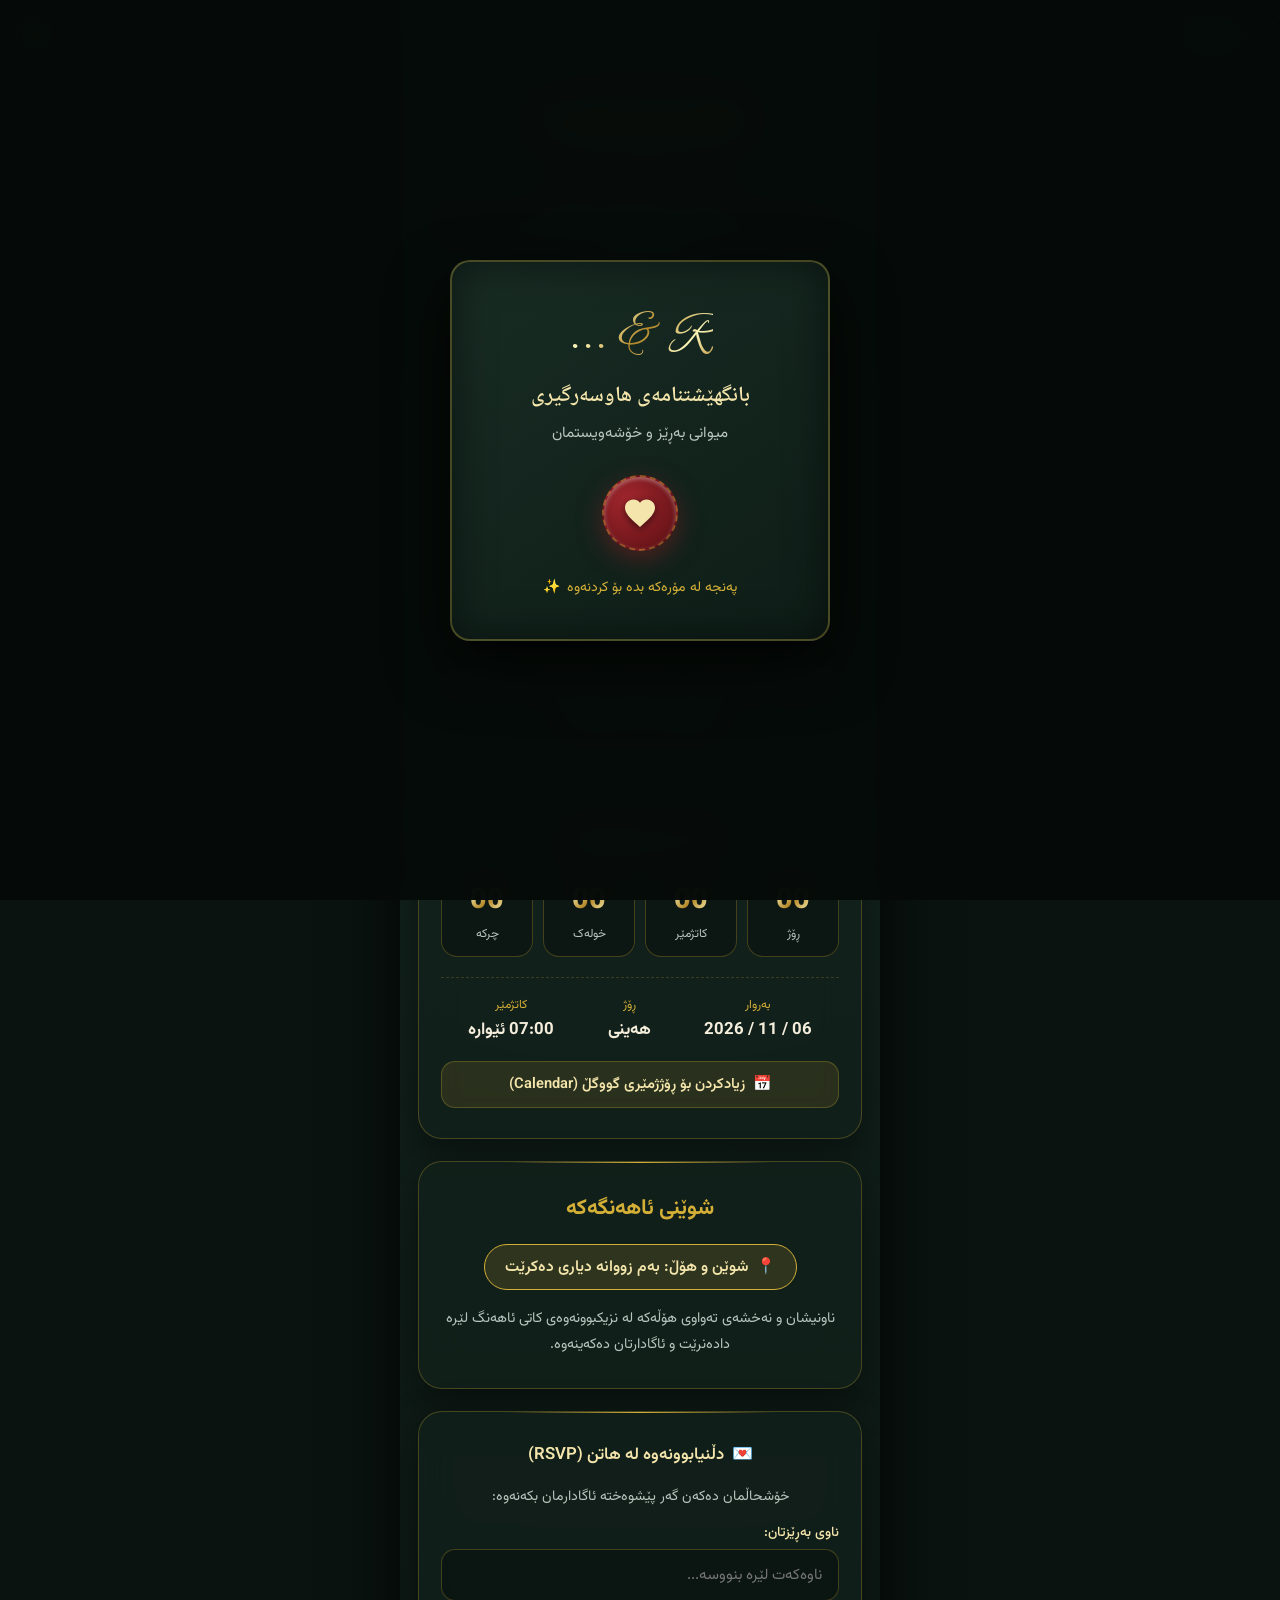
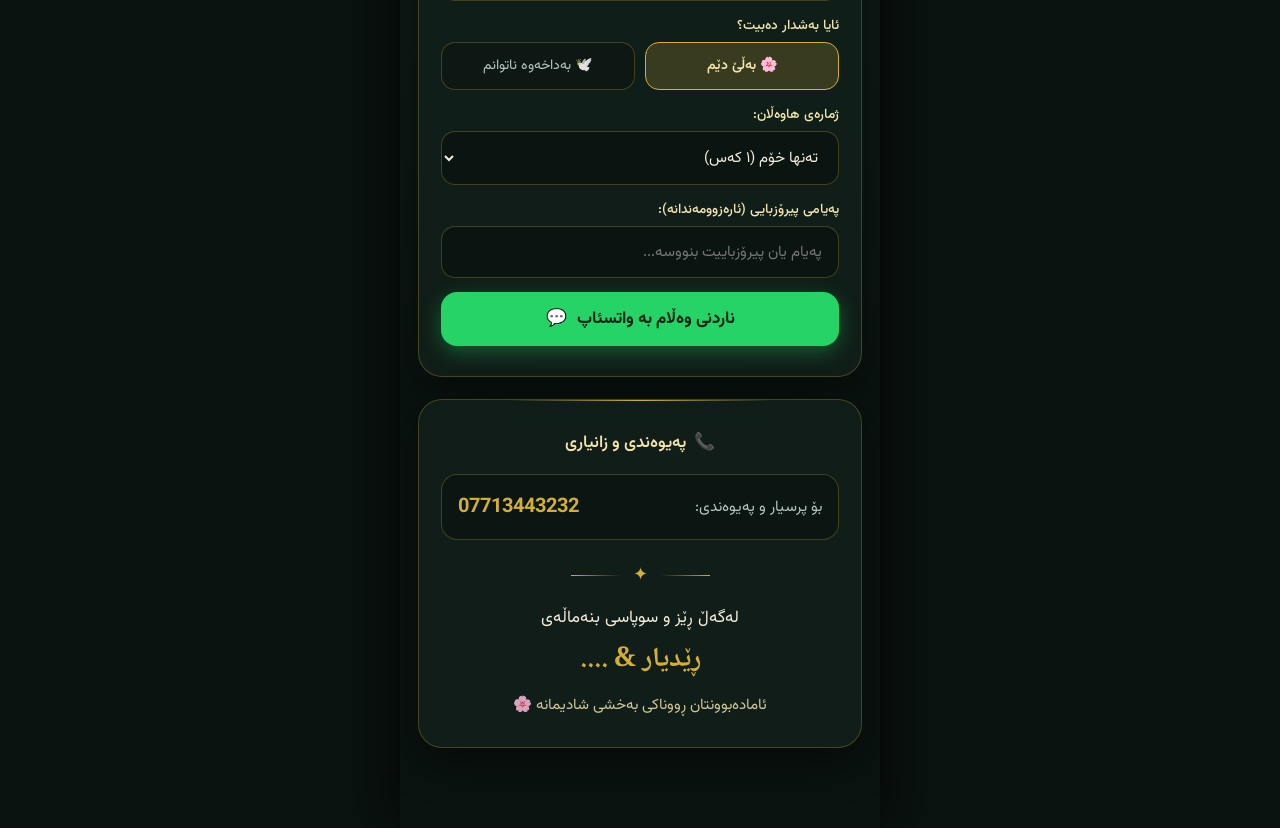
==== commit 29ae019a: "Add files via upload" ====
--- a/index.html
+++ b/index.html
@@ -1,382 +1,1084 @@
 <!DOCTYPE html>
 <html lang="ckb" dir="rtl">
- 
 <head>
-  <meta charset="UTF-8">
-  <meta name="viewport" content="width=device-width, initial-scale=1.0">
-  <meta name="description" content="تۆمارکردن بۆ خولی کانولا دانان و جۆرەکانی دەرزی لێدان — دەزگای روانگە، هەڵەبجە">
-  <meta name="robots" content="index, follow">
-  <meta name="theme-color" content="#176f86">
-  <meta name="color-scheme" content="dark">
- 
-  <!-- Open Graph -->
-  <meta property="og:title" content="تۆمارکردن — کانولا دانان و دەرزی لێدان">
-  <meta property="og:description" content="خولی پراکتیکی پزیشکی لە دەزگای روانگە، هەڵەبجە. تۆمارکردن ئۆنلاین.">
-  <meta property="og:type" content="website">
-  <meta property="og:locale" content="ckb_IQ">
- 
-  <title>فۆڕمی تۆمارکردن — دەزگای روانگە</title>
-  <link rel="icon" type="image/png" href="rwanga.png">
- 
-  <!-- Font performance: preconnect + non-blocking load -->
-  <link rel="preconnect" href="https://fonts.googleapis.com">
-  <link rel="preconnect" href="https://fonts.gstatic.com" crossorigin>
-  <link rel="preload" as="style"
-    href="https://fonts.googleapis.com/css2?family=Noto+Sans+Arabic:wght@400;500;600;700;800&family=Vazirmatn:wght@400;500;600;700;800&display=swap">
-  <link rel="stylesheet"
-    href="https://fonts.googleapis.com/css2?family=Noto+Sans+Arabic:wght@400;500;600;700;800&family=Vazirmatn:wght@400;500;600;700;800&display=swap"
-    media="print" onload="this.media='all'">
-  <noscript>
-    <link rel="stylesheet"
-      href="https://fonts.googleapis.com/css2?family=Noto+Sans+Arabic:wght@400;500;600;700;800&family=Vazirmatn:wght@400;500;600;700;800&display=swap">
-  </noscript>
- 
-  <link rel="stylesheet" href="style.css">
+    <meta charset="UTF-8">
+    <meta name="viewport" content="width=device-width, initial-scale=1.0, maximum-scale=1.0, user-scalable=no">
+    <title>بانگهێشتنامەی هاوسەرگیری - ڕێدیار</title>
+
+    <!-- فۆنتە شازەکانی گووگڵ بۆ کوردی و ژمارەکان -->
+    <link rel="preconnect" href="https://fonts.googleapis.com">
+    <link rel="preconnect" href="https://fonts.gstatic.com" crossorigin>
+    <link href="https://fonts.googleapis.com/css2?family=Alex+Brush&family=Amiri:ital,wght@0,400;0,700;1,400&family=Noto+Naskh+Arabic:wght@400;500;600;700&family=Vazirmatn:wght@300;400;500;700;800&display=swap" rel="stylesheet">
+
+    <style>
+        :root {
+            /* ڕەنگە شاهانەییەکان (Emerald & Gold) */
+            --bg-deep: #0a1310;
+            --bg-card: rgba(18, 32, 28, 0.78);
+            --gold-primary: #d4af37;
+            --gold-light: #f3e5ab;
+            --gold-dark: #aa820a;
+            --gold-gradient: linear-gradient(135deg, #bf953f 0%, #fcf6ba 25%, #b38728 50%, #fbf5b7 75%, #aa771c 100%);
+            --text-main: #f5eedc;
+            --text-muted: #b8c5be;
+            --accent-green: #142a22;
+            --wax-color: #8b1e24;
+            --wax-shadow: rgba(139, 30, 36, 0.5);
+            --border-gold: rgba(212, 175, 55, 0.28);
+            --radius-main: 24px;
+        }
+
+        /* دۆخی ڕەشی قەترانی (Obsidian & Gold) */
+        body.theme-obsidian {
+            --bg-deep: #09090b;
+            --bg-card: rgba(20, 20, 24, 0.85);
+            --accent-green: #18181b;
+        }
+
+        * {
+            margin: 0;
+            padding: 0;
+            box-sizing: border-box;
+            -webkit-tap-highlight-color: transparent;
+        }
+
+        html, body {
+            width: 100%;
+            min-height: 100vh;
+            background-color: var(--bg-deep);
+            color: var(--text-main);
+            font-family: 'Vazirmatn', 'Noto Naskh Arabic', sans-serif;
+            overflow-x: hidden;
+            scroll-behavior: smooth;
+        }
+
+        .mobile-viewport {
+            max-width: 480px;
+            margin: 0 auto;
+            min-height: 100vh;
+            position: relative;
+            background: radial-gradient(circle at 50% 20%, #152720 0%, var(--bg-deep) 80%);
+            box-shadow: 0 0 60px rgba(0, 0, 0, 0.85);
+            overflow: hidden;
+            display: flex;
+            flex-direction: column;
+        }
+
+        .ambient-glow {
+            position: fixed;
+            top: 10%;
+            left: 50%;
+            transform: translateX(-50%);
+            width: 320px;
+            height: 320px;
+            background: radial-gradient(circle, rgba(212, 175, 55, 0.15) 0%, transparent 70%);
+            filter: blur(40px);
+            pointer-events: none;
+            z-index: 1;
+            animation: pulseGlow 6s ease-in-out infinite alternate;
+        }
+
+        @keyframes pulseGlow {
+            0% { opacity: 0.4; transform: translateX(-50%) scale(0.9); }
+            100% { opacity: 0.8; transform: translateX(-50%) scale(1.15); }
+        }
+
+        .sparks-canvas {
+            position: fixed;
+            inset: 0;
+            pointer-events: none;
+            z-index: 2;
+        }
+
+        /* دوگمەکانی سەرەوە (Top Action Bar) */
+        .top-bar-controls {
+            position: fixed;
+            top: 16px;
+            left: 16px;
+            right: 16px;
+            display: flex;
+            justify-content: space-between;
+            align-items: center;
+            z-index: 99;
+            pointer-events: none;
+        }
+
+        .top-bar-controls > * {
+            pointer-events: auto;
+        }
+
+        .audio-pill {
+            background: rgba(10, 19, 16, 0.85);
+            border: 1px solid var(--border-gold);
+            backdrop-filter: blur(12px);
+            padding: 8px 14px;
+            border-radius: 30px;
+            display: flex;
+            align-items: center;
+            gap: 8px;
+            cursor: pointer;
+            box-shadow: 0 4px 20px rgba(0, 0, 0, 0.4);
+            transition: all 0.3s;
+        }
+
+        .audio-pill:hover {
+            transform: scale(1.05);
+            border-color: var(--gold-primary);
+        }
+
+        .audio-wave {
+            display: flex;
+            align-items: center;
+            gap: 2.5px;
+            height: 14px;
+        }
+
+        .audio-wave span {
+            width: 3px;
+            height: 100%;
+            background: var(--gold-primary);
+            border-radius: 3px;
+            transform: scaleY(0.3);
+            transition: transform 0.2s;
+        }
+
+        .audio-pill.playing .audio-wave span:nth-child(1) { animation: waveAnim 0.9s infinite ease-in-out alternate; }
+        .audio-pill.playing .audio-wave span:nth-child(2) { animation: waveAnim 0.7s infinite ease-in-out alternate 0.2s; }
+        .audio-pill.playing .audio-wave span:nth-child(3) { animation: waveAnim 1.1s infinite ease-in-out alternate 0.4s; }
+
+        @keyframes waveAnim {
+            0% { transform: scaleY(0.2); }
+            100% { transform: scaleY(1); }
+        }
+
+        .audio-pill-label {
+            font-size: 0.78rem;
+            color: var(--gold-light);
+            font-weight: 500;
+        }
+
+        .top-right-group {
+            display: flex;
+            align-items: center;
+            gap: 8px;
+        }
+
+        .switch-version-btn {
+            background: rgba(10, 19, 16, 0.85);
+            border: 1px solid var(--border-gold);
+            backdrop-filter: blur(12px);
+            padding: 7px 12px;
+            border-radius: 20px;
+            color: var(--gold-light);
+            text-decoration: none;
+            font-size: 0.78rem;
+            font-weight: 600;
+            display: flex;
+            align-items: center;
+            gap: 5px;
+            box-shadow: 0 4px 15px rgba(0,0,0,0.4);
+            transition: all 0.3s;
+        }
+
+        .switch-version-btn:hover {
+            background: rgba(212, 175, 55, 0.2);
+            border-color: var(--gold-primary);
+            color: #fff;
+        }
+
+        .theme-switch-btn {
+            background: rgba(10, 19, 16, 0.85);
+            border: 1px solid var(--border-gold);
+            backdrop-filter: blur(12px);
+            width: 36px;
+            height: 36px;
+            border-radius: 50%;
+            display: flex;
+            align-items: center;
+            justify-content: center;
+            cursor: pointer;
+            color: var(--gold-light);
+            font-size: 0.95rem;
+            box-shadow: 0 4px 15px rgba(0,0,0,0.4);
+            transition: all 0.3s;
+        }
+
+        .theme-switch-btn:hover {
+            transform: rotate(45deg);
+        }
+
+        /* پاکەتنامەی مۆری مۆم (Wax Seal Envelope) */
+        #envelopeModal {
+            position: fixed;
+            inset: 0;
+            z-index: 100;
+            background: rgba(6, 11, 9, 0.96);
+            backdrop-filter: blur(18px);
+            display: flex;
+            flex-direction: column;
+            align-items: center;
+            justify-content: center;
+            padding: 20px;
+            transition: opacity 0.8s ease, visibility 0.8s ease;
+        }
+
+        #envelopeModal.opened {
+            opacity: 0;
+            visibility: hidden;
+            pointer-events: none;
+        }
+
+        .envelope-wrapper {
+            position: relative;
+            width: 100%;
+            max-width: 380px;
+            background: linear-gradient(145deg, #182c24, #0e1d17);
+            border-radius: 20px;
+            border: 2px solid var(--border-gold);
+            padding: 40px 24px;
+            text-align: center;
+            box-shadow: 0 25px 60px rgba(0, 0, 0, 0.7), inset 0 0 40px rgba(0,0,0,0.5);
+            cursor: pointer;
+            transition: transform 0.4s ease;
+        }
+
+        .envelope-wrapper:hover {
+            transform: translateY(-5px);
+        }
+
+        .envelope-monogram {
+            font-family: 'Alex Brush', cursive;
+            font-size: 3.5rem;
+            background: var(--gold-gradient);
+            -webkit-background-clip: text;
+            -webkit-text-fill-color: transparent;
+            margin-bottom: 6px;
+            display: inline-block;
+        }
+
+        .envelope-title {
+            font-family: 'Noto Naskh Arabic', serif;
+            font-size: 1.35rem;
+            color: var(--gold-light);
+            font-weight: 600;
+            margin-bottom: 6px;
+        }
+
+        .envelope-subtitle {
+            font-size: 0.95rem;
+            color: var(--text-muted);
+            margin-bottom: 30px;
+        }
+
+        .wax-seal {
+            width: 76px;
+            height: 76px;
+            margin: 0 auto;
+            border-radius: 50%;
+            background: radial-gradient(circle at 35% 35%, #a5282f, #6d151a 70%, #440a0e 100%);
+            box-shadow: 0 8px 25px var(--wax-shadow), inset 0 2px 4px rgba(255, 255, 255, 0.35);
+            display: flex;
+            align-items: center;
+            justify-content: center;
+            cursor: pointer;
+            animation: pulseSeal 2.2s infinite ease-in-out;
+            border: 2px dashed rgba(212, 175, 55, 0.4);
+        }
+
+        @keyframes pulseSeal {
+            0%, 100% { transform: scale(1); box-shadow: 0 8px 25px var(--wax-shadow); }
+            50% { transform: scale(1.06); box-shadow: 0 12px 35px rgba(212, 175, 55, 0.5); }
+        }
+
+        .wax-seal svg {
+            width: 36px;
+            height: 36px;
+            fill: var(--gold-light);
+            filter: drop-shadow(0 2px 4px rgba(0,0,0,0.6));
+        }
+
+        .tap-notice {
+            margin-top: 26px;
+            font-size: 0.88rem;
+            color: var(--gold-primary);
+            display: flex;
+            align-items: center;
+            justify-content: center;
+            gap: 6px;
+        }
+
+        /* بەشەکانی ناوەوە (Content Flow) */
+        .content-flow {
+            position: relative;
+            z-index: 10;
+            padding: 70px 18px 80px;
+            display: flex;
+            flex-direction: column;
+            gap: 22px;
+        }
+
+        .lux-card {
+            background: var(--bg-card);
+            border: 1px solid var(--border-gold);
+            backdrop-filter: blur(20px);
+            -webkit-backdrop-filter: blur(20px);
+            border-radius: var(--radius-main);
+            padding: 30px 22px;
+            text-align: center;
+            position: relative;
+            box-shadow: 0 15px 40px rgba(0, 0, 0, 0.45);
+        }
+
+        .lux-card::before {
+            content: '';
+            position: absolute;
+            top: 0;
+            left: 20%;
+            right: 20%;
+            height: 1px;
+            background: linear-gradient(90deg, transparent, var(--gold-primary), transparent);
+        }
+
+        .guest-greeting-pill {
+            display: inline-flex;
+            align-items: center;
+            gap: 8px;
+            background: rgba(212, 175, 55, 0.12);
+            border: 1px solid rgba(212, 175, 55, 0.3);
+            padding: 7px 18px;
+            border-radius: 50px;
+            font-size: 0.92rem;
+            color: var(--gold-light);
+            margin-bottom: 14px;
+            font-weight: 500;
+        }
+
+        .bismillah-verse {
+            font-family: 'Amiri', serif;
+            font-size: 1.45rem;
+            color: var(--gold-primary);
+            margin-bottom: 12px;
+            text-shadow: 0 0 20px rgba(212, 175, 55, 0.3);
+        }
+
+        .ayah-content {
+            font-family: 'Amiri', serif;
+            font-size: 1.15rem;
+            line-height: 2.2;
+            color: var(--text-main);
+            margin-bottom: 8px;
+        }
+
+        .ayah-ref {
+            font-size: 0.8rem;
+            color: var(--gold-light);
+            opacity: 0.75;
+        }
+
+        /* بەشی ناوی زاوا و بووک */
+        .hero-banner {
+            padding: 38px 20px;
+        }
+
+        .event-tag {
+            font-size: 0.95rem;
+            letter-spacing: 3px;
+            color: var(--gold-light);
+            text-transform: uppercase;
+            margin-bottom: 14px;
+            font-weight: 500;
+        }
+
+        .couple-name {
+            font-family: 'Noto Naskh Arabic', 'Amiri', serif;
+            font-size: 2.6rem;
+            font-weight: 700;
+            background: var(--gold-gradient);
+            -webkit-background-clip: text;
+            -webkit-text-fill-color: transparent;
+            line-height: 1.3;
+            display: block;
+        }
+
+        .name-and {
+            font-family: 'Alex Brush', cursive;
+            font-size: 2.8rem;
+            color: var(--gold-light);
+            margin: -6px 0;
+            display: block;
+        }
+
+        .ornament-divider {
+            display: flex;
+            align-items: center;
+            justify-content: center;
+            gap: 12px;
+            margin: 18px 0;
+        }
+
+        .ornament-line {
+            height: 1px;
+            width: 50px;
+            background: linear-gradient(90deg, transparent, var(--gold-primary));
+        }
+
+        .ornament-line.flip {
+            background: linear-gradient(90deg, var(--gold-primary), transparent);
+        }
+
+        .ornament-symbol {
+            color: var(--gold-primary);
+            font-size: 1.1rem;
+        }
+
+        .warm-invite {
+            font-size: 1.12rem;
+            line-height: 2.1;
+            color: var(--text-main);
+        }
+
+        .warm-invite strong {
+            color: var(--gold-light);
+        }
+
+        /* تایمەر */
+        .timer-header {
+            font-size: 1.05rem;
+            color: var(--gold-light);
+            margin-bottom: 18px;
+            font-weight: 600;
+            display: flex;
+            align-items: center;
+            justify-content: center;
+            gap: 8px;
+        }
+
+        .countdown-boxes {
+            display: grid;
+            grid-template-columns: repeat(4, 1fr);
+            gap: 10px;
+        }
+
+        .c-box {
+            background: rgba(10, 19, 16, 0.7);
+            border: 1px solid var(--border-gold);
+            border-radius: 16px;
+            padding: 14px 4px 10px;
+            text-align: center;
+        }
+
+        .c-number {
+            font-size: 1.8rem;
+            font-weight: 800;
+            background: var(--gold-gradient);
+            -webkit-background-clip: text;
+            -webkit-text-fill-color: transparent;
+            line-height: 1;
+            margin-bottom: 5px;
+            display: block;
+        }
+
+        .c-label {
+            font-size: 0.75rem;
+            color: var(--text-muted);
+        }
+
+        .date-badge-row {
+            display: flex;
+            justify-content: space-around;
+            margin-top: 20px;
+            padding-top: 18px;
+            border-top: 1px dashed rgba(212, 175, 55, 0.2);
+        }
+
+        .badge-title {
+            font-size: 0.75rem;
+            color: var(--gold-primary);
+            margin-bottom: 3px;
+        }
+
+        .badge-value {
+            font-size: 1.05rem;
+            color: var(--text-main);
+            font-weight: 700;
+        }
+
+        .cal-btn {
+            display: inline-flex;
+            align-items: center;
+            justify-content: center;
+            gap: 8px;
+            margin-top: 18px;
+            width: 100%;
+            background: rgba(212, 175, 55, 0.12);
+            border: 1px solid var(--border-gold);
+            padding: 11px 16px;
+            border-radius: 14px;
+            color: var(--gold-light);
+            text-decoration: none;
+            font-size: 0.92rem;
+            font-weight: 600;
+            transition: all 0.3s;
+        }
+
+        .cal-btn:hover {
+            background: rgba(212, 175, 55, 0.25);
+            border-color: var(--gold-primary);
+        }
+
+        /* بەشی شوێن (Location Badge) */
+        .hall-title {
+            font-size: 1.35rem;
+            color: var(--gold-primary);
+            font-weight: 700;
+            margin-bottom: 8px;
+        }
+
+        .pending-location-pill {
+            display: inline-flex;
+            align-items: center;
+            gap: 8px;
+            background: rgba(212, 175, 55, 0.15);
+            border: 1px solid var(--gold-primary);
+            padding: 10px 20px;
+            border-radius: 50px;
+            color: var(--gold-light);
+            font-size: 0.98rem;
+            font-weight: 600;
+            margin: 10px 0 16px;
+            animation: pulseHint 2.5s infinite;
+        }
+
+        @keyframes pulseHint {
+            0%, 100% { opacity: 0.8; transform: scale(0.99); }
+            50% { opacity: 1; transform: scale(1.02); }
+        }
+
+        .location-note {
+            font-size: 0.9rem;
+            color: var(--text-muted);
+            line-height: 1.8;
+        }
+
+        /* فۆڕمی وەڵامدانەوە بۆ واتسئاپ (RSVP Form) */
+        .rsvp-form {
+            display: flex;
+            flex-direction: column;
+            gap: 14px;
+            margin-top: 14px;
+            text-align: right;
+        }
+
+        .input-group label {
+            font-size: 0.85rem;
+            color: var(--gold-light);
+            margin-bottom: 6px;
+            display: block;
+            font-weight: 500;
+        }
+
+        .input-field {
+            width: 100%;
+            padding: 13px 16px;
+            border-radius: 14px;
+            background: rgba(10, 19, 16, 0.65);
+            border: 1px solid var(--border-gold);
+            color: var(--text-main);
+            font-family: inherit;
+            font-size: 0.95rem;
+            outline: none;
+            transition: border-color 0.3s;
+        }
+
+        .input-field:focus {
+            border-color: var(--gold-primary);
+        }
+
+        .radio-options {
+            display: grid;
+            grid-template-columns: 1fr 1fr;
+            gap: 10px;
+        }
+
+        .radio-card {
+            border: 1px solid var(--border-gold);
+            background: rgba(10, 19, 16, 0.5);
+            border-radius: 14px;
+            padding: 12px 10px;
+            text-align: center;
+            cursor: pointer;
+            transition: all 0.3s;
+            font-size: 0.88rem;
+            color: var(--text-muted);
+        }
+
+        .radio-card.active {
+            background: rgba(212, 175, 55, 0.2);
+            border-color: var(--gold-primary);
+            color: var(--gold-light);
+            font-weight: 600;
+        }
+
+        .submit-rsvp-btn {
+            width: 100%;
+            padding: 14px;
+            border-radius: 16px;
+            border: none;
+            background: #25D366;
+            color: #0b2214;
+            font-family: inherit;
+            font-size: 1.05rem;
+            font-weight: 700;
+            display: flex;
+            align-items: center;
+            justify-content: center;
+            gap: 10px;
+            cursor: pointer;
+            box-shadow: 0 6px 20px rgba(37, 211, 102, 0.35);
+            transition: all 0.3s ease;
+        }
+
+        .submit-rsvp-btn:hover {
+            transform: translateY(-2px);
+        }
+
+        /* بەشی پەیوەندی و مۆبایل */
+        .single-contact-box {
+            background: rgba(10, 19, 16, 0.6);
+            border: 1px solid var(--border-gold);
+            border-radius: 16px;
+            padding: 16px;
+            margin-top: 14px;
+            display: flex;
+            align-items: center;
+            justify-content: space-between;
+        }
+
+        .contact-link {
+            font-size: 1.25rem;
+            color: var(--gold-primary);
+            font-weight: 700;
+            text-decoration: none;
+            direction: ltr;
+        }
+
+        .family-thanks {
+            font-size: 1.05rem;
+            color: var(--text-main);
+            margin-bottom: 6px;
+        }
+
+        .family-signature {
+            font-family: 'Noto Naskh Arabic', serif;
+            font-size: 1.7rem;
+            font-weight: 700;
+            color: var(--gold-primary);
+            margin-bottom: 10px;
+        }
+
+        .closing-heart {
+            font-size: 0.95rem;
+            color: var(--gold-light);
+            opacity: 0.85;
+        }
+    </style>
 </head>
- 
 <body>
-  <div class="page-shell">
-    <main class="form-shell" role="main" id="main-content">
- 
-      <header class="title-card" role="banner">
-        <div class="title-card__accent" aria-hidden="true"></div>
- 
-        <div class="org-badge" role="note">
-          <span class="org-badge__dot" aria-hidden="true"></span>
-          دەزگای روانگە — زنجیرە کۆرسی گەنجی بەرهەمدار
+
+    <canvas id="sparksCanvas" class="sparks-canvas"></canvas>
+    <div class="ambient-glow"></div>
+
+    <!-- دوگمەکانی سەرەوە (Controls Bar) -->
+    <div class="top-bar-controls">
+        <div class="audio-pill" id="audioPill" onclick="toggleMusic()">
+            <div class="audio-wave">
+                <span></span>
+                <span></span>
+                <span></span>
+            </div>
+            <span class="audio-pill-label" id="audioText">مۆسیقا</span>
         </div>
- 
-        <p class="eyebrow">Cannulation and Types of Injections</p>
-        <h1>کانولا دانان و جۆرەکانی دەرزی لێدان و فریاگوزاری سەرەتایی</h1>
- 
-        <p class="lead">
-          لە چوارچێوەی پڕۆژەی زنجیرە کۆرسی گەنجی بەرهەمدار، ئەم خولە بە شێوازێکی
-          پراکتیکی پێشکەوتوو و سەردەمیانە <strong>بە شێوەی ئۆنلاین</strong> پێشکەش دەکرێت.
-        </p>
- 
-        <div class="course-meta" role="list" aria-label="زانیارییەکانی خول">
-          <div class="course-meta__item" role="listitem">
-            <span class="course-meta__icon" aria-hidden="true">📅</span>
-            <div>
-              <span class="course-meta__label">بەروار</span>
-              <span class="course-meta__value">
-                چوارشەممە ٢٩/٤/٢٠٢٦
-                &nbsp;·&nbsp;
-                پێنجشەممە ٣٠/٤/٢٠٢٦
-              </span>
+
+        <div class="top-right-group">
+            <button class="theme-switch-btn" onclick="toggleTheme()" title="گۆڕینی ڕەنگ">✨</button>
+        </div>
+    </div>
+
+    <audio id="romanticMusic" loop preload="auto">
+        <source src="https://assets.mixkit.co/music/preview/mixkit-romantic-wedding-violin-and-piano-song-687.mp3" type="audio/mp3">
+    </audio>
+
+    <!-- ١. پەڕەی مۆری مۆمی سەرەتا -->
+    <div id="envelopeModal" onclick="unsealInvitation()">
+        <div class="envelope-wrapper">
+            <div class="envelope-monogram">R &amp; ...</div>
+            <h1 class="envelope-title">بانگهێشتنامەی هاوسەرگیری</h1>
+            <p class="envelope-subtitle" id="coverGuestName">میوانی بەڕێز و خۆشەویستمان</p>
+            
+            <div class="wax-seal">
+                <svg viewBox="0 0 24 24">
+                    <path d="M12 21.35l-1.45-1.32C5.4 15.36 2 12.28 2 8.5 2 5.42 4.42 3 7.5 3c1.74 0 3.41.81 4.5 2.09C13.09 3.81 14.76 3 16.5 3 19.58 3 22 5.42 22 8.5c0 3.78-3.4 6.86-8.55 11.54L12 21.35z"/>
+                </svg>
             </div>
-          </div>
-          <div class="course-meta__item" role="listitem">
-            <span class="course-meta__icon" aria-hidden="true">⏱</span>
-            <div>
-              <span class="course-meta__label">ماوە</span>
-              <span class="course-meta__value">٢ ڕۆژ</span>
+
+            <div class="tap-notice">
+                <span>پەنجە لە مۆرەکە بدە بۆ کردنەوە</span>
+                <span>✨</span>
             </div>
-          </div>
-          <div class="course-meta__item" role="listitem">
-            <span class="course-meta__icon" aria-hidden="true">📍</span>
-            <div>
-              <span class="course-meta__label">شوێن</span>
-              <span class="course-meta__value">
-                <a href="https://maps.app.goo.gl/pkV5ePofHRRp8667A" target="_blank" rel="noopener noreferrer"
-                  class="location-link" aria-label="هەڵەبجە - هۆڵی ڕوانگە (کرتە بکە بۆ نەخشە)">
-                  هەڵەبجە - هۆڵی ڕوانگە
+        </div>
+    </div>
+
+    <!-- ٢. چوارچێوەی ناوەڕۆک بۆ مۆبایل -->
+    <main class="mobile-viewport">
+        <div class="content-flow">
+
+            <!-- کارتی ئایەت -->
+            <section class="lux-card">
+                <div class="guest-greeting-pill" id="guestPill">
+                    <span>👑</span>
+                    <span id="personalizedGuest">میوانی بەڕێز و خۆشەویست</span>
+                </div>
+
+                <div class="bismillah-verse">بِسْمِ اللَّهِ الرَّحْمَٰنِ الرَّحِيمِ</div>
+                <p class="ayah-content">
+                    «وَمِنْ آيَاتِهِ أَنْ خَلَقَ لَكُم مِّنْ أَنفُسِكُمْ أَزْوَاجًا لِّتَسْكُنُوا إِلَيْهَا وَجَعَلَ بَيْنَكُم مَّوَدَّةً وَرَحْمَةً»
+                </p>
+                <div class="ayah-ref">سورة الروم - ۲۱</div>
+            </section>
+
+            <!-- کارتی ناوی زاوا و بووک -->
+            <section class="lux-card hero-banner">
+                <div class="event-tag">ئاهەنگی هاوسەرگیری</div>
+                
+                <div class="groom-bride-wrap">
+                    <span class="couple-name">ڕێدیار</span>
+                    <span class="name-and">&amp;</span>
+                    <span class="couple-name">....</span>
+                </div>
+
+                <div class="ornament-divider">
+                    <div class="ornament-line"></div>
+                    <span class="ornament-symbol">✦</span>
+                    <div class="ornament-line flip"></div>
+                </div>
+
+                <p class="warm-invite">
+                    بە بوونتان خۆشحاڵ و سەرفرازین لە هاوبەشی کردنمان لە <strong>جوانترین ساتی ژیانمان</strong>
+                </p>
+            </section>
+
+            <!-- تایمەری پێچەوانە (2026-11-06) -->
+            <section class="lux-card">
+                <div class="timer-header">
+                    <span>⏳</span>
+                    <span>ماوە بۆ ڕۆژی گەورە</span>
+                </div>
+
+                <div class="countdown-boxes">
+                    <div class="c-box">
+                        <span class="c-number" id="boxDays">00</span>
+                        <span class="c-label">ڕۆژ</span>
+                    </div>
+                    <div class="c-box">
+                        <span class="c-number" id="boxHours">00</span>
+                        <span class="c-label">کاتژمێر</span>
+                    </div>
+                    <div class="c-box">
+                        <span class="c-number" id="boxMins">00</span>
+                        <span class="c-label">خولەک</span>
+                    </div>
+                    <div class="c-box">
+                        <span class="c-number" id="boxSecs">00</span>
+                        <span class="c-label">چرکە</span>
+                    </div>
+                </div>
+
+                <div class="date-badge-row">
+                    <div class="badge-item">
+                        <div class="badge-title">بەروار</div>
+                        <div class="badge-value">06 / 11 / 2026</div>
+                    </div>
+                    <div class="badge-item">
+                        <div class="badge-title">ڕۆژ</div>
+                        <div class="badge-value">هەینی</div>
+                    </div>
+                    <div class="badge-item">
+                        <div class="badge-title">کاتژمێر</div>
+                        <div class="badge-value">07:00 ئێوارە</div>
+                    </div>
+                </div>
+
+                <a class="cal-btn" href="https://calendar.google.com/calendar/render?action=TEMPLATE&text=%D8%A6%D8%A7%D9%87%D9%87%D9%86%DA%AF%DB%8C+%D9%87%D8%A7%D9%88%D8%B3%DB%8param%DB%8C%D8%B1%DB%8C+%DA%95%DB%8E%D8%AF%DB%8C%D8%A7%D8%B1&dates=20261106T160000Z/20261106T200000Z&details=%D8%A8%D8%A7%D9%86%DA%AF%D9%87%DB%8E%D8%B4%D8%AA%D9%86%D8%A7%D9%85%D9%87%DB%8C+%D9%87%D8%A7%D9%88%D8%B3%DB%8param%DB%8C%D8%B1%DB%8C+%DA%95%DB%8E%D8%AF%DB%8C%D8%A7%D8%B1&location=%D8%B4%D9%88%DB%8E%D9%86+%D8%A8%DB%87%D9%85+%D8%B2%D9%88%D9%88%D8%A7%D9%86%D9%87+%D8%AF%DB%8C%D8%A7%D8%B1%DB%8C+%D8%AF%DB%87%DA%A9%D8%B1%DB%8E%D8%AA" target="_blank" rel="noopener">
+                    <span>📅</span>
+                    <span>زیادکردن بۆ ڕۆژژمێری گووگڵ (Calendar)</span>
                 </a>
-              </span>
-            </div>
-          </div>
+            </section>
+
+            <!-- شوێن و لۆکەیشن -->
+            <section class="lux-card">
+                <div class="hall-title">شوێنی ئاهەنگەکە</div>
+                
+                <div class="pending-location-pill">
+                    <span>📍</span>
+                    <span>شوێن و هۆڵ: بەم زووانە دیاری دەکرێت</span>
+                </div>
+
+                <p class="location-note">
+                    ناونیشان و نەخشەی تەواوی هۆڵەکە لە نزیکبوونەوەی کاتی ئاهەنگ لێرە دادەنرێت و ئاگادارتان دەکەینەوە.
+                </p>
+            </section>
+
+            <!-- فۆڕمی وەڵامدانەوە بۆ واتسئاپ -->
+            <section class="lux-card">
+                <div class="timer-header">
+                    <span>💌</span>
+                    <span>دڵنیابوونەوە لە هاتن (RSVP)</span>
+                </div>
+                <p style="font-size:0.88rem; color:var(--text-muted); margin-bottom:12px;">
+                    خۆشحاڵمان دەکەن گەر پێشوەختە ئاگادارمان بکەنەوە:
+                </p>
+
+                <form class="rsvp-form" onsubmit="sendWhatsAppRSVP(event)">
+                    <div class="input-group">
+                        <label>ناوی بەڕێزتان:</label>
+                        <input type="text" id="rsvpName" class="input-field" placeholder="ناوەکەت لێرە بنووسە..." required>
+                    </div>
+
+                    <div class="input-group">
+                        <label>ئایا بەشدار دەبیت؟</label>
+                        <div class="radio-options">
+                            <div class="radio-card active" id="optYes" onclick="selectStatus('بەڵێ بەخۆشحاڵییەوە بەشدار دەبم')">
+                                🌸 بەڵێ دێم
+                            </div>
+                            <div class="radio-card" id="optNo" onclick="selectStatus('بەداخەوە ناتوانم بەشداربم بەڵام پیرۆزباییتان لێدەکەم')">
+                                🕊️ بەداخەوە ناتوانم
+                            </div>
+                        </div>
+                    </div>
+
+                    <div class="input-group">
+                        <label>ژمارەی هاوەڵان:</label>
+                        <select id="rsvpCount" class="input-field">
+                            <option value="١ کەس">تەنها خۆم (١ کەس)</option>
+                            <option value="٢ کەس">٢ کەس</option>
+                            <option value="٣ کەس">٣ کەس</option>
+                            <option value="٤ کەس یان زیاتر">٤ کەس یان زیاتر</option>
+                        </select>
+                    </div>
+
+                    <div class="input-group">
+                        <label>پەیامی پیرۆزبایی (ئارەزوومەندانە):</label>
+                        <input type="text" id="rsvpMsg" class="input-field" placeholder="پەیام یان پیرۆزباییت بنووسە...">
+                    </div>
+
+                    <button type="submit" class="submit-rsvp-btn">
+                        <span>ناردنی وەڵام بە واتسئاپ</span>
+                        <span>💬</span>
+                    </button>
+                </form>
+            </section>
+
+            <!-- پەیوەندی و سوپاسگوزاری -->
+            <section class="lux-card">
+                <div class="timer-header">
+                    <span>📞</span>
+                    <span>پەیوەندی و زانیاری</span>
+                </div>
+
+                <div class="single-contact-box">
+                    <span style="font-size:0.95rem; color:var(--text-muted);">بۆ پرسیار و پەیوەندی:</span>
+                    <a href="tel:07713443232" class="contact-link">07713443232</a>
+                </div>
+
+                <div class="ornament-divider" style="margin:22px 0 16px;">
+                    <div class="ornament-line"></div>
+                    <span class="ornament-symbol">✦</span>
+                    <div class="ornament-line flip"></div>
+                </div>
+
+                <div class="family-thanks">لەگەڵ ڕێز و سوپاسی بنەماڵەی</div>
+                <div class="family-signature">ڕێدیار &amp; ....</div>
+                <div class="closing-heart">ئامادەبوونتان ڕووناکی بەخشی شادیمانە 🌸</div>
+            </section>
+
         </div>
- 
-        <p class="lead lead--small title-card__note">
-          تکایە زانیارییەکانت بە وردی پڕ بکەرەوە بۆ تۆمارکردن.
-        </p>
-      </header>
- 
-      <nav aria-label="هەنگاوەکانی فۆڕم">
-        <ol class="stepper">
-          <li class="stepper__item is-active" data-step-chip="0" aria-current="step">
-            <span class="stepper__number" aria-hidden="true">١</span>
-            <span class="stepper__label">پێشەکی</span>
-          </li>
-          <li class="stepper__item" data-step-chip="1">
-            <span class="stepper__number" aria-hidden="true">٢</span>
-            <span class="stepper__label">زانیارییەکان</span>
-          </li>
-          <li class="stepper__item" data-step-chip="2">
-            <span class="stepper__number" aria-hidden="true">٣</span>
-            <span class="stepper__label">پشکنین و ناردن</span>
-          </li>
-        </ol>
-      </nav>
- 
-      <form id="multiStepForm" novalidate autocomplete="on" aria-label="فۆڕمی تۆمارکردن">
-        <!-- Honeypot -->
-        <div class="form-trap" aria-hidden="true">
-          <label for="companyWebsite">Leave this field empty</label>
-          <input id="companyWebsite" name="companyWebsite" type="text" tabindex="-1" autocomplete="new-password">
-        </div>
- 
-        <!-- ══ Step 0: Intro ══════════════════════ -->
-        <section class="step-panel step-panel--intro is-active" data-step="0" aria-labelledby="introTitle"
-          role="region">
- 
-          <article class="section-card intro-card">
-            <div class="section-card__head">
-              <p class="section-kicker" aria-hidden="true">هەنگاوی یەکەم</p>
-              <h2 id="introTitle">پێشەکی خول</h2>
-            </div>
- 
-            <div class="intro-copy">
-              <p>ئەم خولە بۆ فێرکردنی بنەماکانی دەرزی لێدان، کانولا دانان، و هەندێک ڕێنمایی گرنگی پزیشکییە.</p>
-              <p>تکایە پێش پڕکردنەوەی فۆڕم دڵنیابە کە زانیارییەکانت دروستن، چونکە دواتر بۆ پەیوەندی کردن بەکار دەهێنرێن.</p>
-            </div>
- 
-            <div class="program-grid" role="list" aria-label="بوارەکانی خول">
-              <div class="program-pill" role="listitem">
-                <span class="program-pill__icon" aria-hidden="true">💉</span>
-                <span class="program-pill__label">دەرزی لێدان</span>
-              </div>
-              <div class="program-pill" role="listitem">
-                <span class="program-pill__icon" aria-hidden="true">🩺</span>
-                <span class="program-pill__label">کانولا دانان</span>
-              </div>
-              <div class="program-pill" role="listitem">
-                <span class="program-pill__icon" aria-hidden="true">📋</span>
-                <span class="program-pill__label">ڕێنمایی پزیشکی</span>
-              </div>
-              <div class="program-pill" role="listitem">
-                <span class="program-pill__icon" aria-hidden="true">🔬</span>
-                <span class="program-pill__label">مەشق و پراکتیک</span>
-              </div>
-            </div>
- 
-            <div class="notice-grid" role="list">
-              <div class="notice-box" role="listitem">
-                <h3>تێبینی گرنگ</h3>
-                <p>ئەم خولە زیاتر بۆ بەشە پزیشکییەکانە. دوای تۆمارکردن، زانیارییەکان پشکنین دەکرێن.</p>
-              </div>
-              <div class="notice-box notice-box--soft" role="listitem">
-                <h3>دوای ناردن</h3>
-                <p>دوای ناردنی فۆڕم، زانیارییەکانت ڕاستەوخۆ دەچنە لای ڕێکخەرانی خول.</p>
-              </div>
-            </div>
- 
-            <label class="checkbox-card" for="confirmRead">
-              <input id="confirmRead" name="confirmRead" type="checkbox" aria-required="true">
-              <span class="checkbox-card__body">
-                <strong class="checkbox-card__title">پێش بەردەوامبوون دڵنیابە</strong>
-                <span class="checkbox-card__text">زانیارییەکانی خولم خوێندەوە و ئامادەم بۆ چوونە هەنگاوی داهاتوو.</span>
-              </span>
-            </label>
- 
-            <div class="panel-actions panel-actions--end">
-              <button class="button button--primary" id="startButton" type="button" disabled
-                aria-describedby="startHint">
-                چوونە هەنگاوی دووەم
-              </button>
-              <span id="startHint" class="sr-only">تکایە تیکی دڵنیابوونەوەکە هەڵبژێرە تا دەکرێت بەردەوام بیت</span>
-            </div>
-          </article>
-        </section>
- 
-        <!-- ══ Step 1: Info ═══════════════════════ -->
-        <section class="step-panel step-panel--details" data-step="1" aria-labelledby="infoTitle" hidden
-          role="region">
-          <article class="question-card question-card--lead">
-            <div class="section-card__head">
-              <p class="section-kicker" aria-hidden="true">هەنگاوی دووەم</p>
-              <h2 id="infoTitle">پڕکردنەوەی زانیاری</h2>
-            </div>
-            <p class="hint">تکایە هەموو خانە پێویستەکان بە دروستی پڕ بکەوە.</p>
-          </article>
- 
-          <!-- ناوی تەواو -->
-          <article class="question-card question-card--wide">
-            <label class="field-label" for="fullName">ناوی تەواو <span class="field-label__sub">( ناو بە ئینگلیزی )</span> <span class="field-required" aria-hidden="true">*</span></label>
-            <input id="fullName" name="fullName" type="text" placeholder="Mhamad Ahmad" required minlength="3"
-              pattern="[A-Za-z][A-Za-z\s'.-]*" autocomplete="name" autocapitalize="words" spellcheck="false" lang="en"
-              dir="ltr" aria-required="true">
-          </article>
- 
-          <!-- ژمارەی مۆبایل -->
-          <article class="question-card question-card--half">
-            <label class="field-label" for="phone">ژمارەی مۆبایل <span class="field-required" aria-hidden="true">*</span></label>
-            <input id="phone" name="phone" type="tel" placeholder="07501234567" required minlength="11" maxlength="11"
-              pattern="07(50|70|80|90)[0-9]{7}" inputmode="numeric" autocomplete="tel-national" dir="ltr"
-              aria-required="true" aria-describedby="phone-hint">
-            <span id="phone-hint" class="field-hint">نموونە: 07501234567</span>
-          </article>
- 
-          <!-- ئیمەیڵ -->
-          <article class="question-card question-card--half">
-            <label class="field-label" for="email">ئیمەیڵ <span class="field-required" aria-hidden="true">*</span></label>
-            <input id="email" name="email" type="email" placeholder="example@gmail.com" required inputmode="email"
-              autocomplete="email" spellcheck="false" dir="ltr" aria-required="true">
-          </article>
- 
-          <!-- شار -->
-          <article class="question-card question-card--half">
-            <label class="field-label" for="city">شار <span class="field-required" aria-hidden="true">*</span></label>
-            <input id="city" name="city" type="text" placeholder="ناوی شارەکەت" required minlength="2"
-              autocomplete="address-level2" list="citySuggestions" aria-required="true">
-          </article>
- 
-          <!-- ڕەگەز -->
-          <article class="question-card question-card--half">
-            <fieldset class="field-fieldset" aria-required="true">
-              <legend class="field-label">ڕەگەز <span class="field-required" aria-hidden="true">*</span></legend>
-              <div class="radio-group" id="genderGroup" role="radiogroup">
-                <label class="radio-card">
-                  <input type="radio" name="gender" value="نێر" required autocomplete="sex">
-                  <span>نێر</span>
-                </label>
-                <label class="radio-card">
-                  <input type="radio" name="gender" value="مێ" autocomplete="sex">
-                  <span>مێ</span>
-                </label>
-              </div>
-            </fieldset>
-          </article>
- 
-          <!-- تەمەن -->
-          <article class="question-card question-card--half">
-            <label class="field-label" for="age">تەمەن <span class="field-required" aria-hidden="true">*</span></label>
-            <input id="age" name="age" type="number" placeholder="تەمەنت بنووسە" required min="10" max="80"
-              inputmode="numeric" aria-required="true">
-          </article>
- 
-          <!-- بەش -->
-          <article class="question-card question-card--half">
-            <label class="field-label" for="department">بەش <span class="field-required" aria-hidden="true">*</span></label>
-            <input id="department" name="department" type="text" placeholder="وەک: پزیشکی، ددان، پەرستاری..." required
-              minlength="2" autocomplete="organization-title" list="departmentSuggestions" aria-required="true">
-          </article>
- 
-          <!-- پیشە -->
-          <article class="question-card question-card--wide">
-            <fieldset class="field-fieldset" aria-required="true">
-              <legend class="field-label">پیشە <span class="field-required" aria-hidden="true">*</span></legend>
-              <div class="radio-group radio-group--profession" id="professionGroup" role="radiogroup">
-                <label class="radio-card">
-                  <input type="radio" name="profession" value="خوێندکار" required>
-                  <span>خوێندکار</span>
-                </label>
-                <div class="other-combo">
-                  <label class="other-combo__radio" for="profRadioOther">
-                    <input type="radio" name="profession" value="other" id="profRadioOther">
-                    <span>تر</span>
-                  </label>
-                  <input type="text" id="professionOther" name="professionOther"
-                    class="other-input other-input--standalone" placeholder="پیشەکەت بنووسە..."
-                    autocomplete="organization-title" list="professionSuggestions" disabled aria-label="پیشەی تر">
-                </div>
-              </div>
-            </fieldset>
-          </article>
- 
-          <datalist id="citySuggestions">
-            <option value="هەڵەبجە"></option>
-            <option value="خورماڵ"></option>
-            <option value="سەیسایەق"></option>
-            <option value="سلێمانی"></option>
-            <option value="هەولێر"></option>
-          </datalist>
- 
-          <datalist id="departmentSuggestions"></datalist>
-          <datalist id="professionSuggestions"></datalist>
- 
-          <div class="panel-actions">
-            <button class="button button--ghost" type="button" data-prev aria-label="گەڕانەوە بۆ هەنگاوی پێشوو">گەڕانەوە</button>
-            <button class="button button--primary" type="button" data-next>چوونە پشکنینەوە</button>
-          </div>
-        </section>
- 
-        <!-- ══ Step 2: Review ═════════════════════ -->
-        <section class="step-panel step-panel--review" data-step="2" aria-labelledby="reviewTitle" hidden
-          role="region">
-          <article class="question-card question-card--lead">
-            <div class="section-card__head">
-              <p class="section-kicker" aria-hidden="true">هەنگاوی سێیەم</p>
-              <h2 id="reviewTitle">پشکنینەوە و ناردن</h2>
-            </div>
-            <p class="hint">
-              پێش ناردنی فۆڕمەکە، تکایە هەموو زانیارییەکان بخوێنەوە. ئەگەر هەڵەیەک هەیە، بگەڕێرەوە و دەستکاری بکە.
-            </p>
-          </article>
- 
-          <article class="question-card question-card--wide review-card">
-            <div id="reviewList" class="review-list" aria-live="polite" aria-label="پوختەی زانیارییەکانت"></div>
-          </article>
- 
-          <article class="question-card question-card--wide">
-            <label class="checkbox-card" for="confirmAccuracy">
-              <input id="confirmAccuracy" name="confirmAccuracy" type="checkbox" required aria-required="true">
-              <span>دڵنیام لە دروستی زانیارییەکان و ئامادەم بۆ ناردنی فۆڕمەکە.</span>
-            </label>
-          </article>
- 
-          <div id="submitMessage" class="submit-message" aria-live="assertive" role="status"></div>
- 
-          <div class="panel-actions">
-            <button class="button button--ghost" type="button" data-prev aria-label="گەڕانەوە بۆ هەنگاوی پێشوو">گەڕانەوە</button>
-            <button class="button button--primary" id="submitButton" type="submit" aria-describedby="submitMessage">
-              <span class="btn-text">ناردنی فۆڕم</span>
-              <span class="btn-spinner" aria-hidden="true"></span>
-            </button>
-          </div>
-        </section>
- 
-        <!-- ══ Step 3: Success ════════════════════ -->
-        <section class="step-panel step-panel--success" data-step="3" aria-labelledby="successTitle" hidden
-          role="region">
-          <article class="section-card success-card">
-            <div class="success-badge" aria-hidden="true">
-              <span class="success-badge__check">✓</span>
-            </div>
-            <div class="success-confetti" aria-hidden="true">
-              <span></span><span></span><span></span><span></span><span></span>
-              <span></span><span></span><span></span>
-            </div>
-            <div class="section-card__head">
-              <p class="section-kicker">تەواوبوو</p>
-              <h2 id="successTitle" tabindex="-1">فۆڕمەکەت بە سەرکەوتوویی نێردرا</h2>
-            </div>
-            <p class="lead lead--small">
-              سوپاس بۆ تۆمارکردن. زانیارییەکانت گەیشتنە لای ڕێکخەرانی خول.
-              بەزووی پەیوەندیت پێوە دەکرێت.
-            </p>
-            <p class="lead lead--small success-note">
-              تکایە ئامادە بە بۆ پەیوەندی کردن لە ڕێگای تەلەفۆن یان ئیمەیڵ.
-            </p>
-            <div class="panel-actions panel-actions--end panel-actions--center">
-              <button class="button button--secondary" id="restartButton" type="button"
-                aria-label="کرتە بکە بۆ داخلبوون بۆ فۆڕمێکی نوێ">
-                فۆڕمێکی نوێ
-              </button>
-            </div>
-          </article>
-        </section>
-      </form>
     </main>
-  </div>
- 
-  <footer class="dev-footer" role="contentinfo">
-    <div class="dev-footer__inner">
-      <span class="dev-footer__line" aria-hidden="true"></span>
-      <div class="dev-footer__content">
-        <span class="dev-footer__text">مافی ئەم وێبسایتە پارێزراوە بۆ </span>
-        <a href="https://mhamadrebae-pixel.github.io/my-profile/index.html" target="_blank" rel="noopener noreferrer"
-          class="dev-footer__link" aria-label="پرۆفایلی mhamad rebar (دەکرێتە لاپەڕەیەکی تازە)">
-          <span class="dev-footer__dot" aria-hidden="true"></span>
-          mhamad rebar ©
-        </a>
-      </div>
-      <span class="dev-footer__line" aria-hidden="true"></span>
-    </div>
-  </footer>
- 
-  <script src="script.js"></script>
+
+    <script>
+        // ١. سڵاوی میوان لە بەستەرەوە
+        (function detectGuestName() {
+            const urlParams = new URLSearchParams(window.location.search);
+            const guestName = urlParams.get('to') || urlParams.get('guest') || urlParams.get('name');
+            if (guestName) {
+                const cleanName = decodeURIComponent(guestName.replace(/\+/g, ' '));
+                document.getElementById('personalizedGuest').textContent = 'بەڕێز: ' + cleanName;
+                document.getElementById('coverGuestName').textContent = 'بەڕێز: ' + cleanName;
+                document.getElementById('rsvpName').value = cleanName;
+            }
+        })();
+
+        // ٢. کردنەوەی مۆری مۆم
+        let hasOpened = false;
+        function unsealInvitation() {
+            if (hasOpened) return;
+            hasOpened = true;
+
+            const modal = document.getElementById('envelopeModal');
+            modal.classList.add('opened');
+            startMusicAuto();
+        }
+
+        // ٣. مۆسیقا
+        const music = document.getElementById('romanticMusic');
+        const audioPill = document.getElementById('audioPill');
+        const audioText = document.getElementById('audioText');
+        let isMusicPlaying = false;
+
+        function toggleMusic() {
+            if (isMusicPlaying) {
+                music.pause();
+                audioPill.classList.remove('playing');
+                audioText.textContent = 'بێدەنگ';
+                isMusicPlaying = false;
+            } else {
+                music.play().then(() => {
+                    audioPill.classList.add('playing');
+                    audioText.textContent = 'مۆسیقا';
+                    isMusicPlaying = true;
+                }).catch(err => {
+                    console.log('Audio autoplay prevented:', err);
+                });
+            }
+        }
+
+        function startMusicAuto() {
+            if (!isMusicPlaying && music) {
+                music.play().then(() => {
+                    isMusicPlaying = true;
+                    audioPill.classList.add('playing');
+                    audioText.textContent = 'مۆسیقا';
+                }).catch(() => {});
+            }
+        }
+
+        // ٤. گۆڕینی ڕەنگ
+        function toggleTheme() {
+            document.body.classList.toggle('theme-obsidian');
+        }
+
+        // ٥. تایمەری پێچەوانە: 06-11-2026 کاتژمێر 07:00 PM
+        const targetDate = new Date('2026-11-06T19:00:00').getTime();
+
+        function updateCountdown() {
+            const now = Date.now();
+            const diff = targetDate - now;
+
+            if (diff <= 0) {
+                document.getElementById('boxDays').textContent = '00';
+                document.getElementById('boxHours').textContent = '00';
+                document.getElementById('boxMins').textContent = '00';
+                document.getElementById('boxSecs').textContent = '00';
+                return;
+            }
+
+            const pad = n => String(Math.max(0, n)).padStart(2, '0');
+            const d = Math.floor(diff / (1000 * 60 * 60 * 24));
+            const h = Math.floor((diff % (1000 * 60 * 60 * 24)) / (1000 * 60 * 60));
+            const m = Math.floor((diff % (1000 * 60 * 60)) / (1000 * 60));
+            const s = Math.floor((diff % (1000 * 60)) / 1000);
+
+            document.getElementById('boxDays').textContent = pad(d);
+            document.getElementById('boxHours').textContent = pad(h);
+            document.getElementById('boxMins').textContent = pad(m);
+            document.getElementById('boxSecs').textContent = pad(s);
+        }
+
+        setInterval(updateCountdown, 1000);
+        updateCountdown();
+
+        // ٦. وەڵامدانەوە بۆ واتسئاپ: 07713443232
+        let selectedAttendance = 'بەڵێ بەخۆشحاڵییەوە بەشدار دەبم';
+
+        function selectStatus(statusText) {
+            selectedAttendance = statusText;
+            const yesCard = document.getElementById('optYes');
+            const noCard = document.getElementById('optNo');
+
+            if (statusText.includes('بەخۆشحاڵییەوە')) {
+                yesCard.classList.add('active');
+                noCard.classList.remove('active');
+            } else {
+                noCard.classList.add('active');
+                yesCard.classList.remove('active');
+            }
+        }
+
+        function sendWhatsAppRSVP(e) {
+            e.preventDefault();
+            const name = document.getElementById('rsvpName').value.trim();
+            const count = document.getElementById('rsvpCount').value;
+            const note = document.getElementById('rsvpMsg').value.trim();
+
+            const targetWhatsAppNumber = '9647713443232';
+
+            let msg = `سڵاو و ڕێز 🌸%0Aبانگهێشتنامەی هاوسەرگیری (ڕێدیار & ....)%0A%0A`;
+            msg += `👤 ناوی میوان: *${encodeURIComponent(name)}*%0A`;
+            msg += `💌 بڕیاری هاتن: *${encodeURIComponent(selectedAttendance)}*%0A`;
+            msg += `👥 ژمارەی کەسەکان: *${encodeURIComponent(count)}*`;
+            
+            if (note) {
+                msg += `%0A✍️ پەیام: ${encodeURIComponent(note)}`;
+            }
+
+            const waUrl = `https://wa.me/${targetWhatsAppNumber}?text=${msg}`;
+            window.open(waUrl, '_blank');
+        }
+
+        // ٧. پریشکی زێڕین
+        (function initSparks() {
+            const canvas = document.getElementById('sparksCanvas');
+            const ctx = canvas.getContext('2d');
+            let w, h;
+            const particles = [];
+
+            function resize() {
+                w = canvas.width = window.innerWidth;
+                h = canvas.height = window.innerHeight;
+            }
+            window.addEventListener('resize', resize);
+            resize();
+
+            for (let i = 0; i < 40; i++) {
+                particles.push({
+                    x: Math.random() * w,
+                    y: Math.random() * h,
+                    r: Math.random() * 2 + 0.5,
+                    alpha: Math.random() * 0.7 + 0.2,
+                    speedY: Math.random() * 0.6 + 0.2,
+                    speedX: (Math.random() - 0.5) * 0.3
+                });
+            }
+
+            function draw() {
+                ctx.clearRect(0, 0, w, h);
+                particles.forEach(p => {
+                    ctx.beginPath();
+                    ctx.arc(p.x, p.y, p.r, 0, Math.PI * 2);
+                    ctx.fillStyle = `rgba(243, 229, 171, ${p.alpha})`;
+                    ctx.fill();
+
+                    p.y -= p.speedY;
+                    p.x += p.speedX;
+
+                    if (p.y < 0) {
+                        p.y = h + 10;
+                        p.x = Math.random() * w;
+                    }
+                });
+                requestAnimationFrame(draw);
+            }
+            draw();
+        })();
+    </script>
 </body>
- 
 </html>
- 
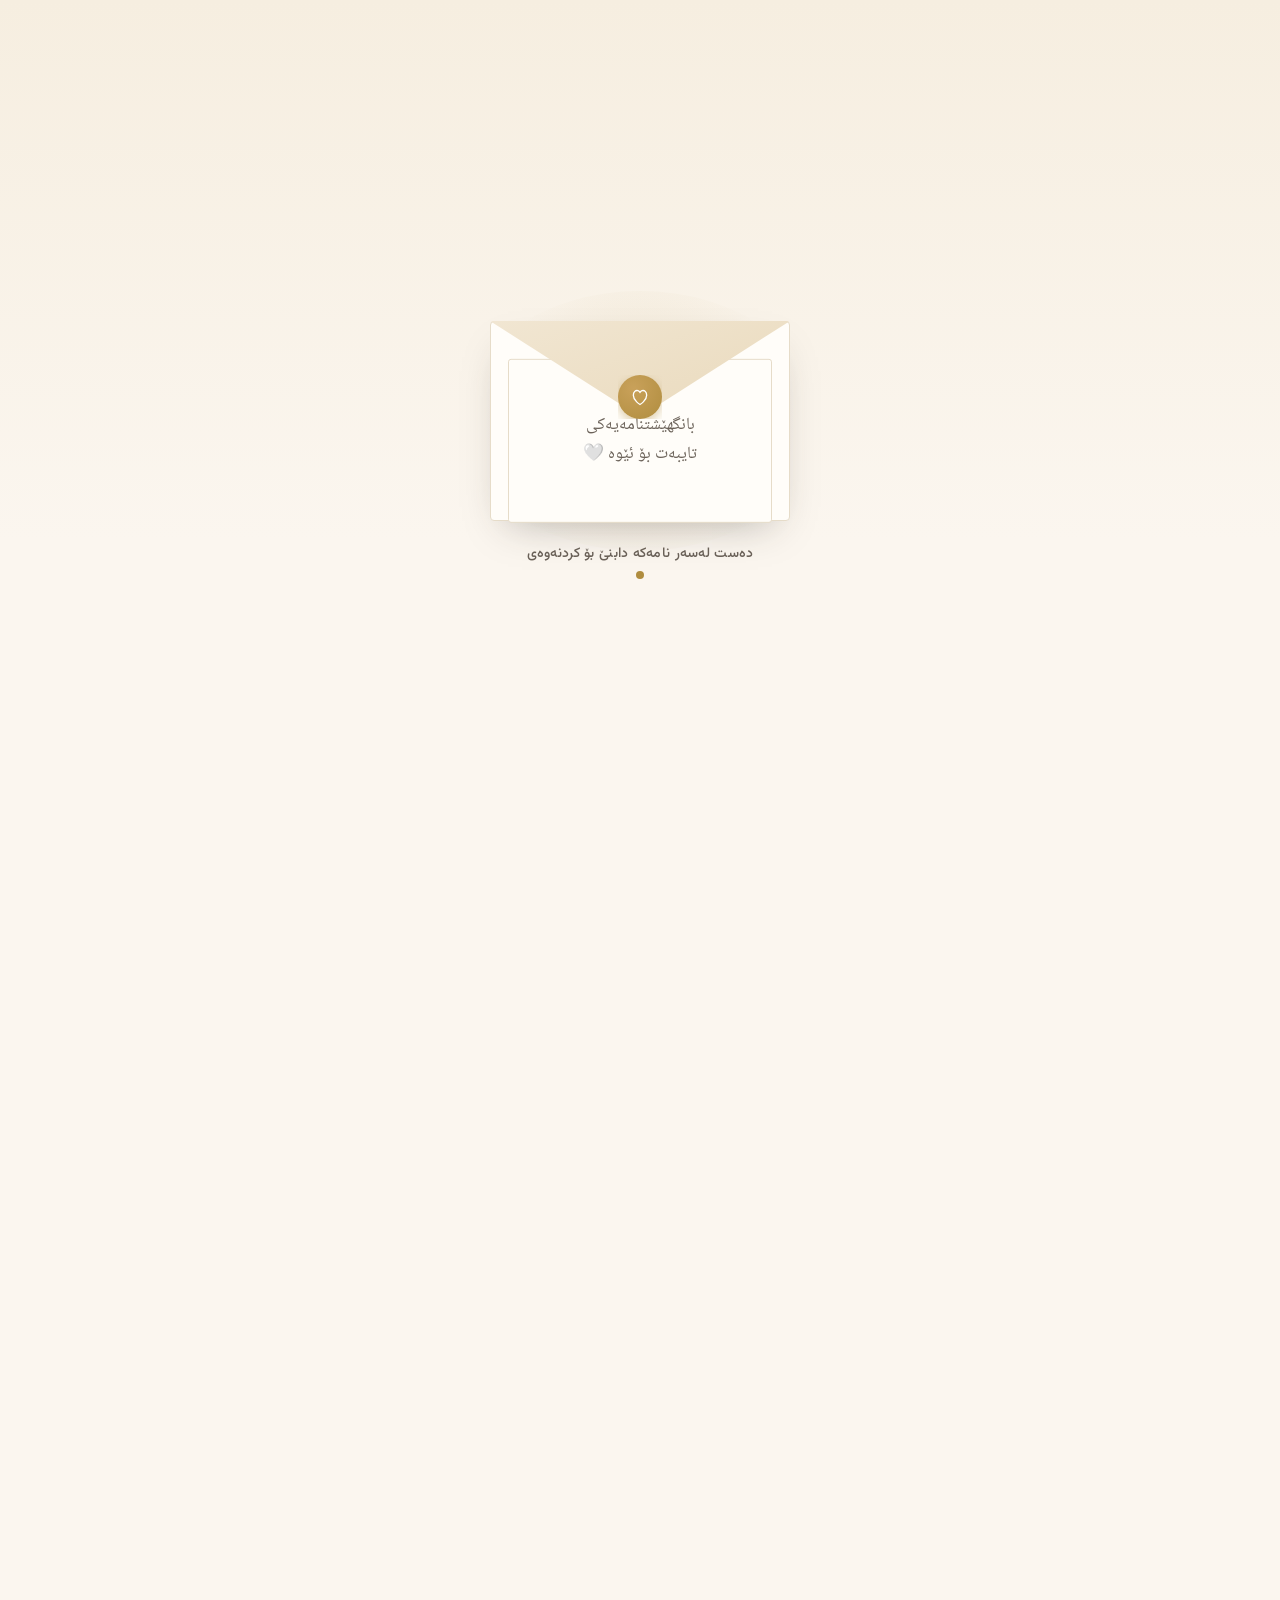
==== commit d38d8ecd: "Add index.html matching index1.html for GitHub Pages root" ====
--- a/index.html
+++ b/index.html
@@ -1,1084 +1,578 @@
 <!DOCTYPE html>
 <html lang="ckb" dir="rtl">
 <head>
-    <meta charset="UTF-8">
-    <meta name="viewport" content="width=device-width, initial-scale=1.0, maximum-scale=1.0, user-scalable=no">
-    <title>بانگهێشتنامەی هاوسەرگیری - ڕێدیار</title>
-
-    <!-- فۆنتە شازەکانی گووگڵ بۆ کوردی و ژمارەکان -->
-    <link rel="preconnect" href="https://fonts.googleapis.com">
-    <link rel="preconnect" href="https://fonts.gstatic.com" crossorigin>
-    <link href="https://fonts.googleapis.com/css2?family=Alex+Brush&family=Amiri:ital,wght@0,400;0,700;1,400&family=Noto+Naskh+Arabic:wght@400;500;600;700&family=Vazirmatn:wght@300;400;500;700;800&display=swap" rel="stylesheet">
-
-    <style>
-        :root {
-            /* ڕەنگە شاهانەییەکان (Emerald & Gold) */
-            --bg-deep: #0a1310;
-            --bg-card: rgba(18, 32, 28, 0.78);
-            --gold-primary: #d4af37;
-            --gold-light: #f3e5ab;
-            --gold-dark: #aa820a;
-            --gold-gradient: linear-gradient(135deg, #bf953f 0%, #fcf6ba 25%, #b38728 50%, #fbf5b7 75%, #aa771c 100%);
-            --text-main: #f5eedc;
-            --text-muted: #b8c5be;
-            --accent-green: #142a22;
-            --wax-color: #8b1e24;
-            --wax-shadow: rgba(139, 30, 36, 0.5);
-            --border-gold: rgba(212, 175, 55, 0.28);
-            --radius-main: 24px;
-        }
-
-        /* دۆخی ڕەشی قەترانی (Obsidian & Gold) */
-        body.theme-obsidian {
-            --bg-deep: #09090b;
-            --bg-card: rgba(20, 20, 24, 0.85);
-            --accent-green: #18181b;
-        }
-
-        * {
-            margin: 0;
-            padding: 0;
-            box-sizing: border-box;
-            -webkit-tap-highlight-color: transparent;
-        }
-
-        html, body {
-            width: 100%;
-            min-height: 100vh;
-            background-color: var(--bg-deep);
-            color: var(--text-main);
-            font-family: 'Vazirmatn', 'Noto Naskh Arabic', sans-serif;
-            overflow-x: hidden;
-            scroll-behavior: smooth;
-        }
-
-        .mobile-viewport {
-            max-width: 480px;
-            margin: 0 auto;
-            min-height: 100vh;
-            position: relative;
-            background: radial-gradient(circle at 50% 20%, #152720 0%, var(--bg-deep) 80%);
-            box-shadow: 0 0 60px rgba(0, 0, 0, 0.85);
-            overflow: hidden;
-            display: flex;
-            flex-direction: column;
-        }
-
-        .ambient-glow {
-            position: fixed;
-            top: 10%;
-            left: 50%;
-            transform: translateX(-50%);
-            width: 320px;
-            height: 320px;
-            background: radial-gradient(circle, rgba(212, 175, 55, 0.15) 0%, transparent 70%);
-            filter: blur(40px);
-            pointer-events: none;
-            z-index: 1;
-            animation: pulseGlow 6s ease-in-out infinite alternate;
-        }
-
-        @keyframes pulseGlow {
-            0% { opacity: 0.4; transform: translateX(-50%) scale(0.9); }
-            100% { opacity: 0.8; transform: translateX(-50%) scale(1.15); }
-        }
-
-        .sparks-canvas {
-            position: fixed;
-            inset: 0;
-            pointer-events: none;
-            z-index: 2;
-        }
-
-        /* دوگمەکانی سەرەوە (Top Action Bar) */
-        .top-bar-controls {
-            position: fixed;
-            top: 16px;
-            left: 16px;
-            right: 16px;
-            display: flex;
-            justify-content: space-between;
-            align-items: center;
-            z-index: 99;
-            pointer-events: none;
-        }
-
-        .top-bar-controls > * {
-            pointer-events: auto;
-        }
-
-        .audio-pill {
-            background: rgba(10, 19, 16, 0.85);
-            border: 1px solid var(--border-gold);
-            backdrop-filter: blur(12px);
-            padding: 8px 14px;
-            border-radius: 30px;
-            display: flex;
-            align-items: center;
-            gap: 8px;
-            cursor: pointer;
-            box-shadow: 0 4px 20px rgba(0, 0, 0, 0.4);
-            transition: all 0.3s;
-        }
-
-        .audio-pill:hover {
-            transform: scale(1.05);
-            border-color: var(--gold-primary);
-        }
-
-        .audio-wave {
-            display: flex;
-            align-items: center;
-            gap: 2.5px;
-            height: 14px;
-        }
-
-        .audio-wave span {
-            width: 3px;
-            height: 100%;
-            background: var(--gold-primary);
-            border-radius: 3px;
-            transform: scaleY(0.3);
-            transition: transform 0.2s;
-        }
-
-        .audio-pill.playing .audio-wave span:nth-child(1) { animation: waveAnim 0.9s infinite ease-in-out alternate; }
-        .audio-pill.playing .audio-wave span:nth-child(2) { animation: waveAnim 0.7s infinite ease-in-out alternate 0.2s; }
-        .audio-pill.playing .audio-wave span:nth-child(3) { animation: waveAnim 1.1s infinite ease-in-out alternate 0.4s; }
-
-        @keyframes waveAnim {
-            0% { transform: scaleY(0.2); }
-            100% { transform: scaleY(1); }
-        }
-
-        .audio-pill-label {
-            font-size: 0.78rem;
-            color: var(--gold-light);
-            font-weight: 500;
-        }
-
-        .top-right-group {
-            display: flex;
-            align-items: center;
-            gap: 8px;
-        }
-
-        .switch-version-btn {
-            background: rgba(10, 19, 16, 0.85);
-            border: 1px solid var(--border-gold);
-            backdrop-filter: blur(12px);
-            padding: 7px 12px;
-            border-radius: 20px;
-            color: var(--gold-light);
-            text-decoration: none;
-            font-size: 0.78rem;
-            font-weight: 600;
-            display: flex;
-            align-items: center;
-            gap: 5px;
-            box-shadow: 0 4px 15px rgba(0,0,0,0.4);
-            transition: all 0.3s;
-        }
-
-        .switch-version-btn:hover {
-            background: rgba(212, 175, 55, 0.2);
-            border-color: var(--gold-primary);
-            color: #fff;
-        }
-
-        .theme-switch-btn {
-            background: rgba(10, 19, 16, 0.85);
-            border: 1px solid var(--border-gold);
-            backdrop-filter: blur(12px);
-            width: 36px;
-            height: 36px;
-            border-radius: 50%;
-            display: flex;
-            align-items: center;
-            justify-content: center;
-            cursor: pointer;
-            color: var(--gold-light);
-            font-size: 0.95rem;
-            box-shadow: 0 4px 15px rgba(0,0,0,0.4);
-            transition: all 0.3s;
-        }
-
-        .theme-switch-btn:hover {
-            transform: rotate(45deg);
-        }
-
-        /* پاکەتنامەی مۆری مۆم (Wax Seal Envelope) */
-        #envelopeModal {
-            position: fixed;
-            inset: 0;
-            z-index: 100;
-            background: rgba(6, 11, 9, 0.96);
-            backdrop-filter: blur(18px);
-            display: flex;
-            flex-direction: column;
-            align-items: center;
-            justify-content: center;
-            padding: 20px;
-            transition: opacity 0.8s ease, visibility 0.8s ease;
-        }
-
-        #envelopeModal.opened {
-            opacity: 0;
-            visibility: hidden;
-            pointer-events: none;
-        }
-
-        .envelope-wrapper {
-            position: relative;
-            width: 100%;
-            max-width: 380px;
-            background: linear-gradient(145deg, #182c24, #0e1d17);
-            border-radius: 20px;
-            border: 2px solid var(--border-gold);
-            padding: 40px 24px;
-            text-align: center;
-            box-shadow: 0 25px 60px rgba(0, 0, 0, 0.7), inset 0 0 40px rgba(0,0,0,0.5);
-            cursor: pointer;
-            transition: transform 0.4s ease;
-        }
-
-        .envelope-wrapper:hover {
-            transform: translateY(-5px);
-        }
-
-        .envelope-monogram {
-            font-family: 'Alex Brush', cursive;
-            font-size: 3.5rem;
-            background: var(--gold-gradient);
-            -webkit-background-clip: text;
-            -webkit-text-fill-color: transparent;
-            margin-bottom: 6px;
-            display: inline-block;
-        }
-
-        .envelope-title {
-            font-family: 'Noto Naskh Arabic', serif;
-            font-size: 1.35rem;
-            color: var(--gold-light);
-            font-weight: 600;
-            margin-bottom: 6px;
-        }
-
-        .envelope-subtitle {
-            font-size: 0.95rem;
-            color: var(--text-muted);
-            margin-bottom: 30px;
-        }
-
-        .wax-seal {
-            width: 76px;
-            height: 76px;
-            margin: 0 auto;
-            border-radius: 50%;
-            background: radial-gradient(circle at 35% 35%, #a5282f, #6d151a 70%, #440a0e 100%);
-            box-shadow: 0 8px 25px var(--wax-shadow), inset 0 2px 4px rgba(255, 255, 255, 0.35);
-            display: flex;
-            align-items: center;
-            justify-content: center;
-            cursor: pointer;
-            animation: pulseSeal 2.2s infinite ease-in-out;
-            border: 2px dashed rgba(212, 175, 55, 0.4);
-        }
-
-        @keyframes pulseSeal {
-            0%, 100% { transform: scale(1); box-shadow: 0 8px 25px var(--wax-shadow); }
-            50% { transform: scale(1.06); box-shadow: 0 12px 35px rgba(212, 175, 55, 0.5); }
-        }
-
-        .wax-seal svg {
-            width: 36px;
-            height: 36px;
-            fill: var(--gold-light);
-            filter: drop-shadow(0 2px 4px rgba(0,0,0,0.6));
-        }
-
-        .tap-notice {
-            margin-top: 26px;
-            font-size: 0.88rem;
-            color: var(--gold-primary);
-            display: flex;
-            align-items: center;
-            justify-content: center;
-            gap: 6px;
-        }
-
-        /* بەشەکانی ناوەوە (Content Flow) */
-        .content-flow {
-            position: relative;
-            z-index: 10;
-            padding: 70px 18px 80px;
-            display: flex;
-            flex-direction: column;
-            gap: 22px;
-        }
-
-        .lux-card {
-            background: var(--bg-card);
-            border: 1px solid var(--border-gold);
-            backdrop-filter: blur(20px);
-            -webkit-backdrop-filter: blur(20px);
-            border-radius: var(--radius-main);
-            padding: 30px 22px;
-            text-align: center;
-            position: relative;
-            box-shadow: 0 15px 40px rgba(0, 0, 0, 0.45);
-        }
-
-        .lux-card::before {
-            content: '';
-            position: absolute;
-            top: 0;
-            left: 20%;
-            right: 20%;
-            height: 1px;
-            background: linear-gradient(90deg, transparent, var(--gold-primary), transparent);
-        }
-
-        .guest-greeting-pill {
-            display: inline-flex;
-            align-items: center;
-            gap: 8px;
-            background: rgba(212, 175, 55, 0.12);
-            border: 1px solid rgba(212, 175, 55, 0.3);
-            padding: 7px 18px;
-            border-radius: 50px;
-            font-size: 0.92rem;
-            color: var(--gold-light);
-            margin-bottom: 14px;
-            font-weight: 500;
-        }
-
-        .bismillah-verse {
-            font-family: 'Amiri', serif;
-            font-size: 1.45rem;
-            color: var(--gold-primary);
-            margin-bottom: 12px;
-            text-shadow: 0 0 20px rgba(212, 175, 55, 0.3);
-        }
-
-        .ayah-content {
-            font-family: 'Amiri', serif;
-            font-size: 1.15rem;
-            line-height: 2.2;
-            color: var(--text-main);
-            margin-bottom: 8px;
-        }
-
-        .ayah-ref {
-            font-size: 0.8rem;
-            color: var(--gold-light);
-            opacity: 0.75;
-        }
-
-        /* بەشی ناوی زاوا و بووک */
-        .hero-banner {
-            padding: 38px 20px;
-        }
-
-        .event-tag {
-            font-size: 0.95rem;
-            letter-spacing: 3px;
-            color: var(--gold-light);
-            text-transform: uppercase;
-            margin-bottom: 14px;
-            font-weight: 500;
-        }
-
-        .couple-name {
-            font-family: 'Noto Naskh Arabic', 'Amiri', serif;
-            font-size: 2.6rem;
-            font-weight: 700;
-            background: var(--gold-gradient);
-            -webkit-background-clip: text;
-            -webkit-text-fill-color: transparent;
-            line-height: 1.3;
-            display: block;
-        }
-
-        .name-and {
-            font-family: 'Alex Brush', cursive;
-            font-size: 2.8rem;
-            color: var(--gold-light);
-            margin: -6px 0;
-            display: block;
-        }
-
-        .ornament-divider {
-            display: flex;
-            align-items: center;
-            justify-content: center;
-            gap: 12px;
-            margin: 18px 0;
-        }
-
-        .ornament-line {
-            height: 1px;
-            width: 50px;
-            background: linear-gradient(90deg, transparent, var(--gold-primary));
-        }
-
-        .ornament-line.flip {
-            background: linear-gradient(90deg, var(--gold-primary), transparent);
-        }
-
-        .ornament-symbol {
-            color: var(--gold-primary);
-            font-size: 1.1rem;
-        }
-
-        .warm-invite {
-            font-size: 1.12rem;
-            line-height: 2.1;
-            color: var(--text-main);
-        }
-
-        .warm-invite strong {
-            color: var(--gold-light);
-        }
-
-        /* تایمەر */
-        .timer-header {
-            font-size: 1.05rem;
-            color: var(--gold-light);
-            margin-bottom: 18px;
-            font-weight: 600;
-            display: flex;
-            align-items: center;
-            justify-content: center;
-            gap: 8px;
-        }
-
-        .countdown-boxes {
-            display: grid;
-            grid-template-columns: repeat(4, 1fr);
-            gap: 10px;
-        }
-
-        .c-box {
-            background: rgba(10, 19, 16, 0.7);
-            border: 1px solid var(--border-gold);
-            border-radius: 16px;
-            padding: 14px 4px 10px;
-            text-align: center;
-        }
-
-        .c-number {
-            font-size: 1.8rem;
-            font-weight: 800;
-            background: var(--gold-gradient);
-            -webkit-background-clip: text;
-            -webkit-text-fill-color: transparent;
-            line-height: 1;
-            margin-bottom: 5px;
-            display: block;
-        }
-
-        .c-label {
-            font-size: 0.75rem;
-            color: var(--text-muted);
-        }
-
-        .date-badge-row {
-            display: flex;
-            justify-content: space-around;
-            margin-top: 20px;
-            padding-top: 18px;
-            border-top: 1px dashed rgba(212, 175, 55, 0.2);
-        }
-
-        .badge-title {
-            font-size: 0.75rem;
-            color: var(--gold-primary);
-            margin-bottom: 3px;
-        }
-
-        .badge-value {
-            font-size: 1.05rem;
-            color: var(--text-main);
-            font-weight: 700;
-        }
-
-        .cal-btn {
-            display: inline-flex;
-            align-items: center;
-            justify-content: center;
-            gap: 8px;
-            margin-top: 18px;
-            width: 100%;
-            background: rgba(212, 175, 55, 0.12);
-            border: 1px solid var(--border-gold);
-            padding: 11px 16px;
-            border-radius: 14px;
-            color: var(--gold-light);
-            text-decoration: none;
-            font-size: 0.92rem;
-            font-weight: 600;
-            transition: all 0.3s;
-        }
-
-        .cal-btn:hover {
-            background: rgba(212, 175, 55, 0.25);
-            border-color: var(--gold-primary);
-        }
-
-        /* بەشی شوێن (Location Badge) */
-        .hall-title {
-            font-size: 1.35rem;
-            color: var(--gold-primary);
-            font-weight: 700;
-            margin-bottom: 8px;
-        }
-
-        .pending-location-pill {
-            display: inline-flex;
-            align-items: center;
-            gap: 8px;
-            background: rgba(212, 175, 55, 0.15);
-            border: 1px solid var(--gold-primary);
-            padding: 10px 20px;
-            border-radius: 50px;
-            color: var(--gold-light);
-            font-size: 0.98rem;
-            font-weight: 600;
-            margin: 10px 0 16px;
-            animation: pulseHint 2.5s infinite;
-        }
-
-        @keyframes pulseHint {
-            0%, 100% { opacity: 0.8; transform: scale(0.99); }
-            50% { opacity: 1; transform: scale(1.02); }
-        }
-
-        .location-note {
-            font-size: 0.9rem;
-            color: var(--text-muted);
-            line-height: 1.8;
-        }
-
-        /* فۆڕمی وەڵامدانەوە بۆ واتسئاپ (RSVP Form) */
-        .rsvp-form {
-            display: flex;
-            flex-direction: column;
-            gap: 14px;
-            margin-top: 14px;
-            text-align: right;
-        }
-
-        .input-group label {
-            font-size: 0.85rem;
-            color: var(--gold-light);
-            margin-bottom: 6px;
-            display: block;
-            font-weight: 500;
-        }
-
-        .input-field {
-            width: 100%;
-            padding: 13px 16px;
-            border-radius: 14px;
-            background: rgba(10, 19, 16, 0.65);
-            border: 1px solid var(--border-gold);
-            color: var(--text-main);
-            font-family: inherit;
-            font-size: 0.95rem;
-            outline: none;
-            transition: border-color 0.3s;
-        }
-
-        .input-field:focus {
-            border-color: var(--gold-primary);
-        }
-
-        .radio-options {
-            display: grid;
-            grid-template-columns: 1fr 1fr;
-            gap: 10px;
-        }
-
-        .radio-card {
-            border: 1px solid var(--border-gold);
-            background: rgba(10, 19, 16, 0.5);
-            border-radius: 14px;
-            padding: 12px 10px;
-            text-align: center;
-            cursor: pointer;
-            transition: all 0.3s;
-            font-size: 0.88rem;
-            color: var(--text-muted);
-        }
-
-        .radio-card.active {
-            background: rgba(212, 175, 55, 0.2);
-            border-color: var(--gold-primary);
-            color: var(--gold-light);
-            font-weight: 600;
-        }
-
-        .submit-rsvp-btn {
-            width: 100%;
-            padding: 14px;
-            border-radius: 16px;
-            border: none;
-            background: #25D366;
-            color: #0b2214;
-            font-family: inherit;
-            font-size: 1.05rem;
-            font-weight: 700;
-            display: flex;
-            align-items: center;
-            justify-content: center;
-            gap: 10px;
-            cursor: pointer;
-            box-shadow: 0 6px 20px rgba(37, 211, 102, 0.35);
-            transition: all 0.3s ease;
-        }
-
-        .submit-rsvp-btn:hover {
-            transform: translateY(-2px);
-        }
-
-        /* بەشی پەیوەندی و مۆبایل */
-        .single-contact-box {
-            background: rgba(10, 19, 16, 0.6);
-            border: 1px solid var(--border-gold);
-            border-radius: 16px;
-            padding: 16px;
-            margin-top: 14px;
-            display: flex;
-            align-items: center;
-            justify-content: space-between;
-        }
-
-        .contact-link {
-            font-size: 1.25rem;
-            color: var(--gold-primary);
-            font-weight: 700;
-            text-decoration: none;
-            direction: ltr;
-        }
-
-        .family-thanks {
-            font-size: 1.05rem;
-            color: var(--text-main);
-            margin-bottom: 6px;
-        }
-
-        .family-signature {
-            font-family: 'Noto Naskh Arabic', serif;
-            font-size: 1.7rem;
-            font-weight: 700;
-            color: var(--gold-primary);
-            margin-bottom: 10px;
-        }
-
-        .closing-heart {
-            font-size: 0.95rem;
-            color: var(--gold-light);
-            opacity: 0.85;
-        }
-    </style>
+<meta charset="UTF-8">
+<meta name="viewport" content="width=device-width, initial-scale=1.0, maximum-scale=1.0">
+<title>ڕێدیار و لاوێن | ئاهەنگی گواستنەوە</title>
+<link rel="preconnect" href="https://fonts.googleapis.com">
+<link rel="preconnect" href="https://fonts.gstatic.com" crossorigin>
+<link href="https://fonts.googleapis.com/css2?family=Noto+Naskh+Arabic:wght@400..700&family=Vazirmatn:wght@300;400;500;600;700&display=swap" rel="stylesheet">
+<style>
+
+:root{
+  --cream:      #FBF6EF;
+  --ink:        #2E2A26;
+  --ink-soft:   #6B6259;
+  --gold:       #B08D3F;
+  --gold-soft:  #D9C7A0;
+  --rose:       #D3A6A1;
+  --hairline:   #E6DCC9;
+  --paper:      #FFFDF9;
+
+  --font-display: 'Noto Naskh Arabic', serif;
+  --font-body:    'Vazirmatn', sans-serif;
+}
+
+*{ box-sizing: border-box; margin:0; padding:0; -webkit-tap-highlight-color: transparent; }
+html{ scroll-behavior:smooth; }
+body{
+  font-family: var(--font-body);
+  background: var(--cream);
+  color: var(--ink);
+  overflow-x:hidden;
+  min-height:100vh;
+}
+body.locked{ overflow:hidden; height:100vh; }
+
+@media (prefers-reduced-motion: reduce){
+  *{ animation-duration:.01ms !important; animation-iteration-count:1 !important; transition-duration:.01ms !important; }
+}
+
+/* ---------- ambient butterflies ---------- */
+.butterfly-layer{
+  position:fixed; inset:0; pointer-events:none; z-index:5; overflow:hidden;
+}
+.bfly{
+  position:absolute; opacity:0;
+  animation: flyIn 1.2s ease forwards;
+}
+.bfly .wing{ transform-origin:16px 12px; animation: flapWing .34s cubic-bezier(.45,0,.55,1) infinite; }
+.bfly .wing-r{ animation-delay:-.03s; }
+.bfly.far{ filter: blur(1px); }
+@keyframes flapWing{
+  0%{ transform: scaleX(1) skewY(0deg); }
+  45%{ transform: scaleX(.42) skewY(9deg); }
+  100%{ transform: scaleX(1) skewY(0deg); }
+}
+@keyframes flyIn{ to{ opacity:var(--bfly-op, .85); } }
+
+@keyframes driftA{
+  0%{ transform: translate(0,0) rotate(0deg); }
+  20%{ transform: translate(70px,-40px) rotate(14deg); }
+  40%{ transform: translate(40px,-100px) rotate(-8deg); }
+  60%{ transform: translate(-30px,-130px) rotate(10deg); }
+  80%{ transform: translate(-60px,-70px) rotate(-12deg); }
+  100%{ transform: translate(0,0) rotate(0deg); }
+}
+@keyframes driftB{
+  0%{ transform: translate(0,0) rotate(0deg); }
+  25%{ transform: translate(-60px,-50px) rotate(-10deg); }
+  50%{ transform: translate(-20px,-110px) rotate(8deg); }
+  75%{ transform: translate(50px,-60px) rotate(-6deg); }
+  100%{ transform: translate(0,0) rotate(0deg); }
+}
+@keyframes driftC{
+  0%{ transform: translate(0,0) rotate(0deg) scale(1); }
+  30%{ transform: translate(45px,-70px) rotate(12deg) scale(1.05); }
+  55%{ transform: translate(90px,-30px) rotate(-6deg) scale(1); }
+  80%{ transform: translate(30px,20px) rotate(6deg) scale(.95); }
+  100%{ transform: translate(0,0) rotate(0deg) scale(1); }
+}
+
+/* ================= ENVELOPE INTRO ================= */
+#envelope-screen{
+  position:fixed; inset:0; z-index:100;
+  background: linear-gradient(180deg,#F6EEE0, var(--cream) 60%);
+  display:flex; align-items:center; justify-content:center;
+  flex-direction:column; gap:22px;
+  transition: opacity .9s ease, visibility .9s ease;
+}
+#envelope-screen.hidden{ opacity:0; visibility:hidden; pointer-events:none; }
+
+.envelope-wrap{
+  position:relative; width:min(78vw, 300px); aspect-ratio: 3/2; cursor:pointer;
+  perspective: 900px;
+  animation: envFloat 4.2s ease-in-out infinite;
+}
+.envelope-wrap.opened{ animation:none; }
+@keyframes envFloat{
+  0%,100%{ transform: translateY(0) rotate(0deg); }
+  50%{ transform: translateY(-9px) rotate(-0.6deg); }
+}
+.envelope-wrap::before{
+  content:''; position:absolute; inset:-30px; border-radius:50%;
+  background: radial-gradient(circle, rgba(176,141,63,.16), transparent 70%);
+  animation: glowPulse 4.2s ease-in-out infinite;
+  z-index:-1;
+}
+@keyframes glowPulse{ 0%,100%{ opacity:.5; transform:scale(.9); } 50%{ opacity:1; transform:scale(1.05); } }
+.env-body{
+  position:absolute; inset:0;
+  background: var(--paper);
+  border:1px solid var(--hairline);
+  border-radius:4px;
+  box-shadow: 0 18px 40px -18px rgba(46,42,38,.35);
+  transition: box-shadow 1s ease;
+}
+.envelope-wrap.opened .env-body{ box-shadow: 0 30px 60px -20px rgba(46,42,38,.45); }
+.env-flap{
+  position:absolute; top:0; left:0; right:0; height:52%;
+  background: linear-gradient(160deg, #F1E6D2, #E9D9BB);
+  clip-path: polygon(0 0, 100% 0, 50% 92%);
+  transform-origin: top center;
+  transition: transform 1s cubic-bezier(.6,.05,.2,1);
+  border-radius: 4px 4px 0 0;
+  z-index:3;
+}
+.env-seal{
+  position:absolute; top:38%; left:50%;
+  width:44px; height:44px;
+  transform:translate(-50%,-50%);
+  z-index:4;
+}
+.env-seal-half{
+  position:absolute; inset:0; width:100%; height:100%; border-radius:50%;
+  background: radial-gradient(circle at 35% 30%, #C9A15A, var(--gold));
+  box-shadow:0 4px 10px rgba(176,141,63,.4);
+  transition: transform .7s cubic-bezier(.5,0,.3,1), opacity .7s ease;
+}
+.env-seal-half.left{ clip-path: polygon(0 0, 50% 0, 50% 100%, 0 100%); }
+.env-seal-half.right{ clip-path: polygon(50% 0, 100% 0, 100% 100%, 50% 100%); }
+.env-seal svg{
+  position:absolute; top:50%; left:50%; width:20px; height:20px;
+  transform:translate(-50%,-50%); transition:opacity .35s ease;
+}
+.envelope-wrap.opened .env-seal-half.left{ transform: translate(-14px,-6px) rotate(-25deg); opacity:0; }
+.envelope-wrap.opened .env-seal-half.right{ transform: translate(14px,-6px) rotate(25deg); opacity:0; }
+.envelope-wrap.opened .env-seal svg{ opacity:0; }
+
+.env-letter{
+  position:absolute; left:6%; right:6%; bottom:4%; top:14%;
+  background: var(--paper);
+  border:1px solid var(--hairline);
+  border-radius:3px;
+  display:flex; align-items:center; justify-content:center;
+  text-align:center; padding:10px;
+  transform: translateY(6%) rotate(0deg) scale(1);
+  transition: transform 1.15s cubic-bezier(.32,0,.1,1) .2s, box-shadow 1.15s ease .2s;
+  z-index:2;
+}
+.env-letter p{
+  font-family: var(--font-display);
+  font-size: clamp(14px, 3.6vw, 17px);
+  color: var(--ink-soft);
+  line-height:1.7;
+  transition: opacity .4s ease .3s;
+}
+.envelope-wrap.opened .env-flap{ transform: rotateX(180deg); transition: transform 1.05s cubic-bezier(.65,0,.24,1); }
+.envelope-wrap.opened .env-letter{
+  transform: translateY(-64%) rotate(-1.5deg) scale(1.03);
+  box-shadow: 0 20px 45px -18px rgba(46,42,38,.4);
+}
+.envelope-wrap.opened .env-letter p{ opacity:0; }
+
+.env-butterfly{
+  position:absolute; top:38%; left:50%; width:30px; height:22px;
+  transform:translate(-50%,-50%) scale(.3) rotate(0deg);
+  opacity:0; z-index:6; pointer-events:none;
+}
+.envelope-wrap.opened .env-butterfly{
+  animation: envButterflyOut 1.7s cubic-bezier(.2,.6,.3,1) forwards .55s;
+}
+@keyframes envButterflyOut{
+  0%{   opacity:0;   transform:translate(-50%,-50%) scale(.3) rotate(0deg); }
+  12%{  opacity:1;   transform:translate(-56%,-90%) scale(.9) rotate(-8deg); }
+  45%{  opacity:1;   transform:translate(-30%,-190%) scale(1) rotate(10deg); }
+  75%{  opacity:1;   transform:translate(-58%,-300%) scale(.9) rotate(-6deg); }
+  100%{ opacity:0;   transform:translate(-20%,-410%) scale(.7) rotate(8deg); }
+}
+
+.tap-hint{
+  font-family: var(--font-body); font-weight:500; letter-spacing:.02em;
+  color: var(--ink-soft); font-size:14px; text-align:center;
+  display:flex; flex-direction:column; align-items:center; gap:6px;
+}
+.tap-hint .pulse-dot{
+  width:8px; height:8px; border-radius:50%; background:var(--gold);
+  animation: pulseDot 1.6s ease-in-out infinite;
+}
+@keyframes pulseDot{ 0%,100%{ opacity:.25; transform:scale(.8);} 50%{ opacity:1; transform:scale(1.15);} }
+
+#envelope-screen.launching .envelope-wrap{
+  transition: transform .9s cubic-bezier(.6,0,.2,1), opacity .9s ease .1s;
+  transform: scale(1.4) translateY(-6vh); opacity:0;
+}
+#envelope-screen.launching .tap-hint{ opacity:0; transition:opacity .4s ease; }
+
+/* ================= MAIN CONTENT ================= */
+main{ opacity:0; transition:opacity .8s ease .3s; }
+main.revealed{ opacity:1; }
+
+.divider{
+  display:flex; align-items:center; justify-content:center; gap:14px;
+  margin: 22px auto; width:min(80%, 260px);
+}
+.divider .line{ flex:1; height:1px; background:var(--hairline); }
+.divider svg{ width:18px; height:18px; flex-shrink:0; color:var(--gold); }
+
+section{ padding: 80px 6vw; position:relative; }
+
+/* ---- HERO ---- */
+.hero{
+  min-height:100vh; display:flex; flex-direction:column; align-items:center;
+  justify-content:center; text-align:center; padding-top:60px;
+}
+.hero-eyebrow{
+  font-size:14px; letter-spacing:.15em; color:var(--gold); font-weight:600;
+  text-transform:uppercase; opacity:0; animation: riseIn .8s ease forwards .2s;
+}
+.hero-names{
+  font-family: var(--font-display);
+  font-size: clamp(42px, 10vw, 76px);
+  color: var(--ink); margin:18px 0 6px; line-height:1.2;
+  opacity:0; animation: riseIn .9s ease forwards .4s;
+}
+.hero-names .amp{ color: var(--gold); display:inline-block; margin:0 10px; font-size:.7em; vertical-align:middle; }
+.hero-sub{
+  max-width:480px; color:var(--ink-soft); font-size:16px; line-height:2;
+  opacity:0; animation: riseIn .9s ease forwards .6s;
+}
+.hero-date{
+  margin-top:26px; font-family:var(--font-body); font-weight:600;
+  font-size:15px; color:var(--ink); letter-spacing:.02em;
+  padding:12px 28px; border:1px solid var(--hairline); border-radius:999px;
+  background:var(--paper); opacity:0; animation: riseIn .9s ease forwards .8s;
+  box-shadow: 0 4px 15px rgba(0,0,0,0.04);
+}
+.hero-date b{ color:var(--gold); font-weight:700; }
+@keyframes riseIn{ from{ opacity:0; transform:translateY(18px);} to{opacity:1; transform:translateY(0);} }
+
+.scroll-cue{
+  position:absolute; bottom:36px; left:50%; transform:translateX(-50%);
+  display:flex; flex-direction:column; align-items:center; gap:6px;
+  color:var(--ink-soft); font-size:12px; opacity:0; animation: riseIn 1s ease forwards 1.2s;
+}
+.scroll-cue .stem{ width:1px; height:28px; background:var(--hairline); position:relative; overflow:hidden; }
+.scroll-cue .stem::after{
+  content:''; position:absolute; top:-100%; left:0; width:100%; height:100%;
+  background:var(--gold); animation: scrollDown 1.8s ease-in-out infinite;
+}
+@keyframes scrollDown{ 0%{top:-100%;} 60%{top:100%;} 100%{top:100%;} }
+
+/* ---- section heading shared ---- */
+.section-head{ text-align:center; margin-bottom:50px; }
+.section-eyebrow{ font-size:12px; letter-spacing:.15em; color:var(--gold); font-weight:600; text-transform:uppercase; }
+.section-title{ font-family:var(--font-display); font-size:clamp(26px,5vw,36px); margin-top:10px; color:var(--ink); }
+.section-desc{ color:var(--ink-soft); font-size:14.5px; margin-top:10px; max-width:420px; margin-inline:auto; line-height:1.8; }
+
+.reveal{ opacity:0; transform:translateY(24px); transition:opacity .8s ease, transform .8s ease; }
+.reveal.in{ opacity:1; transform:translateY(0); }
+
+/* ---- PROGRAM ---- */
+.program{ max-width:560px; margin:0 auto; }
+.prog-item{
+  display:flex; gap:22px; align-items:flex-start; padding:20px 0;
+  border-bottom:1px solid var(--hairline);
+}
+.prog-item:last-child{ border-bottom:none; }
+.prog-time{
+  flex-shrink:0; width:95px; font-weight:700; color:var(--gold);
+  font-size:14.5px; padding-top:2px; text-align:start;
+}
+.prog-icon{ flex-shrink:0; width:34px; height:34px; color:var(--ink); }
+.prog-text h4{ font-family:var(--font-display); font-size:18px; margin-bottom:4px; }
+.prog-text p{ color:var(--ink-soft); font-size:13.5px; line-height:1.7; }
+
+/* ---- LOCATION ---- */
+.loc-card{
+  max-width:600px; margin:0 auto; background:var(--paper);
+  border:1px solid var(--hairline); border-radius:16px; overflow:hidden;
+  box-shadow: 0 10px 30px rgba(0,0,0,0.03);
+}
+.loc-card iframe{ width:100%; height:260px; border:0; display:block; filter:saturate(.85); }
+.loc-info{ padding:30px 24px; text-align:center; }
+.loc-info h4{ font-family:var(--font-display); font-size:24px; margin-bottom:6px; color: var(--ink); }
+.loc-info p{ color:var(--ink-soft); font-size:14.5px; line-height: 1.8; margin-bottom: 18px; }
+.btn-gold{
+  display:inline-flex; align-items:center; gap:8px;
+  background:var(--gold); color:#fff; border:none; padding:12px 28px;
+  border-radius:999px; font-family:var(--font-body); font-weight:600; font-size:14px;
+  cursor:pointer; text-decoration:none; transition:transform .25s ease, box-shadow .25s ease;
+  box-shadow: 0 6px 18px rgba(176,141,63,.25);
+}
+.btn-gold:hover{ transform:translateY(-2px); box-shadow:0 10px 24px rgba(176,141,63,.45); }
+
+/* ---- CONTACTS ---- */
+.contacts-card{
+  max-width:540px; margin:0 auto; background:var(--paper);
+  border:1px solid var(--hairline); border-radius:16px; padding:32px 24px;
+  box-shadow: 0 8px 25px rgba(0,0,0,0.03); text-align: center;
+}
+.contacts-grid{
+  display: grid; grid-template-columns: 1fr 1fr; gap: 16px; margin-top: 18px;
+}
+.contact-item-box{
+  background: #fff; border: 1px solid var(--hairline); border-radius: 12px;
+  padding: 14px 12px;
+}
+.contact-item-box .person-name{ font-size: 15px; font-weight: 600; color: var(--ink); margin-bottom: 6px; }
+.contact-item-box .person-phone{
+  display: inline-block; font-size: 14.5px; font-weight: 700; color: var(--gold);
+  text-decoration: none; direction: ltr;
+}
+
+/* ---- RSVP ---- */
+.rsvp-card{
+  max-width:540px; margin:0 auto; background:var(--paper);
+  border:1px solid var(--hairline); border-radius:16px; padding:34px 28px;
+  box-shadow: 0 10px 35px rgba(0,0,0,0.04);
+}
+.field{ margin-bottom:18px; text-align:start; }
+.field label{ display:block; font-size:13px; color:var(--ink-soft); margin-bottom:7px; font-weight:500; }
+.field input, .field textarea, .field select{
+  width:100%; border:1px solid var(--hairline); border-radius:8px;
+  padding:11px 14px; font-family:var(--font-body); font-size:14px; color:var(--ink);
+  background:#fff; outline:none; transition:border-color .2s ease;
+}
+.field input:focus, .field textarea:focus, .field select:focus{ border-color:var(--gold); }
+.attend-toggle{ display:flex; gap:10px; }
+.attend-toggle label{
+  flex:1; text-align:center; border:1px solid var(--hairline); border-radius:8px;
+  padding:11px; font-size:13.5px; cursor:pointer; transition:.2s ease; margin:0;
+  color: var(--ink-soft);
+}
+.attend-toggle input{ display:none; }
+.attend-toggle input:checked + span{ color:#fff; font-weight:600; }
+.attend-toggle label:has(input:checked){ background:var(--gold); border-color:var(--gold); color:#fff; }
+.rsvp-submit{
+  width:100%; margin-top:8px; padding: 14px;
+  background: var(--gold); color: #fff; border: none; border-radius: 999px;
+  font-family: var(--font-body); font-size: 15px; font-weight: 700; cursor: pointer;
+  box-shadow: 0 8px 20px rgba(176,141,63,.3); transition: all .25s ease;
+}
+.rsvp-submit:hover{ transform: translateY(-2px); box-shadow: 0 12px 25px rgba(176,141,63,.45); }
+.rsvp-thanks{
+  display:none; text-align:center; padding:20px 0;
+}
+.rsvp-thanks.show{ display:block; }
+.rsvp-thanks svg{ width:44px; height:44px; color:var(--gold); margin-bottom:12px; }
+.rsvp-thanks p{ color:var(--ink-soft); font-size:14px; line-height:1.8; }
+.rsvp-card.submitted .rsvp-form{ display:none; }
+
+/* ---- FOOTER ---- */
+footer{
+  text-align:center; padding:50px 6vw 60px; color:var(--ink-soft);
+}
+footer .family-respect-text{ font-size: 15px; color: var(--ink-soft); }
+footer .foot-names{ font-family:var(--font-display); font-size:26px; color:var(--ink); margin:8px 0; font-weight: 700; }
+footer .heart{ color:var(--rose); font-size: 18px; }
+footer .welcome-note{ font-size: 15px; color: var(--gold); margin-top: 10px; font-weight: 600; }
+
+@media (max-width:560px){
+  .prog-item{ gap:14px; }
+  .prog-time{ width:76px; font-size:13px; }
+  .contacts-grid{ grid-template-columns: 1fr; }
+}
+</style>
+<script>
+if ('scrollRestoration' in history) { history.scrollRestoration = 'manual'; }
+window.scrollTo(0, 0);
+window.addEventListener('load', () => window.scrollTo(0, 0));
+</script>
 </head>
-<body>
-
-    <canvas id="sparksCanvas" class="sparks-canvas"></canvas>
-    <div class="ambient-glow"></div>
-
-    <!-- دوگمەکانی سەرەوە (Controls Bar) -->
-    <div class="top-bar-controls">
-        <div class="audio-pill" id="audioPill" onclick="toggleMusic()">
-            <div class="audio-wave">
-                <span></span>
-                <span></span>
-                <span></span>
-            </div>
-            <span class="audio-pill-label" id="audioText">مۆسیقا</span>
+<body class="locked">
+
+<div class="butterfly-layer" id="butterflyLayer"></div>
+
+<!-- ================= ENVELOPE INTRO ================= -->
+<div id="envelope-screen">
+  <div class="envelope-wrap" id="envelopeWrap">
+    <div class="env-body"></div>
+    <div class="env-letter">
+      <p>بانگهێشتنامەیەکى<br>تایبەت بۆ ئێوە 🤍</p>
+    </div>
+    <div class="env-flap"></div>
+    <div class="env-seal">
+      <div class="env-seal-half left"></div>
+      <div class="env-seal-half right"></div>
+      <svg viewBox="0 0 24 24" fill="none" stroke="#fff" stroke-width="1.6"><path d="M12 21s-8-4.6-8-11.2C4 5.8 6.8 3.5 9.5 4.4 11 4.9 12 6.4 12 6.4s1-1.5 2.5-2C17.2 3.5 20 5.8 20 9.8 20 16.4 12 21 12 21z"/></svg>
+    </div>
+    <div class="env-butterfly">
+      <svg viewBox="0 0 32 24" xmlns="http://www.w3.org/2000/svg">
+        <path class="wing wing-l" d="M16 12 C10 0 0 2 2 10 C3 16 10 15 16 12" fill="#D3A6A1" opacity="0.9"/>
+        <path class="wing wing-r" d="M16 12 C22 0 32 2 30 10 C29 16 22 15 16 12" fill="#D3A6A1" opacity="0.9"/>
+        <line x1="16" y1="6" x2="16" y2="18" stroke="#2E2A26" stroke-width="1"/>
+      </svg>
+    </div>
+  </div>
+  <div class="tap-hint">
+    <span>دەست لەسەر نامەکە دابنێ بۆ کردنەوەی</span>
+    <span class="pulse-dot"></span>
+  </div>
+</div>
+
+<!-- ================= MAIN CONTENT ================= -->
+<main id="mainContent">
+
+  <!-- HERO -->
+  <section class="hero">
+    <div class="hero-eyebrow">ئاهەنگی گواستنەوە</div>
+    <h1 class="hero-names">ڕێدیار<span class="amp">و</span>لاوێن</h1>
+    <p class="hero-sub">بە دڵ بانگهێشتتان دەکەین بۆ بەشداریکردنتان لە جوانترین ساتەکانی ژیانمان..</p>
+    <div class="hero-date">٢٦/١١/٢٠٢٦ &nbsp;•&nbsp; پێنجشەممە کاتژمێر <b>٧:٠٠ی شەو</b></div>
+    <div class="scroll-cue"><span>سووڵبدەرەوە</span><div class="stem"></div></div>
+  </section>
+
+  <!-- PROGRAM -->
+  <section id="program">
+    <div class="section-head reveal">
+      <div class="section-eyebrow">پرۆگرام</div>
+      <h2 class="section-title">بەرنامەی ڕۆژ</h2>
+      <p class="section-desc">کاتەکان بە خۆشەویستی دیاریکراون تا لە هەموو ساتە خۆشەکان پێکەوە بین.</p>
+    </div>
+    <div class="program reveal">
+      <div class="prog-item">
+        <div class="prog-time">٧:٠٠ ئێوارە</div>
+        <svg class="prog-icon" viewBox="0 0 24 24" fill="none" stroke="currentColor" stroke-width="1.4"><path d="M12 2v4M12 18v4M4.9 4.9l2.8 2.8M16.3 16.3l2.8 2.8M2 12h4M18 12h4M4.9 19.1l2.8-2.8M16.3 7.7l2.8-2.8"/><circle cx="12" cy="12" r="4"/></svg>
+        <div class="prog-text"><h4>پێشوازی لە میوانان</h4><p>بەخێرهاتنی کەسوکار و میوانە بەڕێزەکان لە دەروازەی هۆڵ.</p></div>
+      </div>
+      <div class="prog-item">
+        <div class="prog-time">٧:٣٠ شەو</div>
+        <svg class="prog-icon" viewBox="0 0 24 24" fill="none" stroke="currentColor" stroke-width="1.4"><path d="M12 21s-8-4.6-8-11.2C4 5.8 6.8 3.5 9.5 4.4 11 4.9 12 6.4 12 6.4s1-1.5 2.5-2C17.2 3.5 20 5.8 20 9.8 20 16.4 12 21 12 21z"/></svg>
+        <div class="prog-text"><h4>هاتنی بووک و زاوا</h4><p>ساتەوەختی چوونەژوورەوە و یادگارییە شیرینەکان.</p></div>
+      </div>
+      <div class="prog-item">
+        <div class="prog-time">٨:٠٠ شەو</div>
+        <svg class="prog-icon" viewBox="0 0 24 24" fill="none" stroke="currentColor" stroke-width="1.4"><path d="M4 20h16M6 20V10M18 20V10M6 10l6-6 6 6"/></svg>
+        <div class="prog-text"><h4>خواردنی شیرین و میوە</h4><p>پێشکەشکردنی شیرینی و میوە بە میوانە خۆشەویستەکانمان.</p></div>
+      </div>
+      <div class="prog-item">
+        <div class="prog-time">٨:٣٠ شەو</div>
+        <svg class="prog-icon" viewBox="0 0 24 24" fill="none" stroke="currentColor" stroke-width="1.4"><path d="M23 19a2 2 0 0 1-2 2H3a2 2 0 0 1-2-2V8a2 2 0 0 1 2-2h4l2-3h6l2 3h4a2 2 0 0 1 2 2z"/><circle cx="12" cy="13" r="4"/></svg>
+        <div class="prog-text"><h4>ڕەسم گرتن لەگەڵ بووک و زاوا</h4><p>تۆمارکردنی جوانترین یادگاری و وێنە پێکەوە.</p></div>
+      </div>
+      <div class="prog-item">
+        <div class="prog-time">٩:٣٠ شەو</div>
+        <svg class="prog-icon" viewBox="0 0 24 24" fill="none" stroke="currentColor" stroke-width="1.4"><path d="M4 21c2-1 4-1 6 0s4 1 6 0 4-1 4-1M6 17l3-9 3 9M12 17V8M16 12h2"/></svg>
+        <div class="prog-text"><h4>شایی و هەڵپەڕکێ</h4><p>شادی و گۆرانی و هەڵپەڕکێی کوردی تا کۆتایی شەو.</p></div>
+      </div>
+    </div>
+  </section>
+
+  <div class="divider"><div class="line"></div><svg viewBox="0 0 24 24" fill="none" stroke="currentColor" stroke-width="1.4"><path d="M12 2c0 6-4 8-4 12a4 4 0 108 0c0-4-4-6-4-12z"/></svg><div class="line"></div></div>
+
+  <!-- LOCATION -->
+  <section id="location">
+    <div class="section-head reveal">
+      <div class="section-eyebrow">شوێنی ئاهەنگ</div>
+      <h2 class="section-title">شوێن و نەخشەی هۆڵ</h2>
+    </div>
+    <div class="loc-card reveal">
+      <iframe loading="lazy" src="https://maps.google.com/maps?q=DALEN+VIP,+Halabja&output=embed"></iframe>
+      <div class="loc-info">
+        <h4>هۆڵی دەلێن VIP</h4>
+        <p>هەڵەبجەی شەهید</p>
+        <a class="btn-gold" href="https://maps.app.goo.gl/XPkm4dL9o2F8Q9446?g_st=ic" target="_blank" rel="noopener">
+          <svg viewBox="0 0 24 24" width="16" height="16" fill="none" stroke="#fff" stroke-width="1.6"><path d="M12 21s-7-6.5-7-11a7 7 0 1114 0c0 4.5-7 11-7 11z"/><circle cx="12" cy="10" r="2.5"/></svg>
+          کردنەوە لە گووگڵ ماپ (Google Maps)
+        </a>
+      </div>
+    </div>
+  </section>
+
+  <div class="divider"><div class="line"></div><svg viewBox="0 0 24 24" fill="none" stroke="currentColor" stroke-width="1.4"><path d="M12 2c0 6-4 8-4 12a4 4 0 108 0c0-4-4-6-4-12z"/></svg><div class="line"></div></div>
+
+  <!-- CONTACTS -->
+  <section id="contacts">
+    <div class="contacts-card reveal">
+      <div style="font-size:1.8rem; margin-bottom:6px;">📞</div>
+      <h3 style="font-family:var(--font-display); font-size:22px; color:var(--ink); margin-bottom:6px;">بۆ زانیاری و پرسیار</h3>
+      <p style="color:var(--ink-soft); font-size:14px;">ئامادەبوونتان خۆشحاڵمان دەکات</p>
+      
+      <div class="contacts-grid">
+        <div class="contact-item-box">
+          <div class="person-name">بەنان عادل</div>
+          <a href="tel:07501788420" class="person-phone">07501788420</a>
         </div>
-
-        <div class="top-right-group">
-            <button class="theme-switch-btn" onclick="toggleTheme()" title="گۆڕینی ڕەنگ">✨</button>
+        <div class="contact-item-box">
+          <div class="person-name">بەفرین سۆران</div>
+          <a href="tel:07507143522" class="person-phone">07507143522</a>
         </div>
-    </div>
-
-    <audio id="romanticMusic" loop preload="auto">
-        <source src="https://assets.mixkit.co/music/preview/mixkit-romantic-wedding-violin-and-piano-song-687.mp3" type="audio/mp3">
-    </audio>
-
-    <!-- ١. پەڕەی مۆری مۆمی سەرەتا -->
-    <div id="envelopeModal" onclick="unsealInvitation()">
-        <div class="envelope-wrapper">
-            <div class="envelope-monogram">R &amp; ...</div>
-            <h1 class="envelope-title">بانگهێشتنامەی هاوسەرگیری</h1>
-            <p class="envelope-subtitle" id="coverGuestName">میوانی بەڕێز و خۆشەویستمان</p>
-            
-            <div class="wax-seal">
-                <svg viewBox="0 0 24 24">
-                    <path d="M12 21.35l-1.45-1.32C5.4 15.36 2 12.28 2 8.5 2 5.42 4.42 3 7.5 3c1.74 0 3.41.81 4.5 2.09C13.09 3.81 14.76 3 16.5 3 19.58 3 22 5.42 22 8.5c0 3.78-3.4 6.86-8.55 11.54L12 21.35z"/>
-                </svg>
-            </div>
-
-            <div class="tap-notice">
-                <span>پەنجە لە مۆرەکە بدە بۆ کردنەوە</span>
-                <span>✨</span>
-            </div>
-        </div>
-    </div>
-
-    <!-- ٢. چوارچێوەی ناوەڕۆک بۆ مۆبایل -->
-    <main class="mobile-viewport">
-        <div class="content-flow">
-
-            <!-- کارتی ئایەت -->
-            <section class="lux-card">
-                <div class="guest-greeting-pill" id="guestPill">
-                    <span>👑</span>
-                    <span id="personalizedGuest">میوانی بەڕێز و خۆشەویست</span>
-                </div>
-
-                <div class="bismillah-verse">بِسْمِ اللَّهِ الرَّحْمَٰنِ الرَّحِيمِ</div>
-                <p class="ayah-content">
-                    «وَمِنْ آيَاتِهِ أَنْ خَلَقَ لَكُم مِّنْ أَنفُسِكُمْ أَزْوَاجًا لِّتَسْكُنُوا إِلَيْهَا وَجَعَلَ بَيْنَكُم مَّوَدَّةً وَرَحْمَةً»
-                </p>
-                <div class="ayah-ref">سورة الروم - ۲۱</div>
-            </section>
-
-            <!-- کارتی ناوی زاوا و بووک -->
-            <section class="lux-card hero-banner">
-                <div class="event-tag">ئاهەنگی هاوسەرگیری</div>
-                
-                <div class="groom-bride-wrap">
-                    <span class="couple-name">ڕێدیار</span>
-                    <span class="name-and">&amp;</span>
-                    <span class="couple-name">....</span>
-                </div>
-
-                <div class="ornament-divider">
-                    <div class="ornament-line"></div>
-                    <span class="ornament-symbol">✦</span>
-                    <div class="ornament-line flip"></div>
-                </div>
-
-                <p class="warm-invite">
-                    بە بوونتان خۆشحاڵ و سەرفرازین لە هاوبەشی کردنمان لە <strong>جوانترین ساتی ژیانمان</strong>
-                </p>
-            </section>
-
-            <!-- تایمەری پێچەوانە (2026-11-06) -->
-            <section class="lux-card">
-                <div class="timer-header">
-                    <span>⏳</span>
-                    <span>ماوە بۆ ڕۆژی گەورە</span>
-                </div>
-
-                <div class="countdown-boxes">
-                    <div class="c-box">
-                        <span class="c-number" id="boxDays">00</span>
-                        <span class="c-label">ڕۆژ</span>
-                    </div>
-                    <div class="c-box">
-                        <span class="c-number" id="boxHours">00</span>
-                        <span class="c-label">کاتژمێر</span>
-                    </div>
-                    <div class="c-box">
-                        <span class="c-number" id="boxMins">00</span>
-                        <span class="c-label">خولەک</span>
-                    </div>
-                    <div class="c-box">
-                        <span class="c-number" id="boxSecs">00</span>
-                        <span class="c-label">چرکە</span>
-                    </div>
-                </div>
-
-                <div class="date-badge-row">
-                    <div class="badge-item">
-                        <div class="badge-title">بەروار</div>
-                        <div class="badge-value">06 / 11 / 2026</div>
-                    </div>
-                    <div class="badge-item">
-                        <div class="badge-title">ڕۆژ</div>
-                        <div class="badge-value">هەینی</div>
-                    </div>
-                    <div class="badge-item">
-                        <div class="badge-title">کاتژمێر</div>
-                        <div class="badge-value">07:00 ئێوارە</div>
-                    </div>
-                </div>
-
-                <a class="cal-btn" href="https://calendar.google.com/calendar/render?action=TEMPLATE&text=%D8%A6%D8%A7%D9%87%D9%87%D9%86%DA%AF%DB%8C+%D9%87%D8%A7%D9%88%D8%B3%DB%8param%DB%8C%D8%B1%DB%8C+%DA%95%DB%8E%D8%AF%DB%8C%D8%A7%D8%B1&dates=20261106T160000Z/20261106T200000Z&details=%D8%A8%D8%A7%D9%86%DA%AF%D9%87%DB%8E%D8%B4%D8%AA%D9%86%D8%A7%D9%85%D9%87%DB%8C+%D9%87%D8%A7%D9%88%D8%B3%DB%8param%DB%8C%D8%B1%DB%8C+%DA%95%DB%8E%D8%AF%DB%8C%D8%A7%D8%B1&location=%D8%B4%D9%88%DB%8E%D9%86+%D8%A8%DB%87%D9%85+%D8%B2%D9%88%D9%88%D8%A7%D9%86%D9%87+%D8%AF%DB%8C%D8%A7%D8%B1%DB%8C+%D8%AF%DB%87%DA%A9%D8%B1%DB%8E%D8%AA" target="_blank" rel="noopener">
-                    <span>📅</span>
-                    <span>زیادکردن بۆ ڕۆژژمێری گووگڵ (Calendar)</span>
-                </a>
-            </section>
-
-            <!-- شوێن و لۆکەیشن -->
-            <section class="lux-card">
-                <div class="hall-title">شوێنی ئاهەنگەکە</div>
-                
-                <div class="pending-location-pill">
-                    <span>📍</span>
-                    <span>شوێن و هۆڵ: بەم زووانە دیاری دەکرێت</span>
-                </div>
-
-                <p class="location-note">
-                    ناونیشان و نەخشەی تەواوی هۆڵەکە لە نزیکبوونەوەی کاتی ئاهەنگ لێرە دادەنرێت و ئاگادارتان دەکەینەوە.
-                </p>
-            </section>
-
-            <!-- فۆڕمی وەڵامدانەوە بۆ واتسئاپ -->
-            <section class="lux-card">
-                <div class="timer-header">
-                    <span>💌</span>
-                    <span>دڵنیابوونەوە لە هاتن (RSVP)</span>
-                </div>
-                <p style="font-size:0.88rem; color:var(--text-muted); margin-bottom:12px;">
-                    خۆشحاڵمان دەکەن گەر پێشوەختە ئاگادارمان بکەنەوە:
-                </p>
-
-                <form class="rsvp-form" onsubmit="sendWhatsAppRSVP(event)">
-                    <div class="input-group">
-                        <label>ناوی بەڕێزتان:</label>
-                        <input type="text" id="rsvpName" class="input-field" placeholder="ناوەکەت لێرە بنووسە..." required>
-                    </div>
-
-                    <div class="input-group">
-                        <label>ئایا بەشدار دەبیت؟</label>
-                        <div class="radio-options">
-                            <div class="radio-card active" id="optYes" onclick="selectStatus('بەڵێ بەخۆشحاڵییەوە بەشدار دەبم')">
-                                🌸 بەڵێ دێم
-                            </div>
-                            <div class="radio-card" id="optNo" onclick="selectStatus('بەداخەوە ناتوانم بەشداربم بەڵام پیرۆزباییتان لێدەکەم')">
-                                🕊️ بەداخەوە ناتوانم
-                            </div>
-                        </div>
-                    </div>
-
-                    <div class="input-group">
-                        <label>ژمارەی هاوەڵان:</label>
-                        <select id="rsvpCount" class="input-field">
-                            <option value="١ کەس">تەنها خۆم (١ کەس)</option>
-                            <option value="٢ کەس">٢ کەس</option>
-                            <option value="٣ کەس">٣ کەس</option>
-                            <option value="٤ کەس یان زیاتر">٤ کەس یان زیاتر</option>
-                        </select>
-                    </div>
-
-                    <div class="input-group">
-                        <label>پەیامی پیرۆزبایی (ئارەزوومەندانە):</label>
-                        <input type="text" id="rsvpMsg" class="input-field" placeholder="پەیام یان پیرۆزباییت بنووسە...">
-                    </div>
-
-                    <button type="submit" class="submit-rsvp-btn">
-                        <span>ناردنی وەڵام بە واتسئاپ</span>
-                        <span>💬</span>
-                    </button>
-                </form>
-            </section>
-
-            <!-- پەیوەندی و سوپاسگوزاری -->
-            <section class="lux-card">
-                <div class="timer-header">
-                    <span>📞</span>
-                    <span>پەیوەندی و زانیاری</span>
-                </div>
-
-                <div class="single-contact-box">
-                    <span style="font-size:0.95rem; color:var(--text-muted);">بۆ پرسیار و پەیوەندی:</span>
-                    <a href="tel:07713443232" class="contact-link">07713443232</a>
-                </div>
-
-                <div class="ornament-divider" style="margin:22px 0 16px;">
-                    <div class="ornament-line"></div>
-                    <span class="ornament-symbol">✦</span>
-                    <div class="ornament-line flip"></div>
-                </div>
-
-                <div class="family-thanks">لەگەڵ ڕێز و سوپاسی بنەماڵەی</div>
-                <div class="family-signature">ڕێدیار &amp; ....</div>
-                <div class="closing-heart">ئامادەبوونتان ڕووناکی بەخشی شادیمانە 🌸</div>
-            </section>
-
-        </div>
-    </main>
-
-    <script>
-        // ١. سڵاوی میوان لە بەستەرەوە
-        (function detectGuestName() {
-            const urlParams = new URLSearchParams(window.location.search);
-            const guestName = urlParams.get('to') || urlParams.get('guest') || urlParams.get('name');
-            if (guestName) {
-                const cleanName = decodeURIComponent(guestName.replace(/\+/g, ' '));
-                document.getElementById('personalizedGuest').textContent = 'بەڕێز: ' + cleanName;
-                document.getElementById('coverGuestName').textContent = 'بەڕێز: ' + cleanName;
-                document.getElementById('rsvpName').value = cleanName;
-            }
-        })();
-
-        // ٢. کردنەوەی مۆری مۆم
-        let hasOpened = false;
-        function unsealInvitation() {
-            if (hasOpened) return;
-            hasOpened = true;
-
-            const modal = document.getElementById('envelopeModal');
-            modal.classList.add('opened');
-            startMusicAuto();
-        }
-
-        // ٣. مۆسیقا
-        const music = document.getElementById('romanticMusic');
-        const audioPill = document.getElementById('audioPill');
-        const audioText = document.getElementById('audioText');
-        let isMusicPlaying = false;
-
-        function toggleMusic() {
-            if (isMusicPlaying) {
-                music.pause();
-                audioPill.classList.remove('playing');
-                audioText.textContent = 'بێدەنگ';
-                isMusicPlaying = false;
-            } else {
-                music.play().then(() => {
-                    audioPill.classList.add('playing');
-                    audioText.textContent = 'مۆسیقا';
-                    isMusicPlaying = true;
-                }).catch(err => {
-                    console.log('Audio autoplay prevented:', err);
-                });
-            }
-        }
-
-        function startMusicAuto() {
-            if (!isMusicPlaying && music) {
-                music.play().then(() => {
-                    isMusicPlaying = true;
-                    audioPill.classList.add('playing');
-                    audioText.textContent = 'مۆسیقا';
-                }).catch(() => {});
-            }
-        }
-
-        // ٤. گۆڕینی ڕەنگ
-        function toggleTheme() {
-            document.body.classList.toggle('theme-obsidian');
-        }
-
-        // ٥. تایمەری پێچەوانە: 06-11-2026 کاتژمێر 07:00 PM
-        const targetDate = new Date('2026-11-06T19:00:00').getTime();
-
-        function updateCountdown() {
-            const now = Date.now();
-            const diff = targetDate - now;
-
-            if (diff <= 0) {
-                document.getElementById('boxDays').textContent = '00';
-                document.getElementById('boxHours').textContent = '00';
-                document.getElementById('boxMins').textContent = '00';
-                document.getElementById('boxSecs').textContent = '00';
-                return;
-            }
-
-            const pad = n => String(Math.max(0, n)).padStart(2, '0');
-            const d = Math.floor(diff / (1000 * 60 * 60 * 24));
-            const h = Math.floor((diff % (1000 * 60 * 60 * 24)) / (1000 * 60 * 60));
-            const m = Math.floor((diff % (1000 * 60 * 60)) / (1000 * 60));
-            const s = Math.floor((diff % (1000 * 60)) / 1000);
-
-            document.getElementById('boxDays').textContent = pad(d);
-            document.getElementById('boxHours').textContent = pad(h);
-            document.getElementById('boxMins').textContent = pad(m);
-            document.getElementById('boxSecs').textContent = pad(s);
-        }
-
-        setInterval(updateCountdown, 1000);
-        updateCountdown();
-
-        // ٦. وەڵامدانەوە بۆ واتسئاپ: 07713443232
-        let selectedAttendance = 'بەڵێ بەخۆشحاڵییەوە بەشدار دەبم';
-
-        function selectStatus(statusText) {
-            selectedAttendance = statusText;
-            const yesCard = document.getElementById('optYes');
-            const noCard = document.getElementById('optNo');
-
-            if (statusText.includes('بەخۆشحاڵییەوە')) {
-                yesCard.classList.add('active');
-                noCard.classList.remove('active');
-            } else {
-                noCard.classList.add('active');
-                yesCard.classList.remove('active');
-            }
-        }
-
-        function sendWhatsAppRSVP(e) {
-            e.preventDefault();
-            const name = document.getElementById('rsvpName').value.trim();
-            const count = document.getElementById('rsvpCount').value;
-            const note = document.getElementById('rsvpMsg').value.trim();
-
-            const targetWhatsAppNumber = '9647713443232';
-
-            let msg = `سڵاو و ڕێز 🌸%0Aبانگهێشتنامەی هاوسەرگیری (ڕێدیار & ....)%0A%0A`;
-            msg += `👤 ناوی میوان: *${encodeURIComponent(name)}*%0A`;
-            msg += `💌 بڕیاری هاتن: *${encodeURIComponent(selectedAttendance)}*%0A`;
-            msg += `👥 ژمارەی کەسەکان: *${encodeURIComponent(count)}*`;
-            
-            if (note) {
-                msg += `%0A✍️ پەیام: ${encodeURIComponent(note)}`;
-            }
-
-            const waUrl = `https://wa.me/${targetWhatsAppNumber}?text=${msg}`;
-            window.open(waUrl, '_blank');
-        }
-
-        // ٧. پریشکی زێڕین
-        (function initSparks() {
-            const canvas = document.getElementById('sparksCanvas');
-            const ctx = canvas.getContext('2d');
-            let w, h;
-            const particles = [];
-
-            function resize() {
-                w = canvas.width = window.innerWidth;
-                h = canvas.height = window.innerHeight;
-            }
-            window.addEventListener('resize', resize);
-            resize();
-
-            for (let i = 0; i < 40; i++) {
-                particles.push({
-                    x: Math.random() * w,
-                    y: Math.random() * h,
-                    r: Math.random() * 2 + 0.5,
-                    alpha: Math.random() * 0.7 + 0.2,
-                    speedY: Math.random() * 0.6 + 0.2,
-                    speedX: (Math.random() - 0.5) * 0.3
-                });
-            }
-
-            function draw() {
-                ctx.clearRect(0, 0, w, h);
-                particles.forEach(p => {
-                    ctx.beginPath();
-                    ctx.arc(p.x, p.y, p.r, 0, Math.PI * 2);
-                    ctx.fillStyle = `rgba(243, 229, 171, ${p.alpha})`;
-                    ctx.fill();
-
-                    p.y -= p.speedY;
-                    p.x += p.speedX;
-
-                    if (p.y < 0) {
-                        p.y = h + 10;
-                        p.x = Math.random() * w;
-                    }
-                });
-                requestAnimationFrame(draw);
-            }
-            draw();
-        })();
-    </script>
+      </div>
+    </div>
+  </section>
+
+  <footer>
+    <div class="divider" style="margin-bottom:26px;"><div class="line"></div><span class="heart">♥</span><div class="line"></div></div>
+    <p class="family-respect-text">لەگەڵ ڕێزی بنەماڵەی</p>
+    <div class="foot-names">ڕێدیار  &amp;  لاوێن</div>
+    <p class="welcome-note">✨ چاوەڕوانی خۆشەویستیتان دەکەین ✨</p>
+  </footer>
+
+</main>
+
+<script>
+// ---------- envelope open interaction ----------
+const envScreen = document.getElementById('envelope-screen');
+const envWrap   = document.getElementById('envelopeWrap');
+const mainEl    = document.getElementById('mainContent');
+
+envWrap.addEventListener('click', () => {
+  if (envWrap.classList.contains('opened')) return;
+  envWrap.classList.add('opened');
+  setTimeout(() => {
+    envScreen.classList.add('launching');
+    document.body.classList.remove('locked');
+    mainEl.classList.add('revealed');
+  }, 1300);
+  setTimeout(() => {
+    envScreen.classList.add('hidden');
+    spawnButterflies();
+  }, 2150);
+}, { once: true });
+
+// ---------- scroll reveal ----------
+const revealEls = document.querySelectorAll('.reveal');
+const io = new IntersectionObserver((entries) => {
+  entries.forEach(e => { if (e.isIntersecting) e.target.classList.add('in'); });
+}, { threshold: 0.15 });
+revealEls.forEach(el => io.observe(el));
+
+// ---------- ambient butterflies ----------
+function spawnButterflies(){
+  const layer = document.getElementById('butterflyLayer');
+  const colors = ['#D3A6A1', '#B08D3F', '#C9B98C', '#C99A93'];
+  const paths  = ['driftA', 'driftB', 'driftC'];
+
+  for (let i = 0; i < 5; i++){
+    const b = document.createElement('div');
+    const isFar = Math.random() < 0.4;
+    b.className = 'bfly' + (isFar ? ' far' : '');
+
+    const size = isFar ? (14 + Math.random()*4) : (20 + Math.random()*8);
+    const top  = 8 + Math.random() * 72;
+    const left = 4 + Math.random() * 88;
+    const path = paths[i % paths.length];
+    const duration = (isFar ? 16 : 11) + Math.random() * 7;
+    const wingDur  = 0.28 + Math.random() * 0.12;
+    const flyInDelay = i * 0.5;
+
+    b.style.width  = size + 'px';
+    b.style.height = (size * 0.72) + 'px';
+    b.style.top  = top + 'vh';
+    b.style.left = left + 'vw';
+    b.style.setProperty('--bfly-op', isFar ? '0.5' : '0.85');
+    b.style.animation = `flyIn 1.2s ease forwards ${flyInDelay}s, ${path} ${duration}s ease-in-out infinite ${flyInDelay}s`;
+
+    const c = colors[i % colors.length];
+    b.innerHTML = `<svg viewBox="0 0 32 24" xmlns="http://www.w3.org/2000/svg" style="width:100%;height:100%;display:block;">
+      <path class="wing wing-l" style="animation-duration:${wingDur}s" d="M16 12 C10 0 0 2 2 10 C3 16 10 15 16 12" fill="${c}"/>
+      <path class="wing wing-r" style="animation-duration:${wingDur}s" d="M16 12 C22 0 32 2 30 10 C29 16 22 15 16 12" fill="${c}"/>
+      <line x1="16" y1="6" x2="16" y2="18" stroke="#2E2A26" stroke-width="1"/>
+    </svg>`;
+    layer.appendChild(b);
+  }
+}
+</script>
 </body>
 </html>
